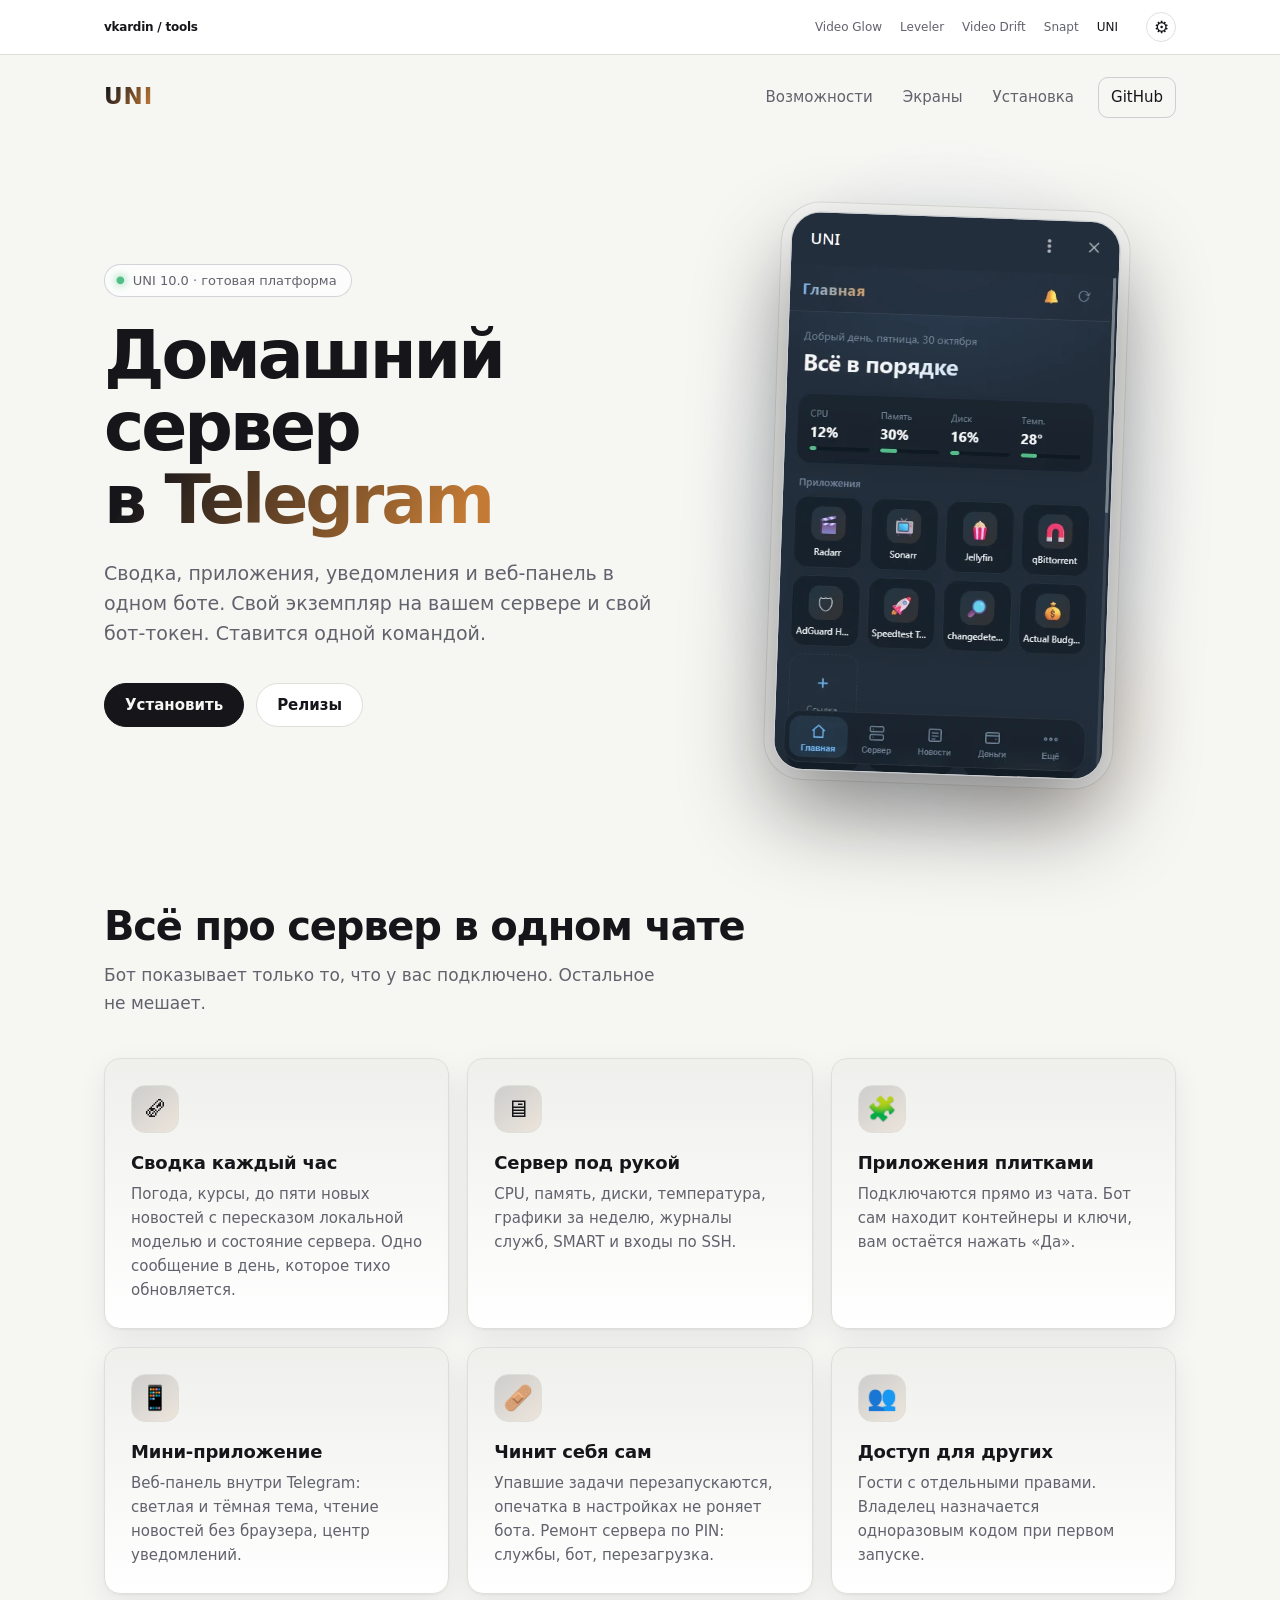
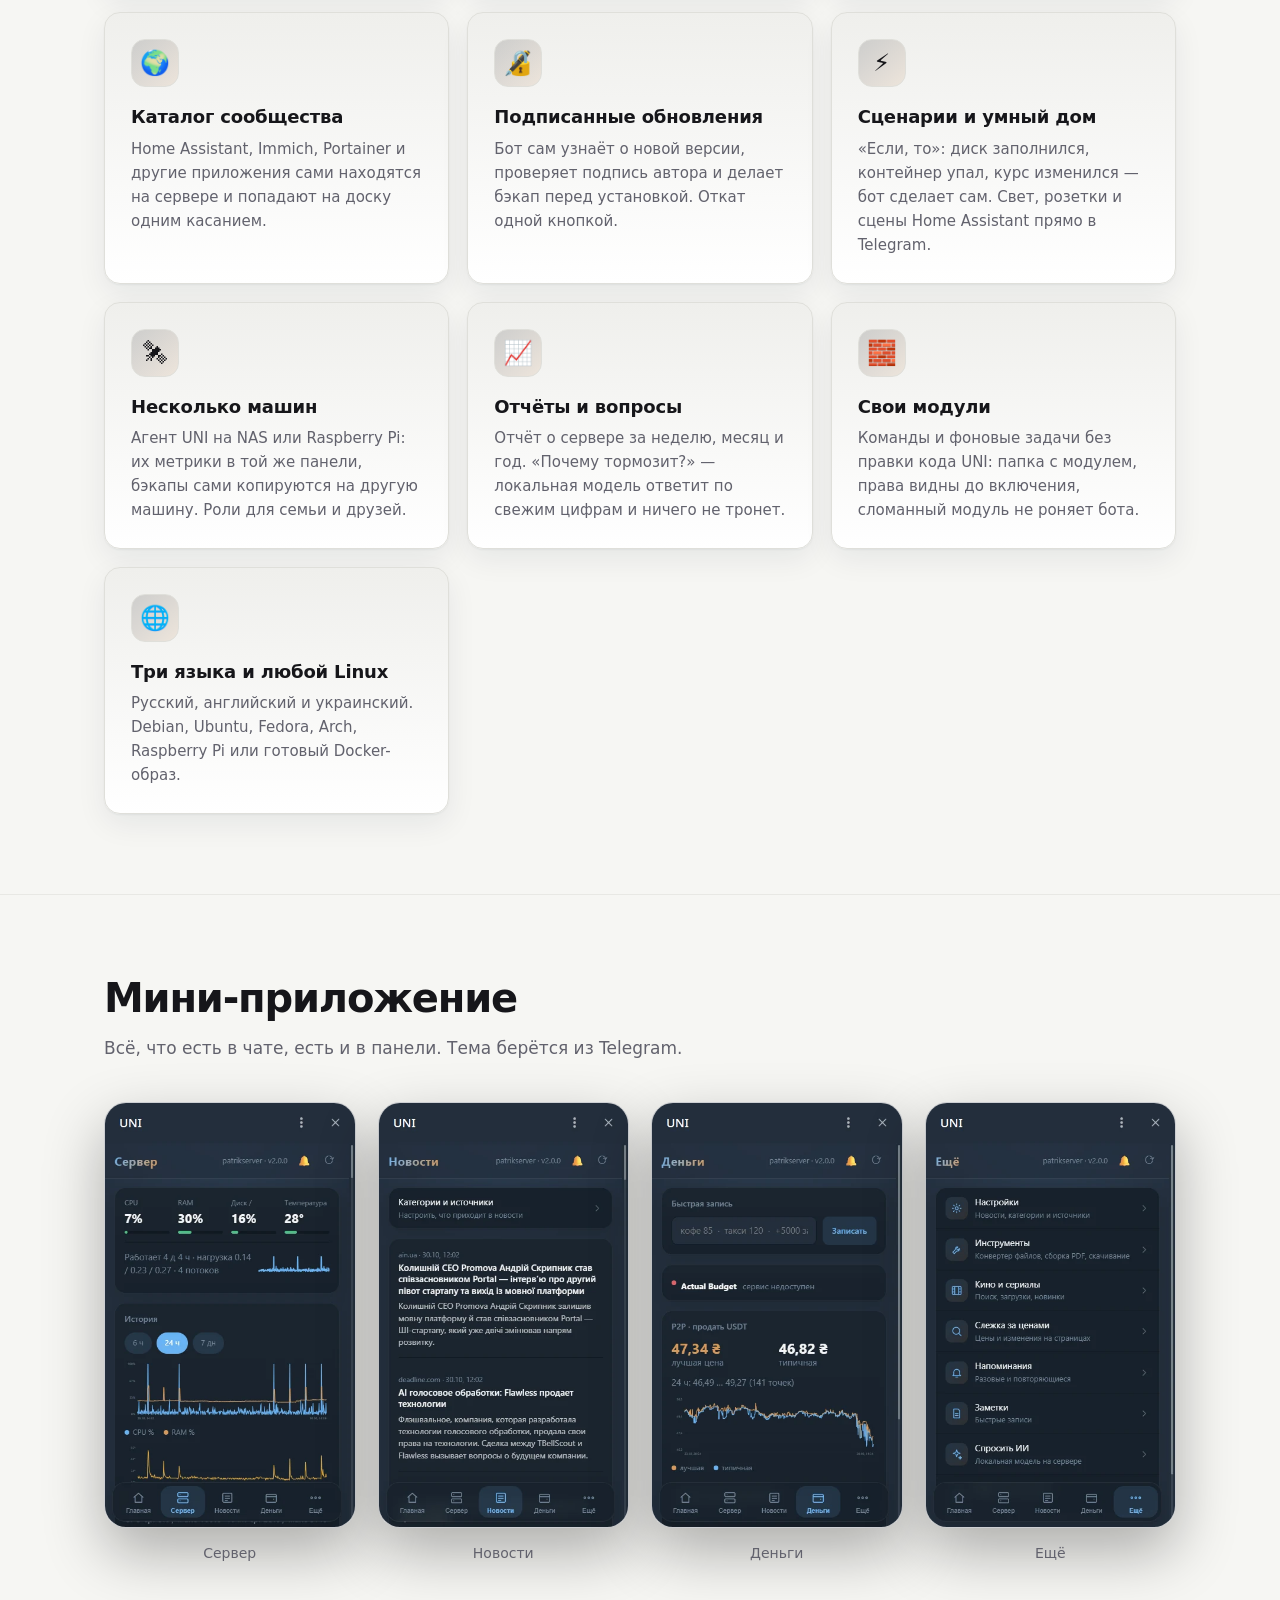
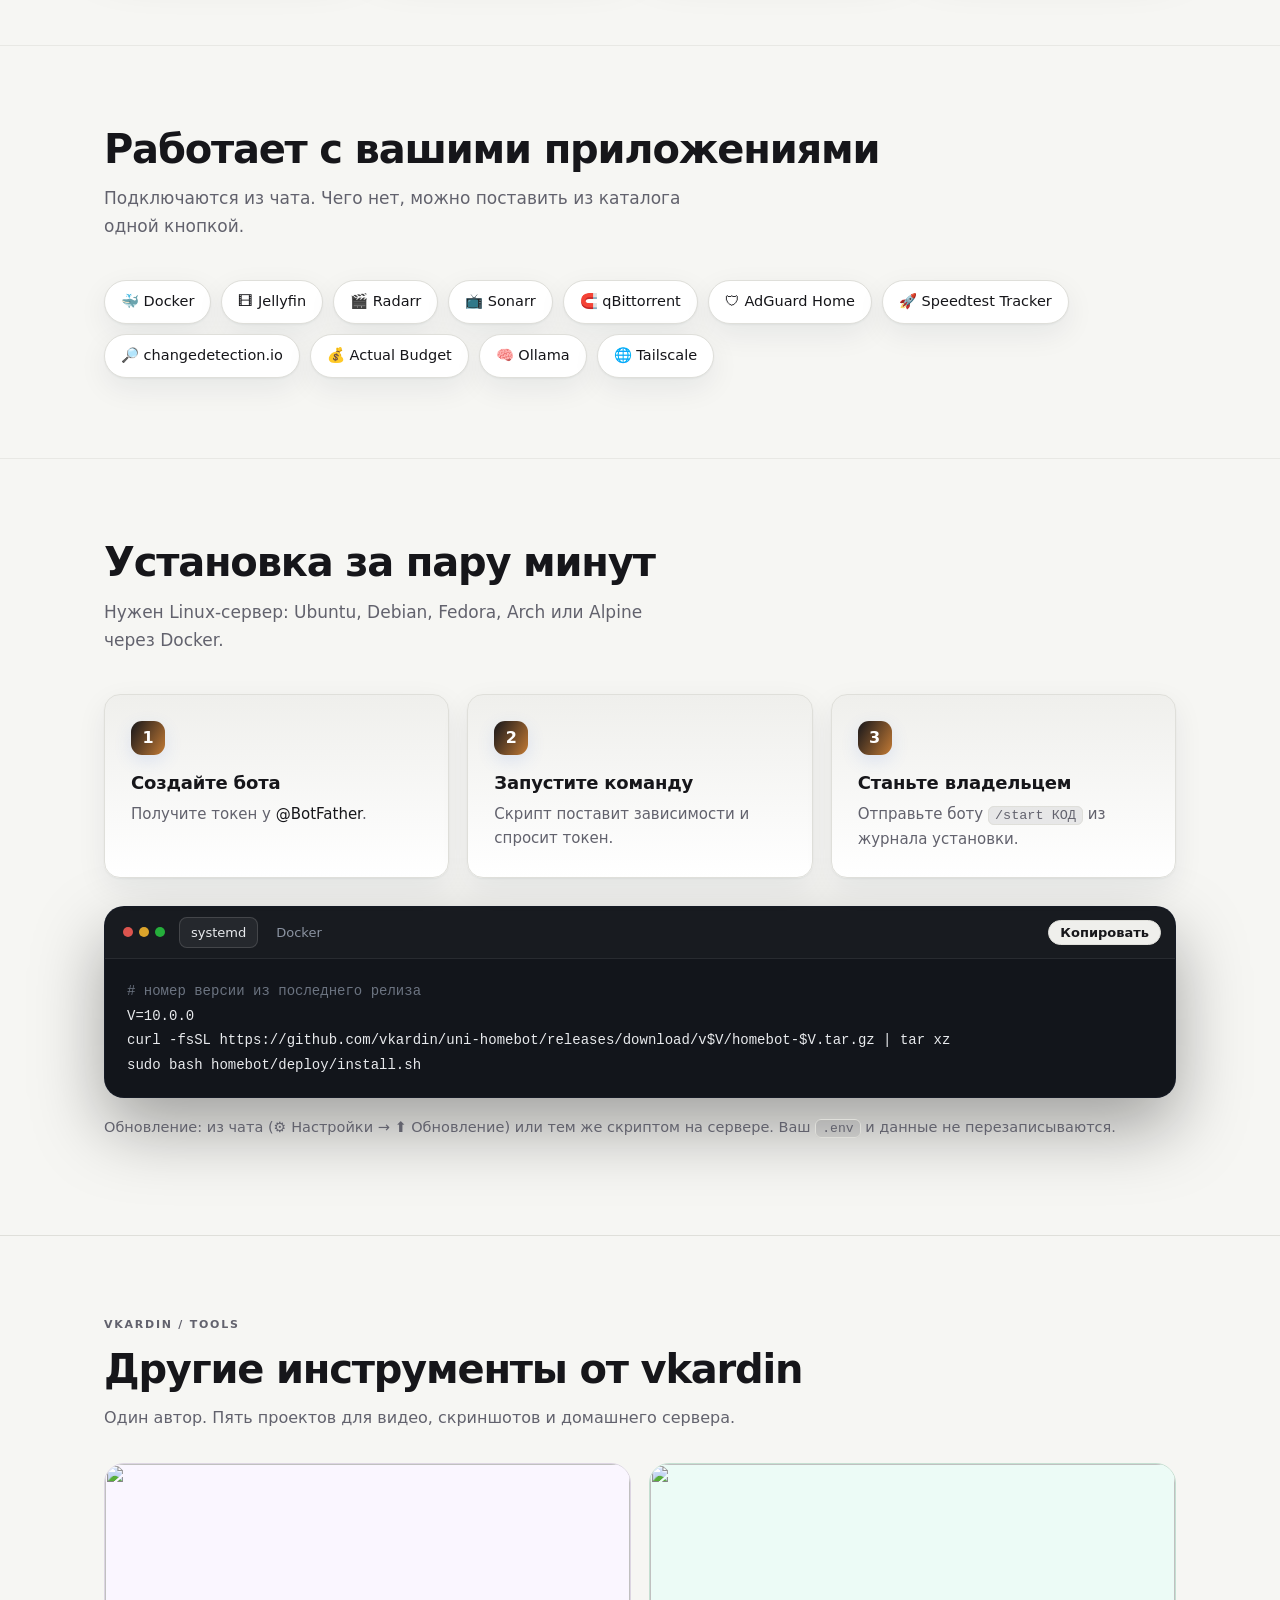
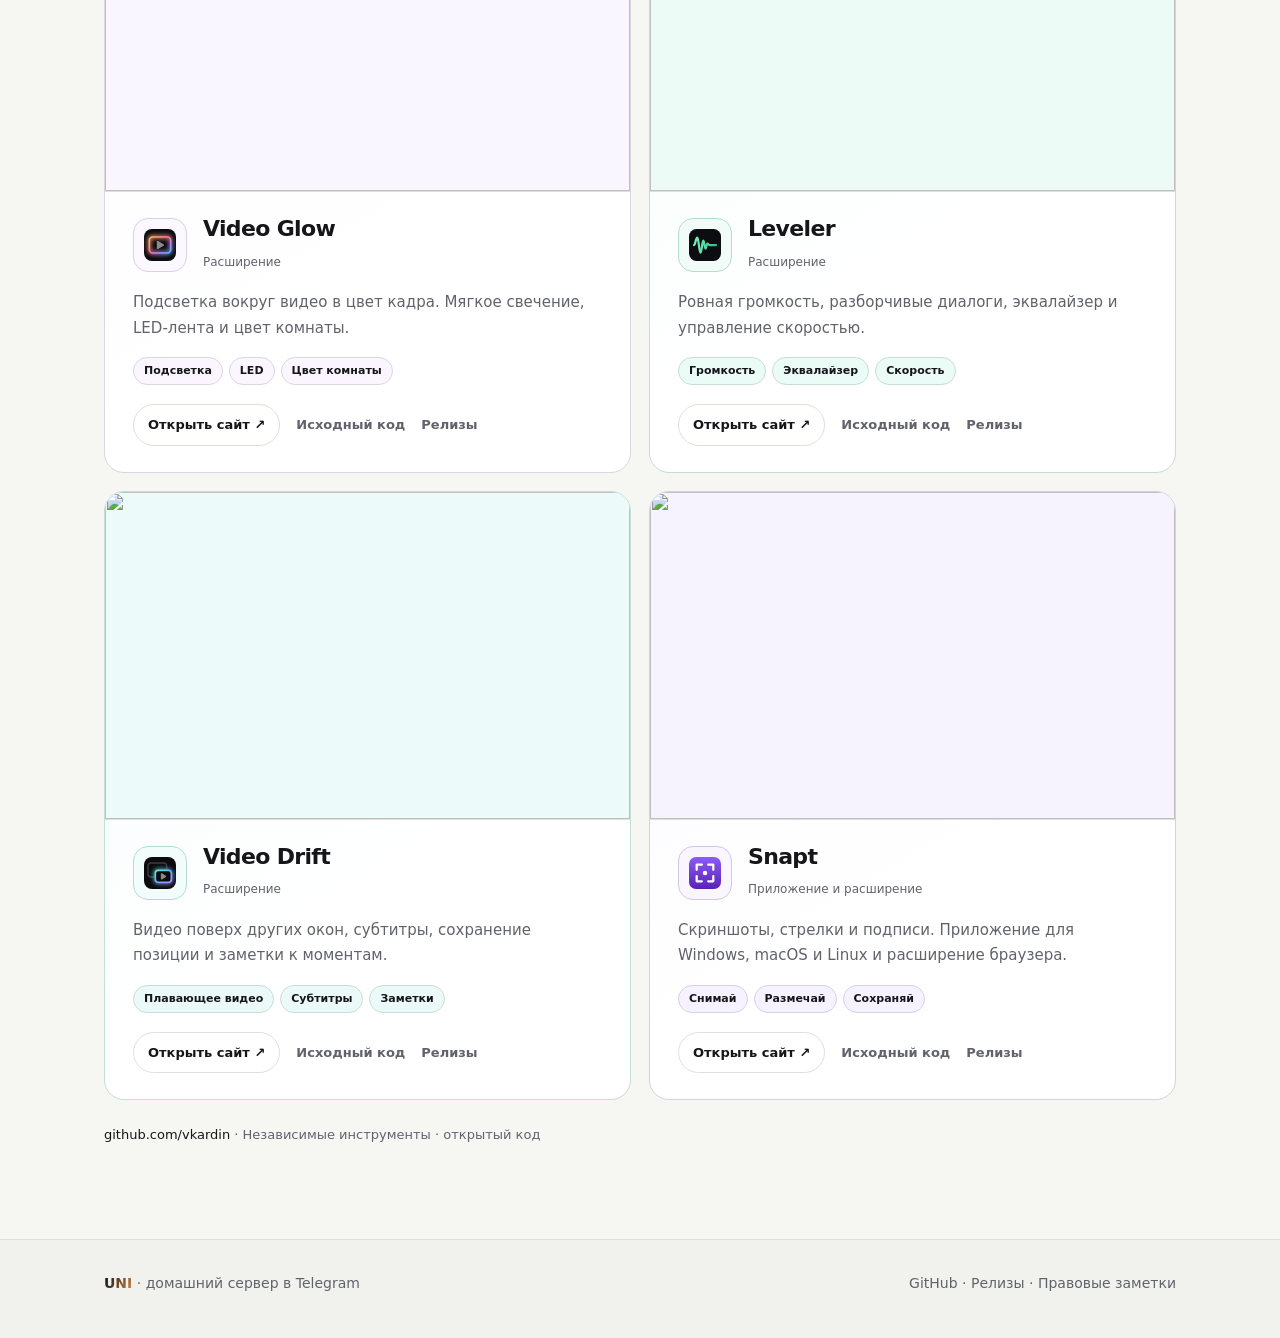
==== docs/index.html @ bb70f72f "Restore visual project cards and add shared site preferences" ====
<!doctype html>
<html lang="ru">
<head>
<meta charset="utf-8">
<meta name="viewport" content="width=device-width, initial-scale=1">
<title>UNI — домашний сервер в Telegram</title>
<meta name="description" content="UNI: Telegram-бот и мини-приложение для домашнего сервера. Сводка, приложения, уведомления и веб-панель. Ставится одной командой.">
<link rel="canonical" href="https://vkardin.github.io/uni-homebot/">
<meta property="og:type" content="website">
<meta property="og:url" content="https://vkardin.github.io/uni-homebot/">
<meta property="og:locale" content="ru_RU">
<meta property="og:image" content="https://vkardin.github.io/uni-homebot/assets/banner.jpg">
<meta property="og:image:width" content="1280">
<meta property="og:image:height" content="640">
<meta property="og:image:alt" content="UNI — домашний сервер в Telegram">
<meta name="twitter:card" content="summary_large_image">
<link rel="preload" as="image" href="assets/screen-home.webp" type="image/webp" fetchpriority="high">
<meta property="og:title" content="UNI — домашний сервер в Telegram">
<meta property="og:description" content="Сводка, приложения, уведомления и веб-панель в одном боте. Свой экземпляр, свой токен.">
<meta name="theme-color" content="#0f1114">
<link rel="icon" href="data:image/svg+xml,<svg xmlns='http://www.w3.org/2000/svg' viewBox='0 0 32 32'><defs><linearGradient id='g' x1='0' x2='1'><stop offset='0' stop-color='%237aa7ff'/><stop offset='1' stop-color='%23d99a5b'/></linearGradient></defs><rect width='32' height='32' rx='8' fill='%230f1114'/><text x='16' y='22' font-family='Arial' font-weight='800' font-size='15' text-anchor='middle' fill='url(%23g)'>U</text></svg>">
<style>
:root {
  --bg: #0d0f13; --bg2: #11141a; --card: #161a21; --card2: #1b2029; --line: rgba(140, 150, 170, .16); --line2: rgba(140, 150, 170, .28);
  --text: #eceef2; --dim: #949cab; --accent: #7aa7ff; --warm: #e0a061; --ok: #4fbf86; --code: #0a0c0f;
  --glow: color-mix(in srgb, var(--accent) 20%, transparent); --glow2: color-mix(in srgb, var(--warm) 14%, transparent);
  --shadow: 0 1px 0 rgba(255, 255, 255, .04) inset, 0 10px 30px rgba(0, 0, 0, .28);
  --r: 20px; --ease: cubic-bezier(.2, .7, .2, 1);
}
@media (prefers-color-scheme: light) {
  :root:not([data-theme="dark"]) {
    --bg: #f5f6f9; --bg2: #eceff4; --card: #ffffff; --card2: #f7f8fb; --line: rgba(40, 52, 80, .10); --line2: rgba(40, 52, 80, .2);
    --text: #12151b; --dim: #5a6271; --accent: #3a6fe3; --warm: #c27a35; --code: #12151b;
    --glow: color-mix(in srgb, var(--accent) 13%, transparent); --glow2: color-mix(in srgb, var(--warm) 10%, transparent);
    --shadow: 0 1px 2px rgba(20, 30, 60, .05), 0 10px 30px rgba(20, 30, 60, .07);
  }
}
* { box-sizing: border-box; }
html { scroll-behavior: smooth; overflow-x: clip; scroll-padding-top: 80px; }
body {
  margin: 0; color: var(--text); font: 16px/1.65 "Inter", system-ui, -apple-system, "Segoe UI", Roboto, sans-serif;
  font-feature-settings: "cv11", "ss01"; text-rendering: optimizeLegibility;
  background:
    radial-gradient(70% 45% at 20% -8%, var(--glow), transparent 70%) no-repeat,
    radial-gradient(50% 40% at 95% 5%, var(--glow2), transparent 70%) no-repeat,
    var(--bg);
  -webkit-font-smoothing: antialiased;
}
::selection { background: color-mix(in srgb, var(--accent) 35%, transparent); }
a { color: var(--accent); text-decoration: none; text-underline-offset: 3px; }
a:hover { text-decoration: underline; }
:focus-visible { outline: 2px solid var(--accent); outline-offset: 3px; border-radius: 6px; }
.wrap { max-width: 1120px; margin: 0 auto; padding: 0 24px; }
.grad { background: linear-gradient(120deg, var(--accent) 10%, var(--warm) 90%); -webkit-background-clip: text; background-clip: text; color: transparent; }

nav { display: flex; align-items: center; justify-content: space-between; padding: 22px 0; }
.logo { font-weight: 800; font-size: 23px; letter-spacing: .04em; }
nav .links { display: flex; align-items: center; gap: 6px; font-size: 15px; }
nav .links a { color: var(--dim); padding: 7px 12px; border-radius: 10px; transition: color .2s, background-color .2s; }
nav .links a:hover { color: var(--text); background: color-mix(in srgb, var(--text) 6%, transparent); text-decoration: none; }
nav .links a:last-child { color: var(--text); border: 1px solid var(--line2); margin-left: 6px; }

.hero { display: grid; grid-template-columns: 1.1fr .9fr; gap: 56px; align-items: center; padding: 64px 0 96px; }
.badge { display: inline-flex; align-items: center; gap: 8px; font-size: 13px; font-weight: 500; color: var(--dim); background: color-mix(in srgb, var(--card) 70%, transparent); border: 1px solid var(--line2); border-radius: 99px; padding: 5px 14px 5px 11px; margin-bottom: 22px; backdrop-filter: blur(6px); }
.badge b { color: var(--ok); font-weight: 600; font-size: 10px; text-shadow: 0 0 10px var(--ok); animation: pulse 2.4s ease-in-out infinite; }
@keyframes pulse { 50% { opacity: .45; } }
h1 { font-size: clamp(40px, 6.4vw, 66px); line-height: 1.02; letter-spacing: -.035em; font-weight: 800; margin: 0 0 22px; text-wrap: balance; }
.lead { font-size: 19px; line-height: 1.6; color: var(--dim); max-width: 32em; margin: 0 0 34px; text-wrap: pretty; }
.cta { display: flex; flex-wrap: wrap; gap: 12px; }
.btn { display: inline-flex; align-items: center; gap: 8px; padding: 13px 22px; border-radius: 13px; font-weight: 600; font-size: 15px; border: 1px solid var(--line2); color: var(--text); background: var(--card); box-shadow: var(--shadow); transition: transform .2s var(--ease), border-color .2s, box-shadow .2s; }
.btn:hover { text-decoration: none; transform: translateY(-1px); border-color: color-mix(in srgb, var(--accent) 50%, var(--line2)); }
.btn.primary { background: linear-gradient(120deg, var(--accent), color-mix(in srgb, var(--accent) 55%, var(--warm))); color: #fff; border: 0; box-shadow: 0 10px 30px var(--glow), 0 1px 0 rgba(255, 255, 255, .25) inset; }
.btn.primary:hover { box-shadow: 0 14px 38px color-mix(in srgb, var(--accent) 34%, transparent), 0 1px 0 rgba(255, 255, 255, .25) inset; }
.phone { justify-self: center; position: relative; }
.phone img { width: min(330px, 78vw); height: auto; display: block; border-radius: 30px; border: 1px solid var(--line2); box-shadow: 0 40px 90px rgba(0, 0, 0, .45), 0 0 0 9px color-mix(in srgb, var(--card) 80%, transparent), 0 0 0 10px var(--line); transform: rotate(2deg); transition: transform .5s var(--ease); }
.phone:hover img { transform: rotate(0) translateY(-4px); }
.phone::before { content: ""; position: absolute; inset: -80px; z-index: -1; background: radial-gradient(closest-side, var(--glow), transparent), radial-gradient(closest-side at 70% 80%, var(--glow2), transparent); }

section { padding: 80px 0; }
section + section { border-top: 1px solid color-mix(in srgb, var(--line) 60%, transparent); }
h2 { font-size: clamp(28px, 4vw, 40px); line-height: 1.15; letter-spacing: -.025em; font-weight: 750; margin: 0 0 12px; text-wrap: balance; }
.sub { color: var(--dim); font-size: 17px; margin: 0 0 40px; max-width: 38em; text-wrap: pretty; }
.grid { display: grid; grid-template-columns: repeat(3, 1fr); gap: 18px; }
.card { position: relative; background: linear-gradient(180deg, var(--card2), var(--card)); border: 1px solid var(--line); border-radius: var(--r); padding: 26px; box-shadow: var(--shadow); transition: transform .3s var(--ease), border-color .3s, box-shadow .3s; }
.grid .card:hover { transform: translateY(-3px); border-color: color-mix(in srgb, var(--accent) 35%, var(--line)); box-shadow: var(--shadow), 0 18px 40px var(--glow); }
.card .ic { display: grid; place-items: center; width: 48px; height: 48px; font-size: 24px; line-height: 1; margin-bottom: 18px; border-radius: 14px; background: linear-gradient(135deg, color-mix(in srgb, var(--accent) 16%, transparent), color-mix(in srgb, var(--warm) 12%, transparent)); border: 1px solid var(--line); }
.card h3 { margin: 0 0 8px; font-size: 18px; letter-spacing: -.01em; line-height: 1.3; }
.card p { margin: 0; color: var(--dim); font-size: 15px; line-height: 1.6; }

.apps { display: flex; flex-wrap: wrap; gap: 10px; }
.apps span { border: 1px solid var(--line); background: var(--card); box-shadow: var(--shadow); border-radius: 99px; padding: 9px 16px; font-size: 14.5px; font-weight: 500; transition: border-color .2s, transform .2s var(--ease); }
.apps span:hover { border-color: color-mix(in srgb, var(--accent) 45%, var(--line)); transform: translateY(-1px); }

.gallery { display: grid; grid-template-columns: repeat(4, 1fr); gap: 22px; }
.gallery figure { margin: 0; }
.gallery img { width: 100%; height: auto; display: block; border-radius: 22px; border: 1px solid var(--line2); box-shadow: 0 24px 60px rgba(0, 0, 0, .3); transition: transform .4s var(--ease), box-shadow .4s; }
.gallery figure:hover img { transform: translateY(-6px); box-shadow: 0 32px 70px rgba(0, 0, 0, .35), 0 0 0 1px color-mix(in srgb, var(--accent) 30%, transparent); }
.gallery figcaption { text-align: center; color: var(--dim); font-size: 14px; font-weight: 500; margin-top: 14px; }
.steps { display: grid; grid-template-columns: repeat(3, 1fr); gap: 18px; counter-reset: s; margin-bottom: 28px; }
.steps .card::before { counter-increment: s; content: counter(s); display: inline-grid; place-items: center; width: 34px; height: 34px; border-radius: 11px; margin-bottom: 16px; font-weight: 700; color: #fff; background: linear-gradient(120deg, var(--accent), var(--warm)); box-shadow: 0 6px 18px var(--glow); }
.term { background: var(--code); color: #e8eaed; border: 1px solid var(--line2); border-radius: var(--r); overflow: hidden; box-shadow: 0 30px 70px rgba(0, 0, 0, .35); }
.term .bar { display: flex; align-items: center; justify-content: space-between; padding: 10px 14px; border-bottom: 1px solid rgba(255, 255, 255, .07); background: rgba(255, 255, 255, .025); font-size: 13px; color: #8b93a1; }
.term .tabs { display: flex; align-items: center; gap: 6px; }
.term .tabs::before { content: ""; width: 10px; height: 10px; margin: 0 40px 0 4px; border-radius: 50%; background: #ff5f57; box-shadow: 16px 0 #febc2e, 32px 0 #28c840; opacity: .85; }
.term .tabs button { font: inherit; color: #8b93a1; background: none; border: 1px solid transparent; border-radius: 8px; padding: 4px 11px; cursor: pointer; transition: color .2s, background-color .2s; }
.term .tabs button:hover { color: #e8eaed; }
.term .tabs button[aria-selected="true"] { color: #e8eaed; border-color: rgba(255, 255, 255, .14); background: rgba(255, 255, 255, .06); }
.copy { font: inherit; color: #b4bac5; background: rgba(255, 255, 255, .04); border: 1px solid rgba(255, 255, 255, .14); border-radius: 8px; padding: 4px 11px; cursor: pointer; transition: color .2s, border-color .2s; }
.copy:hover { color: #fff; border-color: rgba(255, 255, 255, .28); }
pre { margin: 0; padding: 20px 22px; overflow-x: auto; font: 14px/1.75 ui-monospace, "JetBrains Mono", Menlo, Consolas, monospace; }
pre .c { color: #6b7380; }
.note { color: var(--dim); font-size: 14.5px; margin-top: 18px; }
code { font-family: ui-monospace, Menlo, Consolas, monospace; font-size: .9em; background: color-mix(in srgb, var(--text) 8%, transparent); border: 1px solid var(--line); padding: 1px 6px; border-radius: 6px; }

footer { border-top: 1px solid var(--line); padding: 32px 0 44px; color: var(--dim); font-size: 14px; background: color-mix(in srgb, var(--bg2) 60%, transparent); }
footer .wrap { display: flex; justify-content: space-between; align-items: center; gap: 16px; flex-wrap: wrap; }
footer a { color: var(--dim); }
footer a:hover { color: var(--text); }

@media (max-width: 860px) {
  .hero { grid-template-columns: 1fr; gap: 44px; padding: 32px 0 64px; text-align: center; }
  .lead { margin-left: auto; margin-right: auto; }
  .cta { justify-content: center; }
  .phone img { transform: none; }
  .grid, .steps, .gallery { grid-template-columns: 1fr 1fr; }
  nav .links a.opt { display: none; }
  section { padding: 64px 0; }
}
@media (max-width: 560px) {
  .wrap { padding: 0 16px; }
  nav { padding: 16px 0; }
  .grid, .steps { grid-template-columns: 1fr; }
  .gallery { gap: 14px; }
  section { padding: 48px 0; }
  .lead { font-size: 17px; }
  .sub { font-size: 16px; margin-bottom: 28px; }
  .card { padding: 22px; }
  .phone::before { inset: -40px; }
  .term .tabs::before { margin-right: 36px; }
  pre { font-size: 12.5px; padding: 16px; }
}
@media (prefers-reduced-motion: reduce) {
  html { scroll-behavior: auto; }
  *, *::before { transition: none !important; animation: none !important; }
}
</style>
<script src="family-head.js?v=2"></script><link rel="stylesheet" href="family.css?v=2">
</head>
<body data-family="uni-homebot" style="--family-accent:#8fb5ff">
<a class="family-skip" href="#family-content" data-family-word="skip">Перейти к содержимому</a><nav class="family-nav" aria-label="vkardin projects"><div class="family-nav-inner"><a class="family-brand" href="https://vkardin.github.io/video-glow/projects/">vkardin / tools</a><div class="family-nav-links"><a href="https://vkardin.github.io/video-glow/">Video Glow</a><a href="https://vkardin.github.io/leveler/">Leveler</a><a href="https://vkardin.github.io/video-drift/">Video Drift</a><a href="https://vkardin.github.io/snapt/">Snapt</a><a href="https://vkardin.github.io/uni-homebot/" aria-current="page">UNI</a></div></div></nav>
<div class="wrap">
  <nav>
    <span class="logo grad">UNI</span>
    <div class="links">
      <a class="opt" href="#features">Возможности</a>
      <a class="opt" href="#screens">Экраны</a>
      <a href="#install">Установка</a>
      <a href="https://github.com/vkardin/uni-homebot">GitHub</a>
    </div>
  </nav>

  <header class="hero" id="family-content" tabindex="-1">
    <div>
      <span class="badge"><b>●</b> UNI 10.0 · готовая платформа</span>
      <h1>Домашний сервер <span class="grad">в&nbsp;Telegram</span></h1>
      <p class="lead">Сводка, приложения, уведомления и веб-панель в одном боте. Свой экземпляр на вашем сервере и свой бот-токен. Ставится одной командой.</p>
      <div class="cta">
        <a class="btn primary" href="#install">Установить</a>
        <a class="btn" href="https://github.com/vkardin/uni-homebot/releases">Релизы</a>
      </div>
    </div>
    <div class="phone"><img src="assets/screen-home.webp" alt="Главный экран мини-приложения UNI: состояние сервера и приложения" width="422" height="717" fetchpriority="high" decoding="async" onerror="this.parentNode.remove()"></div>
  </header>
</div>

<section id="features">
  <div class="wrap">
    <h2>Всё про сервер в одном чате</h2>
    <p class="sub">Бот показывает только то, что у вас подключено. Остальное не мешает.</p>
    <div class="grid">
      <div class="card"><div class="ic">🗞</div><h3>Сводка каждый час</h3><p>Погода, курсы, до пяти новых новостей с пересказом локальной моделью и состояние сервера. Одно сообщение в день, которое тихо обновляется.</p></div>
      <div class="card"><div class="ic">🖥</div><h3>Сервер под рукой</h3><p>CPU, память, диски, температура, графики за неделю, журналы служб, SMART и входы по SSH.</p></div>
      <div class="card"><div class="ic">🧩</div><h3>Приложения плитками</h3><p>Подключаются прямо из чата. Бот сам находит контейнеры и ключи, вам остаётся нажать «Да».</p></div>
      <div class="card"><div class="ic">📱</div><h3>Мини-приложение</h3><p>Веб-панель внутри Telegram: светлая и тёмная тема, чтение новостей без браузера, центр уведомлений.</p></div>
      <div class="card"><div class="ic">🩹</div><h3>Чинит себя сам</h3><p>Упавшие задачи перезапускаются, опечатка в настройках не роняет бота. Ремонт сервера по PIN: службы, бот, перезагрузка.</p></div>
      <div class="card"><div class="ic">👥</div><h3>Доступ для других</h3><p>Гости с отдельными правами. Владелец назначается одноразовым кодом при первом запуске.</p></div>
      <div class="card"><div class="ic">🌍</div><h3>Каталог сообщества</h3><p>Home Assistant, Immich, Portainer и другие приложения сами находятся на сервере и попадают на доску одним касанием.</p></div>
      <div class="card"><div class="ic">🔏</div><h3>Подписанные обновления</h3><p>Бот сам узнаёт о новой версии, проверяет подпись автора и делает бэкап перед установкой. Откат одной кнопкой.</p></div>
      <div class="card"><div class="ic">⚡</div><h3>Сценарии и умный дом</h3><p>«Если, то»: диск заполнился, контейнер упал, курс изменился — бот сделает сам. Свет, розетки и сцены Home Assistant прямо в Telegram.</p></div>
      <div class="card"><div class="ic">🛰</div><h3>Несколько машин</h3><p>Агент UNI на NAS или Raspberry Pi: их метрики в той же панели, бэкапы сами копируются на другую машину. Роли для семьи и друзей.</p></div>
      <div class="card"><div class="ic">📈</div><h3>Отчёты и вопросы</h3><p>Отчёт о сервере за неделю, месяц и год. «Почему тормозит?» — локальная модель ответит по свежим цифрам и ничего не тронет.</p></div>
      <div class="card"><div class="ic">🧱</div><h3>Свои модули</h3><p>Команды и фоновые задачи без правки кода UNI: папка с модулем, права видны до включения, сломанный модуль не роняет бота.</p></div>
      <div class="card"><div class="ic">🌐</div><h3>Три языка и любой Linux</h3><p>Русский, английский и украинский. Debian, Ubuntu, Fedora, Arch, Raspberry Pi или готовый Docker-образ.</p></div>
    </div>
  </div>
</section>

<section id="screens">
  <div class="wrap">
    <h2>Мини-приложение</h2>
    <p class="sub">Всё, что есть в чате, есть и в панели. Тема берётся из Telegram.</p>
    <div class="gallery">
      <figure><img src="assets/screen-server.webp" alt="Экран «Сервер»: нагрузка и графики" width="422" height="717" loading="lazy" decoding="async"><figcaption>Сервер</figcaption></figure>
      <figure><img src="assets/screen-news.webp" alt="Экран «Новости»: лента с пересказом" width="422" height="717" loading="lazy" decoding="async"><figcaption>Новости</figcaption></figure>
      <figure><img src="assets/screen-money.webp" alt="Экран «Деньги»: быстрая запись и курс" width="422" height="717" loading="lazy" decoding="async"><figcaption>Деньги</figcaption></figure>
      <figure><img src="assets/screen-more.webp" alt="Экран «Ещё»: инструменты и настройки" width="422" height="717" loading="lazy" decoding="async"><figcaption>Ещё</figcaption></figure>
    </div>
  </div>
</section>

<section>
  <div class="wrap">
    <h2>Работает с вашими приложениями</h2>
    <p class="sub">Подключаются из чата. Чего нет, можно поставить из каталога одной кнопкой.</p>
    <div class="apps">
      <span>🐳 Docker</span><span>🎞 Jellyfin</span><span>🎬 Radarr</span><span>📺 Sonarr</span><span>🧲 qBittorrent</span>
      <span>🛡 AdGuard Home</span><span>🚀 Speedtest Tracker</span><span>🔎 changedetection.io</span><span>💰 Actual Budget</span>
      <span>🧠 Ollama</span><span>🌐 Tailscale</span>
    </div>
  </div>
</section>

<section id="install">
  <div class="wrap">
    <h2>Установка за пару минут</h2>
    <p class="sub">Нужен Linux-сервер: Ubuntu, Debian, Fedora, Arch или Alpine через Docker.</p>
    <div class="steps">
      <div class="card"><h3>Создайте бота</h3><p>Получите токен у <a href="https://t.me/BotFather">@BotFather</a>.</p></div>
      <div class="card"><h3>Запустите команду</h3><p>Скрипт поставит зависимости и спросит токен.</p></div>
      <div class="card"><h3>Станьте владельцем</h3><p>Отправьте боту <code>/start КОД</code> из журнала установки.</p></div>
    </div>
    <div class="term">
      <div class="bar">
        <div class="tabs" role="tablist">
          <button role="tab" aria-selected="true" data-tab="sys">systemd</button>
          <button role="tab" aria-selected="false" data-tab="docker">Docker</button>
        </div>
        <button class="copy" type="button">Копировать</button>
      </div>
<pre data-pane="sys"><span class="c"># номер версии из последнего релиза</span>
V=10.0.0
curl -fsSL https://github.com/vkardin/uni-homebot/releases/download/v$V/homebot-$V.tar.gz | tar xz
sudo bash homebot/deploy/install.sh</pre>
<pre data-pane="docker" hidden><span class="c"># без systemd и без пакетов в системе</span>
V=10.0.0
curl -fsSL https://github.com/vkardin/uni-homebot/releases/download/v$V/homebot-$V.tar.gz | tar xz
cd homebot &amp;&amp; sudo bash deploy/install.sh --docker</pre>
    </div>
    <p class="note">Обновление: из чата (⚙️ Настройки → ⬆️ Обновление) или тем же скриптом на сервере. Ваш <code>.env</code> и данные не перезаписываются.</p>
  </div>
</section>

<section class="family-section" id="more" aria-labelledby="family-title"><div class="family-wrap"><p class="family-kicker">VKARDIN / TOOLS</p><h2 id="family-title" data-family-word="title">Другие инструменты от vkardin</h2><p class="family-intro" data-family-word="sub">Один автор. Пять проектов для видео, скриншотов и домашнего сервера.</p><div class="family-grid"><article class="family-card" style="--project-accent:#d3b3ff"><a class="family-preview" href="https://vkardin.github.io/video-glow/" tabindex="-1" aria-hidden="true"><img src="https://vkardin.github.io/video-drift/img/apps/glow-ru.webp" alt="" width="960" height="600" loading="lazy"></a><header class="family-card-header"><span class="family-icon"><img src="family-assets/video-glow.svg" alt="" width="32" height="32" loading="lazy"></span><div><h3>Video Glow</h3><small data-family-type="video-glow">Расширение</small></div></header><p data-family-description="video-glow">Подсветка вокруг видео в цвет кадра. Мягкое свечение, LED-лента и цвет комнаты.</p><ul class="family-chips"><li data-family-chip="video-glow:0">Подсветка</li><li data-family-chip="video-glow:1">LED</li><li data-family-chip="video-glow:2">Цвет комнаты</li></ul><div class="family-actions"><a data-family-site="video-glow" href="https://vkardin.github.io/video-glow/" data-family-word="site">Открыть сайт ↗</a><a href="https://github.com/vkardin/video-glow" data-family-word="code">Исходный код</a><a href="https://github.com/vkardin/video-glow/releases" data-family-word="download">Релизы</a></div></article><article class="family-card" style="--project-accent:#63ddb0"><a class="family-preview" href="https://vkardin.github.io/leveler/" tabindex="-1" aria-hidden="true"><img src="https://vkardin.github.io/video-glow/img/apps/leveler-ru.webp" alt="" width="960" height="600" loading="lazy"></a><header class="family-card-header"><span class="family-icon"><img src="family-assets/leveler.svg" alt="" width="32" height="32" loading="lazy"></span><div><h3>Leveler</h3><small data-family-type="leveler">Расширение</small></div></header><p data-family-description="leveler">Ровная громкость, разборчивые диалоги, эквалайзер и управление скоростью.</p><ul class="family-chips"><li data-family-chip="leveler:0">Громкость</li><li data-family-chip="leveler:1">Эквалайзер</li><li data-family-chip="leveler:2">Скорость</li></ul><div class="family-actions"><a data-family-site="leveler" href="https://vkardin.github.io/leveler/" data-family-word="site">Открыть сайт ↗</a><a href="https://github.com/vkardin/leveler" data-family-word="code">Исходный код</a><a href="https://github.com/vkardin/leveler/releases" data-family-word="download">Релизы</a></div></article><article class="family-card" style="--project-accent:#63d9d0"><a class="family-preview" href="https://vkardin.github.io/video-drift/" tabindex="-1" aria-hidden="true"><img src="https://vkardin.github.io/video-glow/img/apps/floatr-ru.webp" alt="" width="960" height="600" loading="lazy"></a><header class="family-card-header"><span class="family-icon"><img src="family-assets/video-drift.svg" alt="" width="32" height="32" loading="lazy"></span><div><h3>Video Drift</h3><small data-family-type="video-drift">Расширение</small></div></header><p data-family-description="video-drift">Видео поверх других окон, субтитры, сохранение позиции и заметки к моментам.</p><ul class="family-chips"><li data-family-chip="video-drift:0">Плавающее видео</li><li data-family-chip="video-drift:1">Субтитры</li><li data-family-chip="video-drift:2">Заметки</li></ul><div class="family-actions"><a data-family-site="video-drift" href="https://vkardin.github.io/video-drift/" data-family-word="site">Открыть сайт ↗</a><a href="https://github.com/vkardin/video-drift" data-family-word="code">Исходный код</a><a href="https://github.com/vkardin/video-drift/releases" data-family-word="download">Релизы</a></div></article><article class="family-card" style="--project-accent:#b79bff"><a class="family-preview" href="https://vkardin.github.io/snapt/" tabindex="-1" aria-hidden="true"><img src="https://vkardin.github.io/video-glow/img/apps/snapt.webp" alt="" width="960" height="600" loading="lazy"></a><header class="family-card-header"><span class="family-icon"><img src="family-assets/snapt.svg" alt="" width="32" height="32" loading="lazy"></span><div><h3>Snapt</h3><small data-family-type="snapt">Приложение и расширение</small></div></header><p data-family-description="snapt">Скриншоты, стрелки и подписи. Приложение для Windows, macOS и Linux и расширение браузера.</p><ul class="family-chips"><li data-family-chip="snapt:0">Снимай</li><li data-family-chip="snapt:1">Размечай</li><li data-family-chip="snapt:2">Сохраняй</li></ul><div class="family-actions"><a data-family-site="snapt" href="https://vkardin.github.io/snapt/ru/" data-family-word="site">Открыть сайт ↗</a><a href="https://github.com/vkardin/snapt" data-family-word="code">Исходный код</a><a href="https://github.com/vkardin/snapt/releases" data-family-word="download">Релизы</a></div></article></div><p class="family-credit"><a href="https://github.com/vkardin">github.com/vkardin</a> · <span data-family-word="author">Независимые инструменты · открытый код</span></p></div></section>
<footer>
  <div class="wrap">
    <span><span class="grad" style="font-weight:800">UNI</span> · домашний сервер в Telegram</span>
    <span><a href="https://github.com/vkardin/uni-homebot">GitHub</a> · <a href="https://github.com/vkardin/uni-homebot/releases">Релизы</a> · <a href="https://github.com/vkardin/uni-homebot/blob/main/docs/LEGAL.md">Правовые заметки</a></span>
  </div>
</footer>

<script>
(function () {
  var tabs = document.querySelectorAll('.tabs button');
  var panes = document.querySelectorAll('.term pre');
  tabs.forEach(function (t) {
    t.addEventListener('click', function () {
      tabs.forEach(function (x) { x.setAttribute('aria-selected', x === t ? 'true' : 'false'); });
      panes.forEach(function (p) { p.hidden = p.dataset.pane !== t.dataset.tab; });
    });
  });
  var copy = document.querySelector('.copy');
  copy.addEventListener('click', function () {
    var pre = document.querySelector('.term pre:not([hidden])');
    var text = pre.innerText.split('\n').filter(function (l) { return l.charAt(0) !== '#'; }).join('\n');
    var done = function () { copy.textContent = 'Скопировано'; setTimeout(function () { copy.textContent = 'Копировать'; }, 1600); };
    if (navigator.clipboard) navigator.clipboard.writeText(text).then(done, function () {});
  });
})();
</script>
<script src="family.js?v=2"></script>
</body>
</html>
---- docs/family.css ----
/* Shared presentation for the vkardin project family. */
:root{--family-bg:#0a0a0b;--family-card:#131315;--family-line:#27272c;--family-text:#f3f2ef;--family-muted:#a2a1aa;--family-field:#1c1c20}
@media(prefers-color-scheme:light){:root:not([data-theme=dark]){--family-bg:#f6f6f3;--family-card:#fff;--family-line:#dfdfda;--family-text:#16161a;--family-muted:#62626d;--family-field:#efefec}}
body[data-family]{--bg:var(--family-bg);--bg2:var(--family-field);--card:var(--family-card);--card2:var(--family-field);--line:var(--family-line);--text:var(--family-text);--text-2:var(--family-text);--muted:var(--family-muted);--dim:var(--family-muted);--field:var(--family-field);background:var(--family-bg);color:var(--family-text);font-family:Inter,system-ui,-apple-system,'Segoe UI',sans-serif;-webkit-font-smoothing:antialiased}
body[data-family] .wrap{max-width:1120px;margin-inline:auto;padding-inline:24px}
body[data-family] h1{font-size:clamp(38px,6.2vw,68px);line-height:1.06;letter-spacing:-.045em;text-wrap:balance}
body[data-family] h2{font-size:clamp(27px,3.4vw,40px);letter-spacing:-.03em;line-height:1.16;text-wrap:balance}
body[data-family] .hero{padding-block:76px 48px}
body[data-family] .top{background:var(--family-bg);border-bottom:1px solid var(--family-line)}
body[data-family] .btn{border-radius:999px;transition:background .18s,border-color .18s}
body[data-family] .btn.primary,body[data-family] .btn-primary{background:var(--family-text);border-color:var(--family-text);color:var(--family-bg);box-shadow:none}
body[data-family] img{max-width:100%}
body[data-family] a:focus-visible,body[data-family] button:focus-visible{outline:2px solid var(--family-accent,#b79bff);outline-offset:4px}
body[data-family] section[id]{scroll-margin-top:90px}
.family-nav{font:500 12px/1.4 Inter,system-ui,sans-serif!important;background:var(--family-card);border-bottom:1px solid var(--family-line);color:var(--family-muted);position:relative;z-index:11;display:block!important;padding:0!important}
.family-nav-inner{display:flex;align-items:center;gap:24px;max-width:1120px;margin:auto;padding:12px 24px;min-height:44px}
.family-brand{font-weight:750!important;letter-spacing:-.02em;color:var(--family-text)!important;text-decoration:none!important;white-space:nowrap}
.family-nav-links{display:flex;gap:18px;align-items:center;flex-wrap:wrap;margin-left:auto}
.family-nav a{color:var(--family-muted);text-decoration:none;font:inherit}
.family-nav a:hover,.family-nav a[aria-current=page]{color:var(--family-text)}
.family-skip{position:fixed;left:12px;top:-100px;z-index:100;background:var(--family-text);color:var(--family-bg);padding:10px;border-radius:8px}
.family-skip:focus{top:12px}
.family-section{padding:80px 0!important;border-top:1px solid var(--family-line);background:var(--family-bg);color:var(--family-text)}
.family-section .family-wrap{max-width:1120px;margin:auto;padding:0 24px}
.family-kicker{text-transform:uppercase;letter-spacing:.16em;font-size:11px;font-weight:700;color:var(--family-muted);margin:0 0 12px}
.family-section h2{margin:0 0 12px!important;color:var(--family-text)}
.family-intro{max-width:65ch;color:var(--family-muted);margin:0 0 32px;line-height:1.7}
.family-grid{display:grid;grid-template-columns:repeat(2,minmax(0,1fr));gap:18px}
.family-card{--project-accent:#b79bff;border:1px solid var(--family-line);border-radius:20px;padding:28px;background:var(--family-card);display:flex;flex-direction:column;gap:18px;transition:transform .18s,border-color .18s}
.family-card:hover{border-color:var(--project-accent);transform:translateY(-3px)}
.family-card-header{display:flex!important;align-items:center;gap:16px;padding:0!important;border:0!important;background:none!important;position:static!important;margin:0!important}
.family-icon{width:54px;height:54px;border:1px solid color-mix(in srgb,var(--project-accent) 35%,var(--family-line));background:color-mix(in srgb,var(--project-accent) 9%,var(--family-card));border-radius:15px;display:grid;place-items:center;flex:none;color:var(--project-accent);font-weight:800;font-size:22px}
.family-icon img{width:32px;height:32px;object-fit:contain}
.family-card h3{font-size:22px!important;line-height:1.2;letter-spacing:-.03em;margin:0 0 5px!important;color:var(--family-text)}
.family-card small{font-size:12px;color:var(--family-muted)}
.family-card p{margin:0!important;color:var(--family-muted);font-size:15px;line-height:1.7}
.family-actions{display:flex;align-items:center;gap:16px;flex-wrap:wrap;margin-top:auto;padding-top:3px}
.family-actions a{font-size:13px!important;font-weight:600;text-decoration:none!important;color:var(--family-muted)}
.family-actions a:first-child{color:var(--family-text);border:1px solid var(--family-line);padding:9px 14px;border-radius:999px}
.family-actions a:hover{color:var(--family-text);border-color:var(--project-accent)}
.family-credit{margin-top:24px;font-size:13px;color:var(--family-muted)}
.family-credit a{color:var(--family-text)}
@media(max-width:760px){.family-nav-inner{align-items:flex-start;gap:12px}.family-nav-links{gap:8px 14px;justify-content:flex-end}.family-grid{grid-template-columns:1fr}.family-section{padding-block:48px!important}.family-card{padding:22px}body[data-family] .hero{padding-block:48px 32px}body[data-family] .wrap{padding-inline:18px}.family-section .family-wrap{padding-inline:18px}}
@media(prefers-reduced-motion:reduce){html{scroll-behavior:auto!important}.family-card,body[data-family] .btn{transition:none}.family-card:hover{transform:none}}

/* Preview-led project cards. */
.family-card{position:relative;overflow:hidden;gap:16px;padding:0 28px 26px;border-color:color-mix(in srgb,var(--project-accent) 22%,var(--family-line));background:linear-gradient(150deg,color-mix(in srgb,var(--project-accent) 7%,var(--family-card)),var(--family-card) 60%)}
.family-preview{display:block;margin:0 -28px 8px;overflow:hidden;aspect-ratio:16/10;background:color-mix(in srgb,var(--project-accent) 12%,var(--family-card));border-bottom:1px solid var(--family-line)}
.family-preview img{display:block;width:100%;height:100%;object-fit:cover;transition:transform .35s}
.family-card:hover .family-preview img{transform:scale(1.025)}
.family-card .family-chips{list-style:none;display:flex;flex-wrap:wrap;gap:6px;margin:0;padding:0}
.family-chips li{font-size:11px;font-weight:600;padding:4px 10px;border-radius:999px;color:var(--family-text);background:color-mix(in srgb,var(--project-accent) 13%,transparent);border:1px solid color-mix(in srgb,var(--project-accent) 20%,var(--family-line))}
@media(max-width:760px){.family-card{padding:0 22px 22px}.family-preview{margin-inline:-22px}}
@media(prefers-reduced-motion:reduce){.family-preview img{transition:none}.family-card:hover .family-preview img{transform:none}}

/* Shared site controls and component tokens. */
:root[data-theme=light]{--family-bg:#f6f6f3;--family-card:#fff;--family-line:#dfdfda;--family-text:#16161a;--family-muted:#62626d;--family-field:#efefec;color-scheme:light}
:root[data-theme=dark]{--family-bg:#0a0a0b;--family-card:#131315;--family-line:#27272c;--family-text:#f3f2ef;--family-muted:#a2a1aa;--family-field:#1c1c20;color-scheme:dark}
@media(prefers-color-scheme:light){:root:not([data-theme=dark]){color-scheme:light}}
@media(prefers-color-scheme:dark){:root:not([data-theme=light]){color-scheme:dark}}
body[data-family]{--bg-soft:var(--family-field);--on-accent:var(--family-bg);--accent:var(--family-text);--brand:var(--family-text);--brand-strong:var(--family-text);--warn:var(--family-muted);--topbar:var(--family-bg);--hover-line:var(--family-muted);--font:Inter,system-ui,-apple-system,'Segoe UI',sans-serif}
body[data-family] .top .wrap{height:60px;gap:16px}
body[data-family] .top .brand{font-size:16px;font-weight:650;letter-spacing:-.01em;color:var(--family-text)}
body[data-family] .top .brand img{width:28px;height:28px}
body[data-family] .top nav,body[data-family] .top .nav{gap:20px;font-size:14px}
body[data-family] .top nav a,body[data-family] .top .nav a{font-size:14px;font-weight:400;color:var(--family-muted)}
body[data-family] .top nav a:hover{color:var(--family-text)}
body[data-family] .langs,body[data-family] .top nav .langs{display:flex;gap:2px;border:0;border-radius:999px;background:var(--family-field);padding:3px}
body[data-family] .langs button,body[data-family] .langs a{font:600 12px var(--font);padding:5px 10px;border-radius:999px;color:var(--family-muted);border:0;text-decoration:none}
body[data-family] .langs button[aria-pressed=true],body[data-family] .top nav .langs a[aria-current]{background:var(--family-text);color:var(--family-bg)}
body[data-family] .btn{font:600 15px var(--font);padding:12px 20px;border:1px solid var(--family-line);border-radius:999px;background:var(--family-card);color:var(--family-text);box-shadow:none}
body[data-family] .btn.primary,body[data-family] .btn-primary{background:var(--family-text);border-color:var(--family-text);color:var(--family-bg)}
body[data-family] .btn.primary:hover,body[data-family] .btn-primary:hover{background:var(--family-text);filter:brightness(.9)}
body[data-family] .copy{background:var(--family-field);color:var(--family-text);border:1px solid var(--family-line);border-radius:999px;font:600 13px var(--font)}
body[data-family] .tile,body[data-family] .card,body[data-family] .os,body[data-family] details{border-radius:16px}
.family-settings-button{flex:none;margin-left:4px;min-width:30px;height:30px;border:1px solid var(--family-line);border-radius:50%;background:transparent;color:var(--family-text);font-size:17px;cursor:pointer}
.family-settings-dialog{width:min(420px,calc(100% - 32px));border:1px solid var(--family-line);border-radius:20px;padding:26px;background:var(--family-card);color:var(--family-text);font:15px/1.5 Inter,system-ui,sans-serif;box-shadow:0 30px 100px #0006}
.family-settings-dialog::backdrop{background:#0008;backdrop-filter:blur(6px)}
.family-settings-heading{display:flex;align-items:center;justify-content:space-between;gap:16px;margin-bottom:20px}
body[data-family] .family-settings-heading h2{font-size:22px;margin:0}
.family-close{border:0;background:transparent;color:var(--family-muted);font-size:26px;cursor:pointer}
.family-settings-dialog label{display:flex;align-items:center;justify-content:space-between;gap:16px;margin-top:16px}
.family-settings-dialog select{font:inherit;max-width:180px;background:var(--family-field);border:1px solid var(--family-line);border-radius:9px;color:var(--family-text);padding:8px}
.family-settings-dialog p{font-size:13px;color:var(--family-muted);margin:24px 0 0}
html[data-motion=reduce]{scroll-behavior:auto!important}
html[data-motion=reduce] *,html[data-motion=reduce] *::before,html[data-motion=reduce] *::after{animation:none!important;transition:none!important;scroll-behavior:auto!important}
@media(max-width:760px){.family-nav-inner{gap:8px;padding-inline:18px}.family-nav-links{gap:6px 10px}.family-settings-button{margin-left:0}}
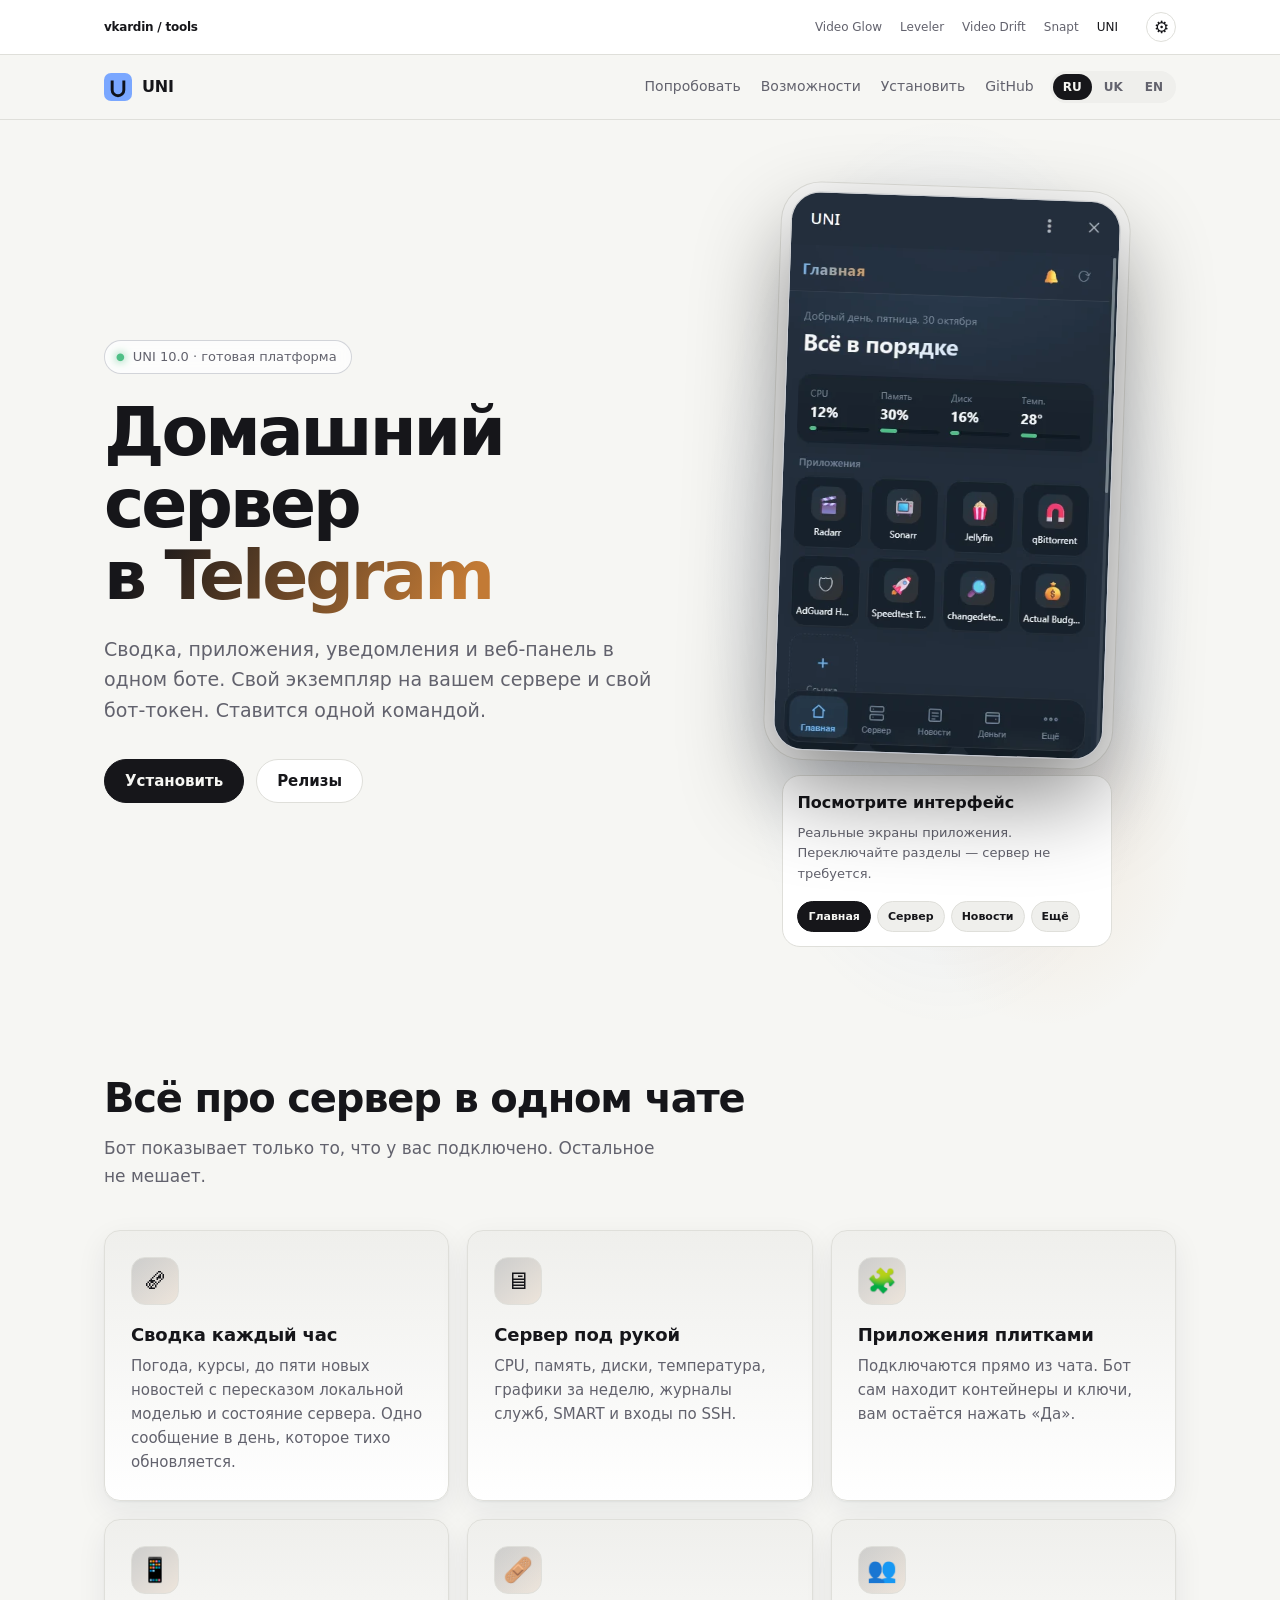
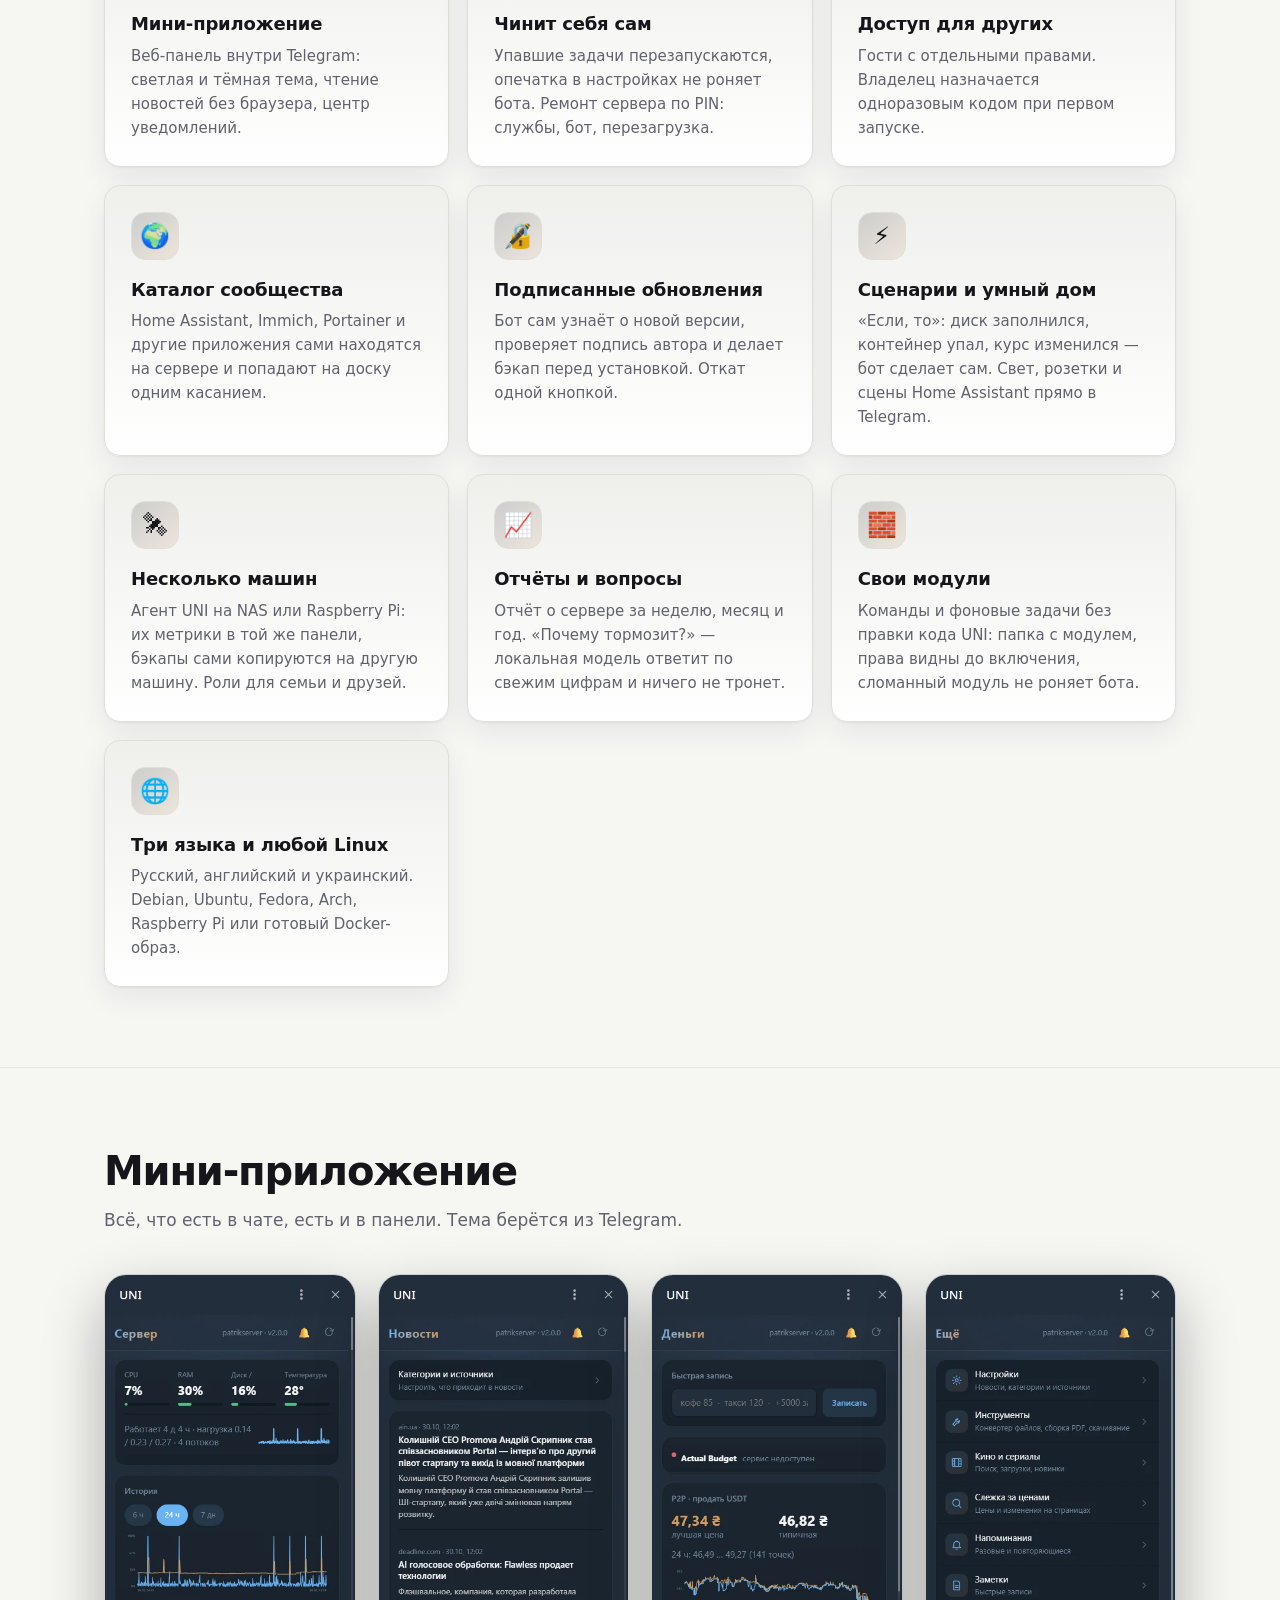
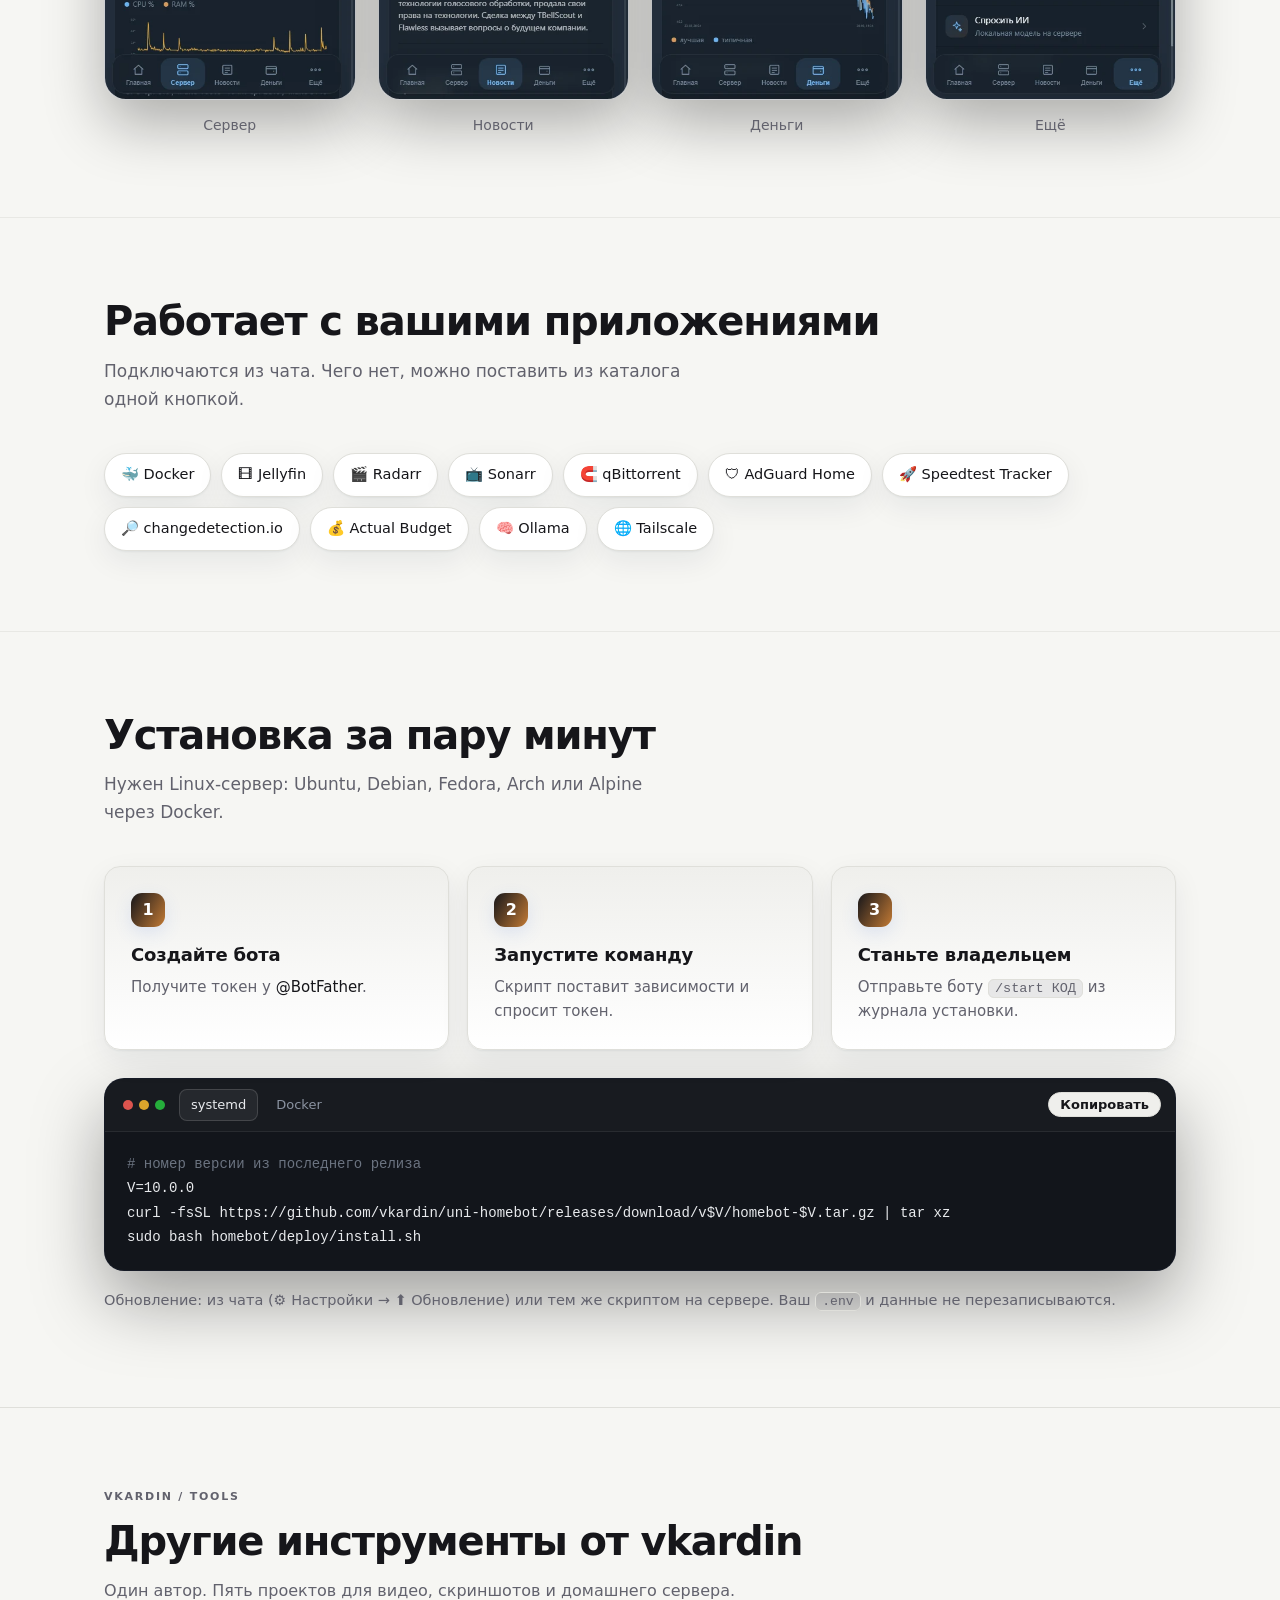
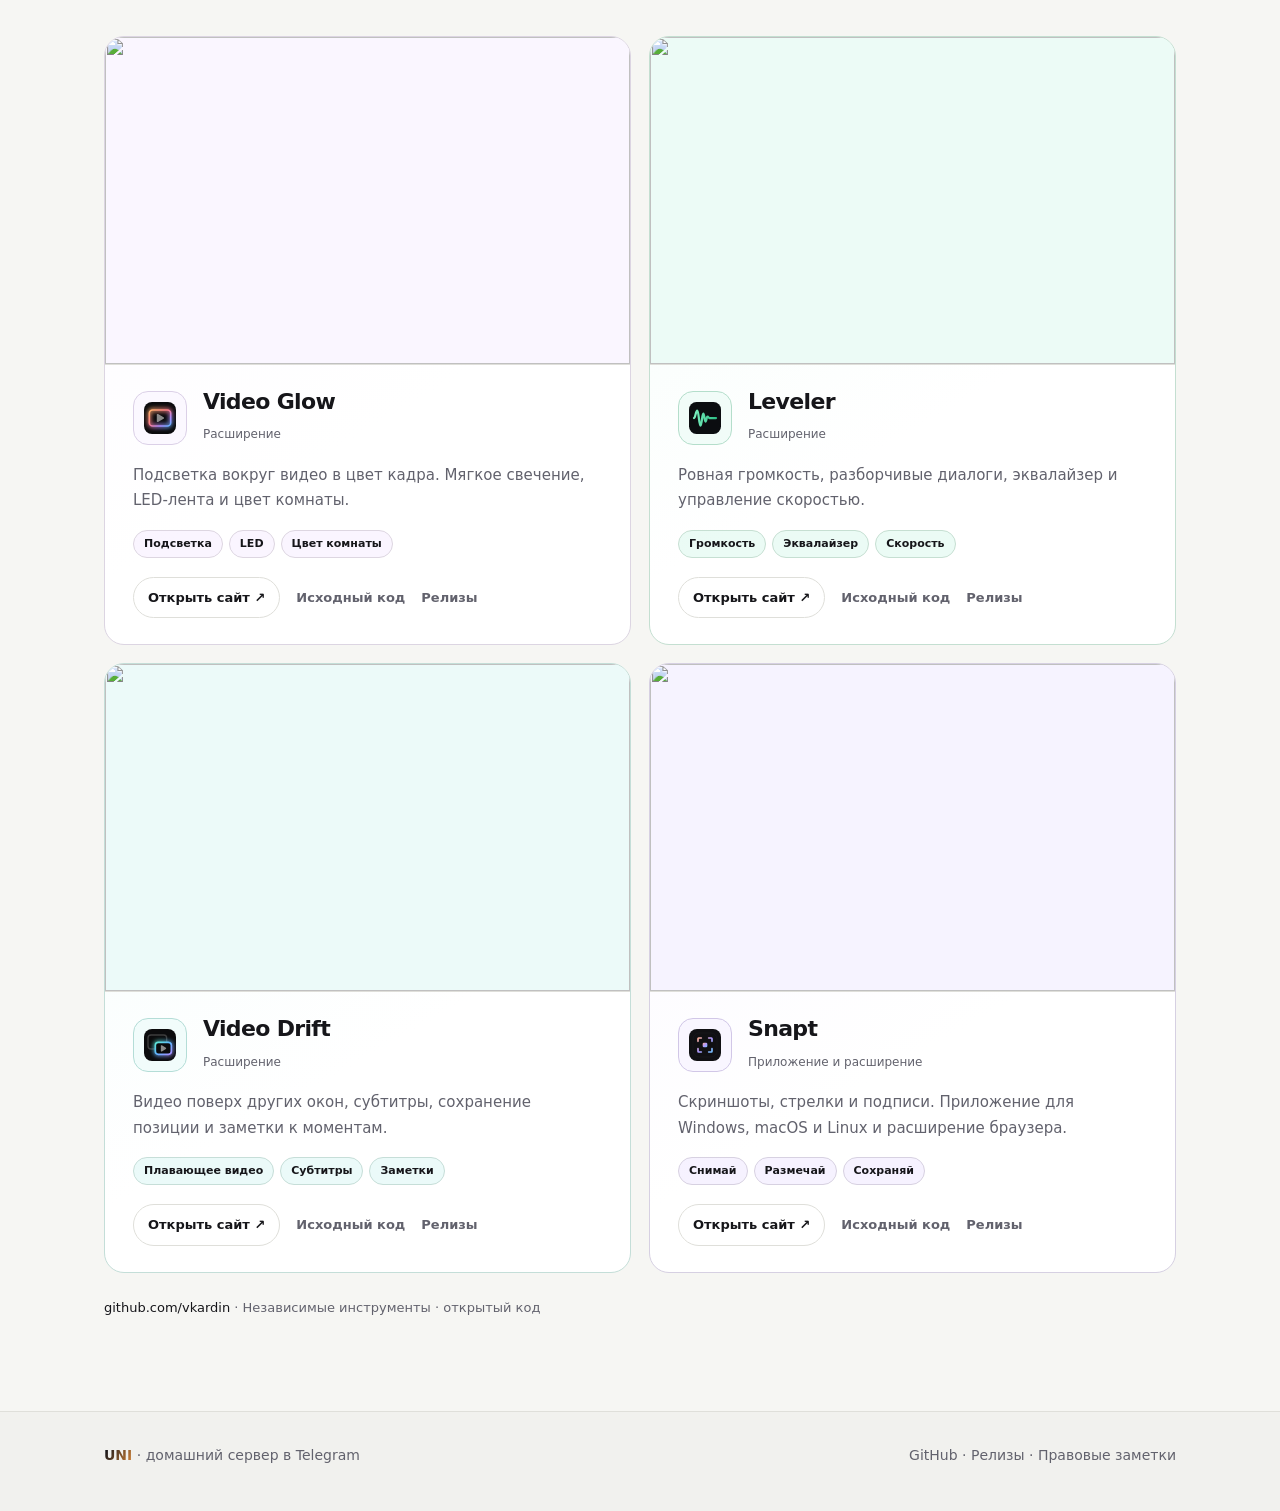
==== commit 85ef6825: "Unify site languages, navigation and interactive previews" ====
--- a/docs/index.html
+++ b/docs/index.html
@@ -1,5 +1,5 @@
 <!doctype html>
-<html lang="ru">
+<html data-site-project="uni-homebot" lang="ru">
 <head>
 <meta charset="utf-8">
 <meta name="viewport" content="width=device-width, initial-scale=1">
@@ -144,20 +144,13 @@
   *, *::before { transition: none !important; animation: none !important; }
 }
 </style>
-<script src="family-head.js?v=2"></script><link rel="stylesheet" href="family.css?v=2">
+<script src="family-head.js?v=3"></script><link rel="stylesheet" href="family.css?v=3">
+<link rel="stylesheet" href="demo-controls.css?v=1">
 </head>
 <body data-family="uni-homebot" style="--family-accent:#8fb5ff">
 <a class="family-skip" href="#family-content" data-family-word="skip">Перейти к содержимому</a><nav class="family-nav" aria-label="vkardin projects"><div class="family-nav-inner"><a class="family-brand" href="https://vkardin.github.io/video-glow/projects/">vkardin / tools</a><div class="family-nav-links"><a href="https://vkardin.github.io/video-glow/">Video Glow</a><a href="https://vkardin.github.io/leveler/">Leveler</a><a href="https://vkardin.github.io/video-drift/">Video Drift</a><a href="https://vkardin.github.io/snapt/">Snapt</a><a href="https://vkardin.github.io/uni-homebot/" aria-current="page">UNI</a></div></div></nav>
+<header class="top"><div class="wrap"><a class="brand" href="#"><img src="family-assets/uni-homebot.svg" alt="" width="28" height="28">UNI</a><nav class="nav" aria-label="UNI"><a class="opt" href="#demo" data-family-label="try">Попробовать</a><a class="opt" href="#features" data-family-label="features">Возможности</a><a href="#install" data-family-label="install">Установить</a><a class="opt" href="https://github.com/vkardin/uni-homebot" data-family-label="code">GitHub</a></nav><div class="langs" aria-label="Language"><button type="button" data-lang="ru" aria-pressed="true">RU</button><button type="button" data-lang="uk" aria-pressed="false">UK</button><button type="button" data-lang="en" aria-pressed="false">EN</button></div></div></header>
 <div class="wrap">
-  <nav>
-    <span class="logo grad">UNI</span>
-    <div class="links">
-      <a class="opt" href="#features">Возможности</a>
-      <a class="opt" href="#screens">Экраны</a>
-      <a href="#install">Установка</a>
-      <a href="https://github.com/vkardin/uni-homebot">GitHub</a>
-    </div>
-  </nav>
 
   <header class="hero" id="family-content" tabindex="-1">
     <div>
@@ -272,11 +265,13 @@
   copy.addEventListener('click', function () {
     var pre = document.querySelector('.term pre:not([hidden])');
     var text = pre.innerText.split('\n').filter(function (l) { return l.charAt(0) !== '#'; }).join('\n');
-    var done = function () { copy.textContent = 'Скопировано'; setTimeout(function () { copy.textContent = 'Копировать'; }, 1600); };
+    var done = function () { copy.textContent = self.uniTranslate('Скопировано'); setTimeout(function () { copy.textContent = self.uniTranslate('Копировать'); }, 1600); };
     if (navigator.clipboard) navigator.clipboard.writeText(text).then(done, function () {});
   });
 })();
 </script>
-<script src="family.js?v=2"></script>
+<script src="i18n.js?v=1"></script>
+<script src="family.js?v=3"></script>
+<script src="demo-controls.js?v=1"></script>
 </body>
 </html>
--- a/docs/family.css
+++ b/docs/family.css
@@ -85,3 +85,17 @@
 html[data-motion=reduce]{scroll-behavior:auto!important}
 html[data-motion=reduce] *,html[data-motion=reduce] *::before,html[data-motion=reduce] *::after{animation:none!important;transition:none!important;scroll-behavior:auto!important}
 @media(max-width:760px){.family-nav-inner{gap:8px;padding-inline:18px}.family-nav-links{gap:6px 10px}.family-settings-button{margin-left:0}}
+
+/* One product header on every website. */
+body[data-family] .top .wrap{display:flex;align-items:center;gap:16px;height:64px;max-width:1120px;padding-inline:24px}
+body[data-family] .top .nav{display:flex;align-items:center;gap:20px;margin-left:auto;font-size:14px}
+body[data-family] .top .nav a{color:var(--family-muted);text-decoration:none;white-space:nowrap}
+body[data-family] .top .brand{display:flex;align-items:center;gap:10px;white-space:nowrap;color:var(--family-text);font-size:16px;font-weight:650}
+body[data-family] .top .brand img{display:block;width:28px;height:28px}
+body[data-family] .top .langs{margin-left:0;flex:none}
+body[data-family] .top .langs a,body[data-family] .top .langs button{font:600 12px/1.4 var(--font);padding:5px 10px;border:0;border-radius:999px;text-decoration:none;cursor:pointer;background:none;color:var(--family-muted)}
+body[data-family] .top .langs a[aria-current],body[data-family] .top .langs button[aria-pressed=true]{background:var(--family-text);color:var(--family-bg)}
+@media(max-width:760px){body[data-family] .top .wrap{height:60px;padding-inline:18px;gap:12px}body[data-family] .top .nav{gap:12px}body[data-family] .top .nav .opt{display:none}}
+@media(max-width:430px){body[data-family] .top .nav{display:none}body[data-family] .top .langs{margin-left:auto}body[data-family] .top .brand{font-size:15px}}
+:root[data-theme=light] body[data-family=video-drift] .hero h1 em{background-image:linear-gradient(90deg,#087d70,#2464b8,#7043bb)}
+@media(prefers-color-scheme:light){:root:not([data-theme=dark]) body[data-family=video-drift] .hero h1 em{background-image:linear-gradient(90deg,#087d70,#2464b8,#7043bb)}}
--- a/docs/demo-controls.css
+++ b/docs/demo-controls.css
@@ -0,0 +1,19 @@
+.fd-controls{margin:20px auto 0;padding:20px;border:1px solid var(--family-line);border-radius:18px;background:var(--family-card);color:var(--family-text);max-width:960px;text-align:left}
+.fd-controls .fd-title{font-size:16px;font-weight:650;margin:0 0 6px}
+.fd-controls .fd-hint{color:var(--family-muted);font-size:13px;line-height:1.6;margin:0 0 16px}
+.fd-row{display:flex;align-items:center;gap:10px;flex-wrap:wrap;margin-top:12px}
+.fd-row button{font:600 13px/1.4 var(--font);border:1px solid var(--family-line);border-radius:999px;background:var(--family-field);color:var(--family-text);padding:9px 14px;cursor:pointer}
+.fd-row button[aria-pressed=true]{background:var(--family-text);color:var(--family-bg);border-color:var(--family-text)}
+.fd-row button:hover{border-color:var(--family-muted)}
+.fd-controls label{font-size:13px;color:var(--family-muted);display:flex;gap:12px;align-items:center;flex-wrap:wrap}
+.fd-controls input[type=range]{accent-color:var(--family-text);flex:1;min-width:130px;max-width:300px;height:24px}
+.fd-controls input[type=text]{background:var(--family-bg);border:1px solid var(--family-line);border-radius:10px;color:var(--family-text);font:14px var(--font);padding:9px 12px;max-width:260px;width:100%}
+.fd-controls input[type=checkbox]{accent-color:var(--family-text);width:17px;height:17px}
+.fd-status{font-size:13px;color:var(--family-muted);min-height:20px;margin:12px 0 0}
+.fd-caption{position:absolute;left:12%;top:62%;max-width:80%;padding:4px 8px;border-radius:5px;background:#101013dc;color:#f3f2ef;font:600 13px/1.3 system-ui,sans-serif;overflow-wrap:anywhere;pointer-events:none}
+.phone .fd-controls{padding:14px;width:330px;max-width:100%;background:var(--family-card)}
+.phone .fd-row{gap:6px}.phone .fd-row button{font-size:11px;padding:7px 10px}
+[data-site-demo] [hidden],.demo .arrow[hidden]{display:none!important}
+@media(max-width:600px){.fd-controls{padding:16px;margin-top:16px}.fd-row{gap:8px}.fd-controls input[type=text]{max-width:100%}}
+
+.hero .wrap > .fd-controls{grid-column:1/-1;width:100%;margin-top:0;box-sizing:border-box}
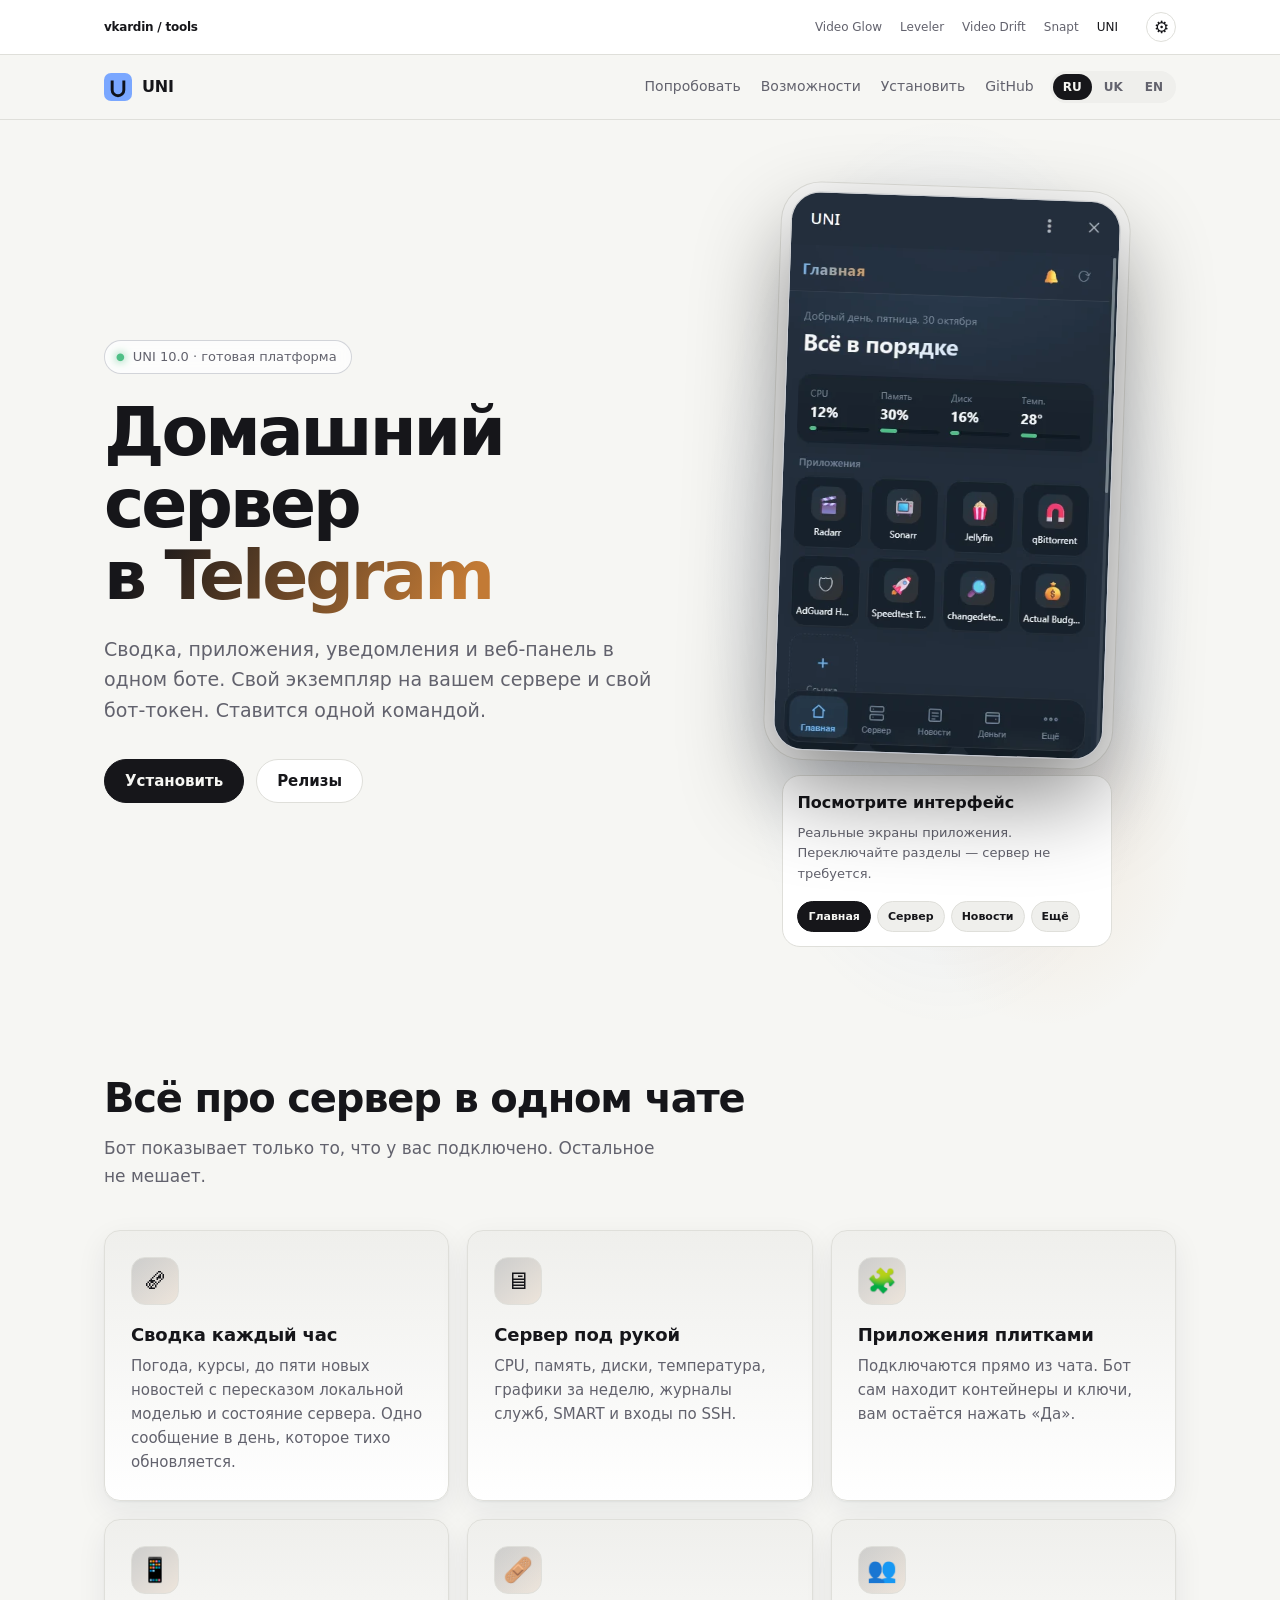
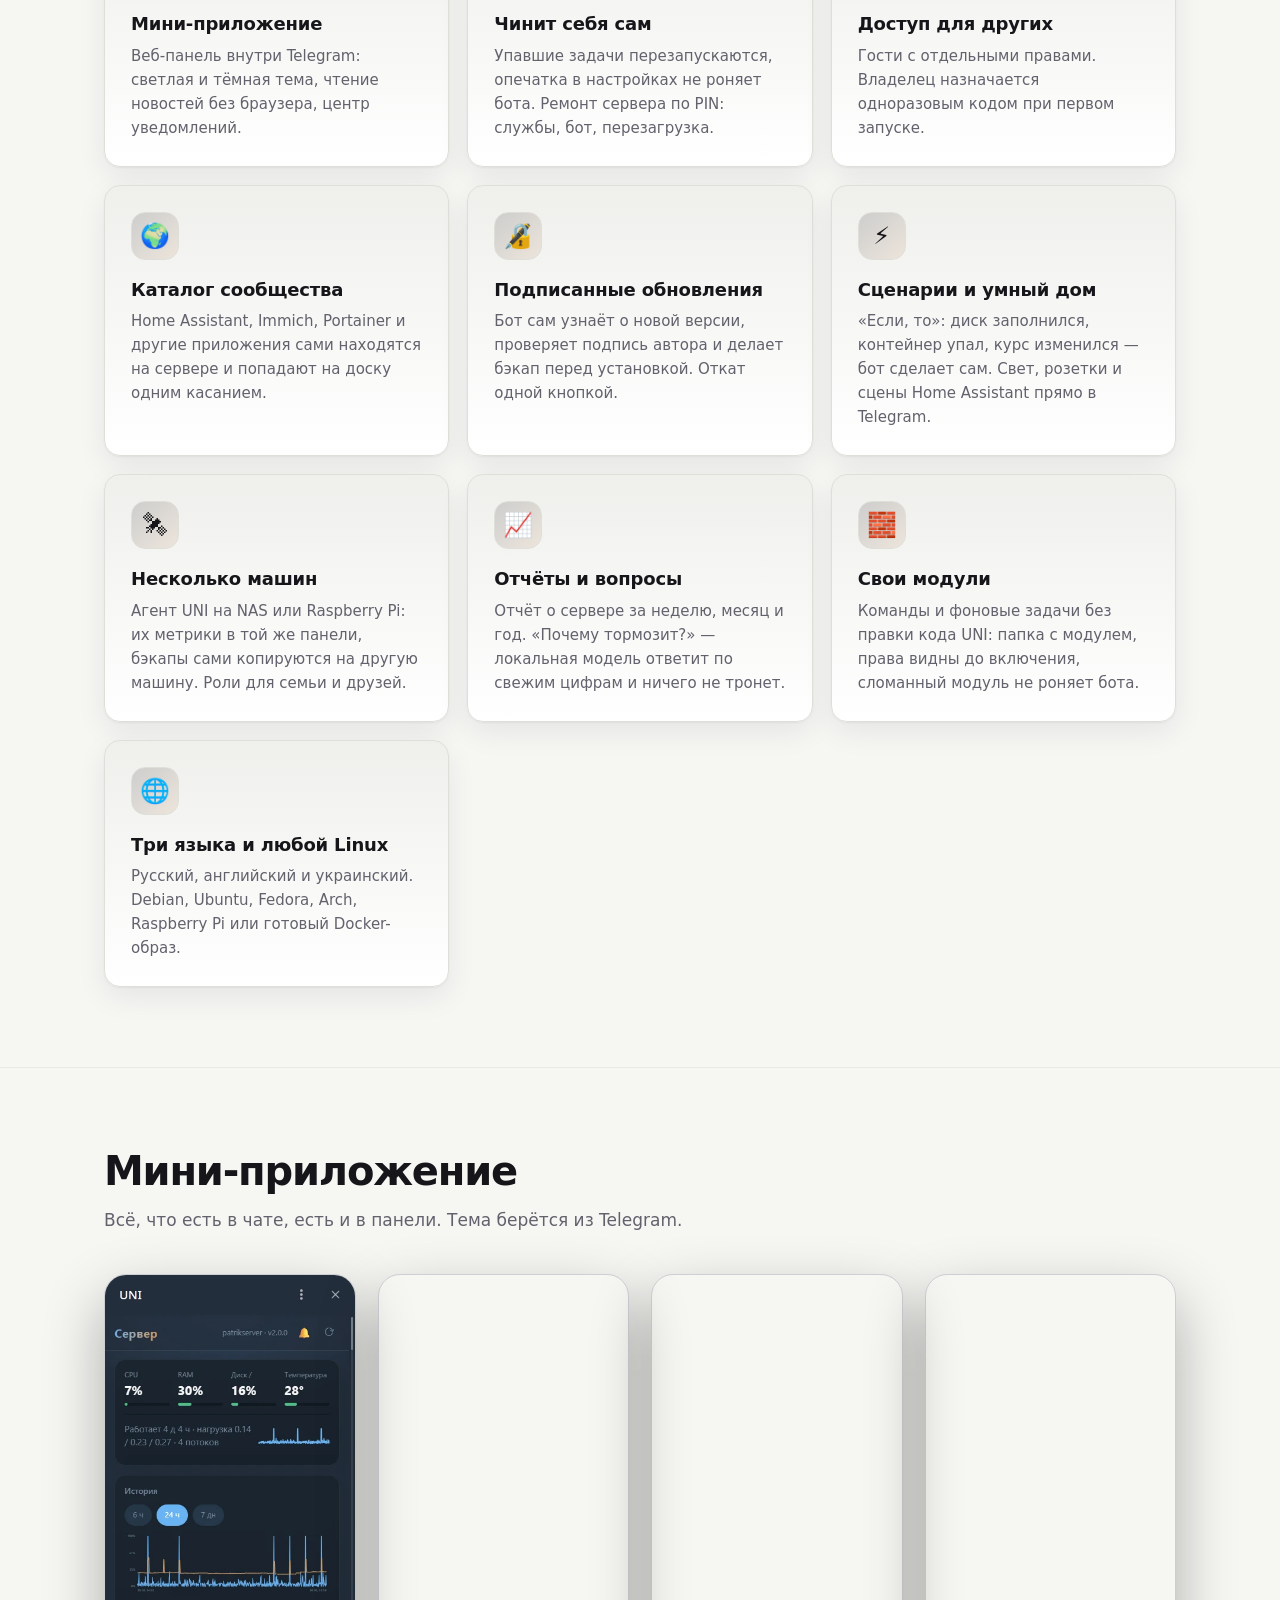
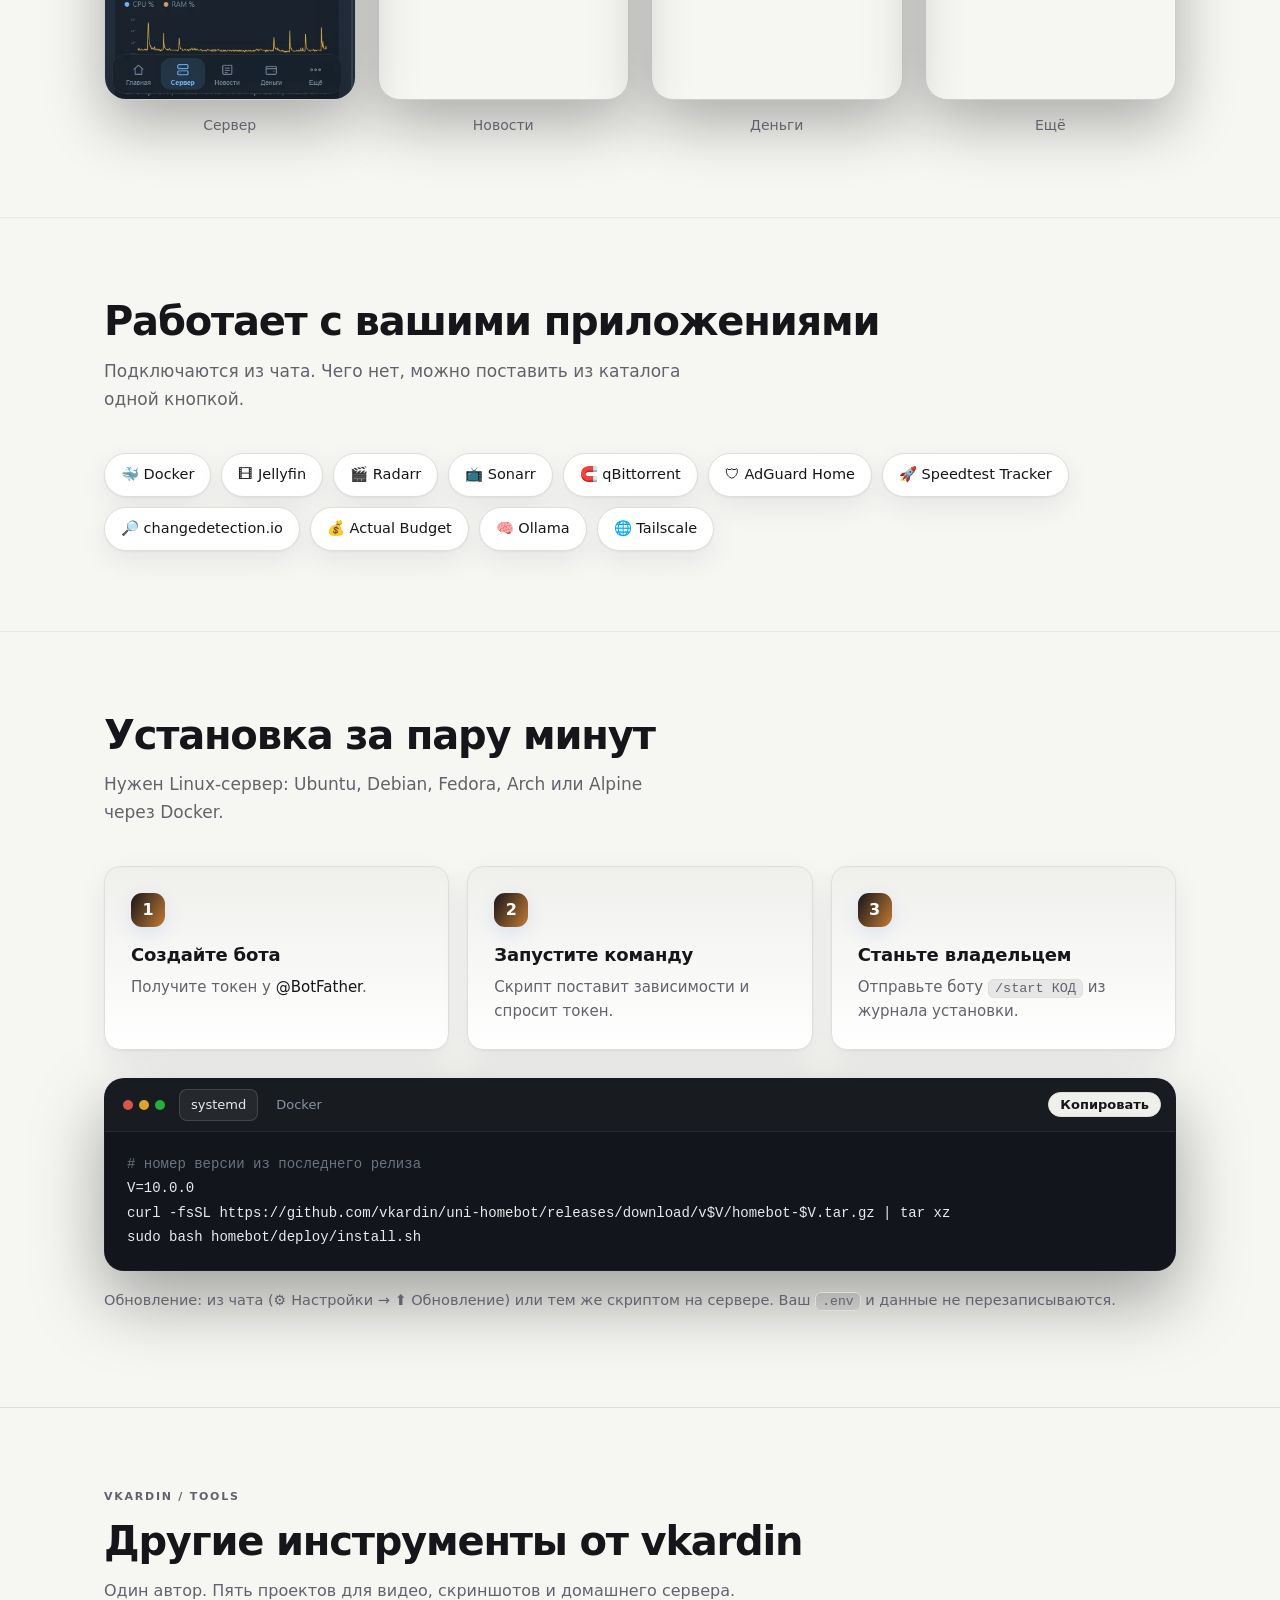
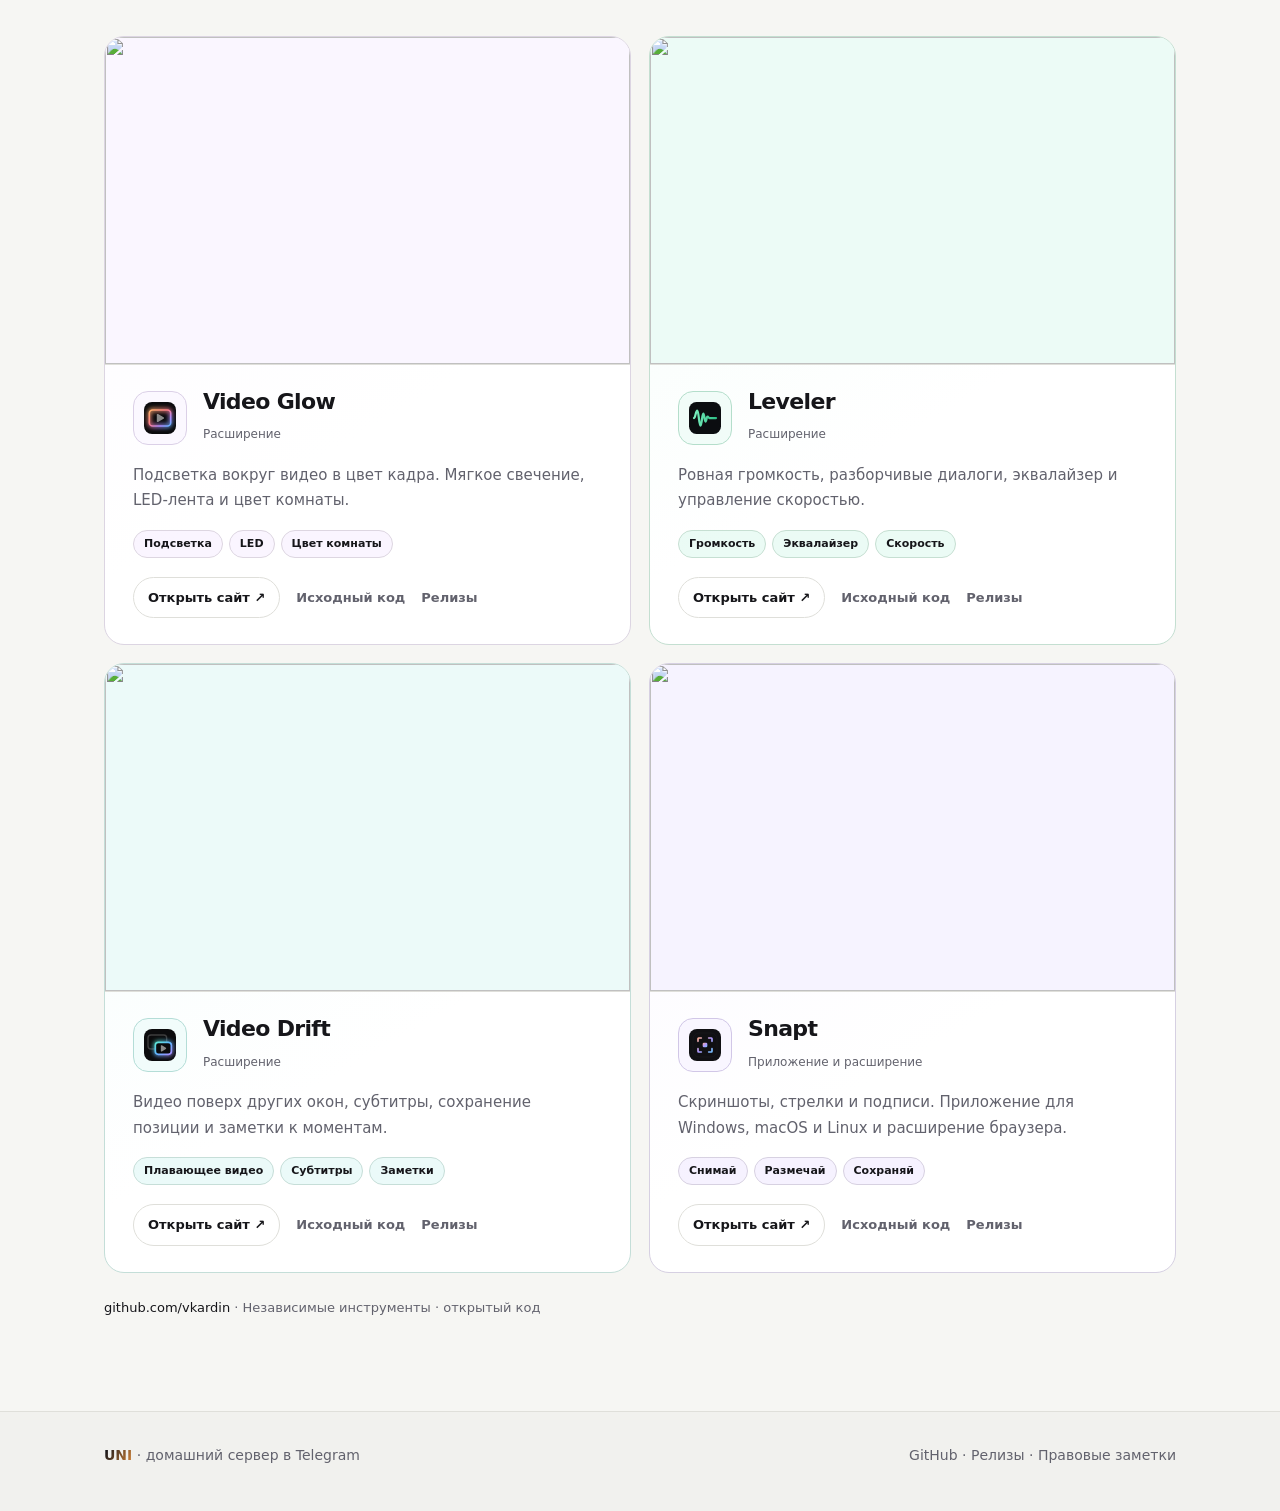
==== commit fc8ae4e6: "Share scroll reveal animations across project sites" ====
--- a/docs/index.html
+++ b/docs/index.html
@@ -144,7 +144,7 @@
   *, *::before { transition: none !important; animation: none !important; }
 }
 </style>
-<script src="family-head.js?v=3"></script><link rel="stylesheet" href="family.css?v=3">
+<script src="family-head.js?v=4"></script><link rel="stylesheet" href="family.css?v=4">
 <link rel="stylesheet" href="demo-controls.css?v=1">
 </head>
 <body data-family="uni-homebot" style="--family-accent:#8fb5ff">
@@ -271,7 +271,7 @@
 })();
 </script>
 <script src="i18n.js?v=1"></script>
-<script src="family.js?v=3"></script>
+<script src="family.js?v=4"></script>
 <script src="demo-controls.js?v=1"></script>
 </body>
 </html>
--- a/docs/family.css
+++ b/docs/family.css
@@ -99,3 +99,12 @@
 @media(max-width:430px){body[data-family] .top .nav{display:none}body[data-family] .top .langs{margin-left:auto}body[data-family] .top .brand{font-size:15px}}
 :root[data-theme=light] body[data-family=video-drift] .hero h1 em{background-image:linear-gradient(90deg,#087d70,#2464b8,#7043bb)}
 @media(prefers-color-scheme:light){:root:not([data-theme=dark]) body[data-family=video-drift] .hero h1 em{background-image:linear-gradient(90deg,#087d70,#2464b8,#7043bb)}}
+
+/* Shared scroll reveal: same distance, timing and stagger on every site. */
+.family-reveal-pending{opacity:0;transform:translateY(18px)}
+.family-reveal-enter{animation:family-reveal-in .6s cubic-bezier(.2,.7,.2,1) backwards;animation-delay:var(--family-reveal-delay,0ms)}
+@keyframes family-reveal-in{from{opacity:0;transform:translateY(18px)}to{opacity:1;transform:translateY(0)}}
+:root[data-motion=reduce] .family-reveal-pending{opacity:1!important;transform:none!important}
+:root[data-motion=reduce] .family-reveal-enter{animation:none!important}
+@media(prefers-reduced-motion:reduce){.family-reveal-pending{opacity:1!important;transform:none!important}.family-reveal-enter{animation:none!important}}
+@media print{.family-reveal-pending{opacity:1!important;transform:none!important}.family-reveal-enter{animation:none!important}}
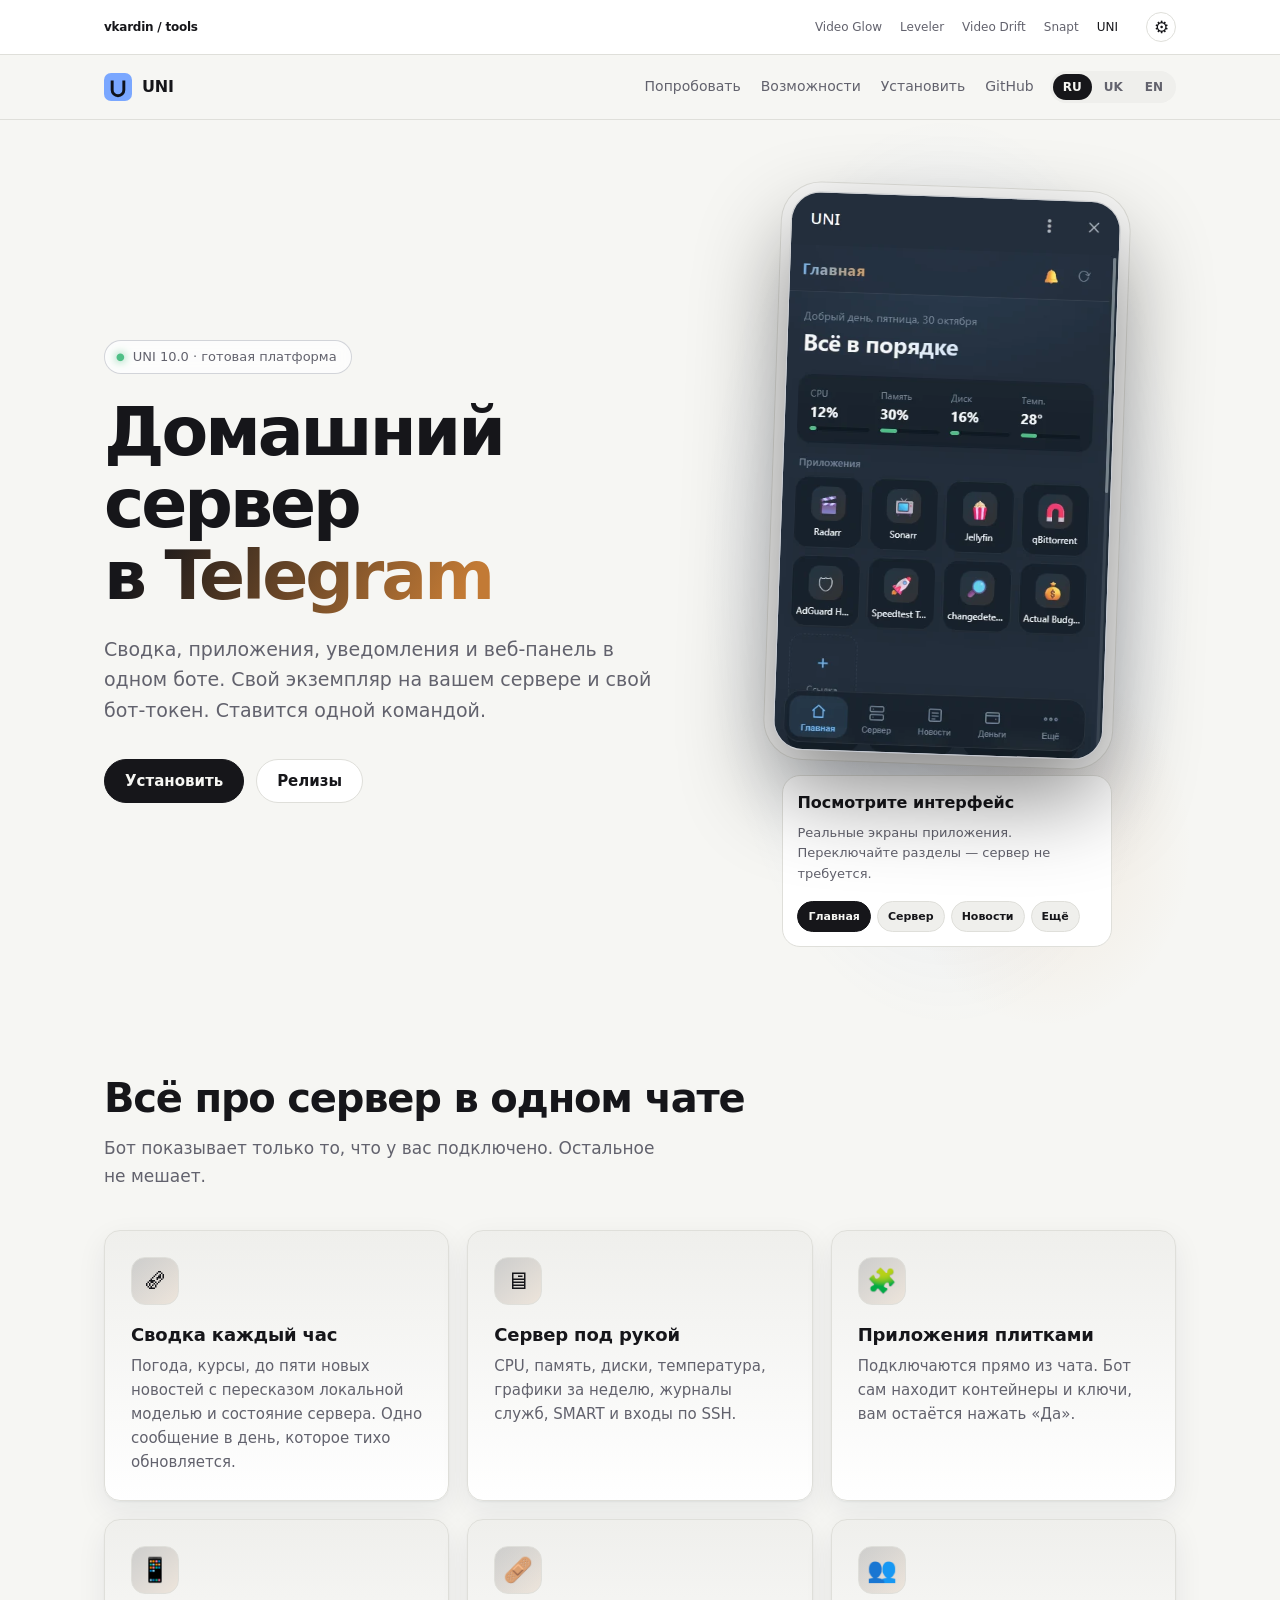
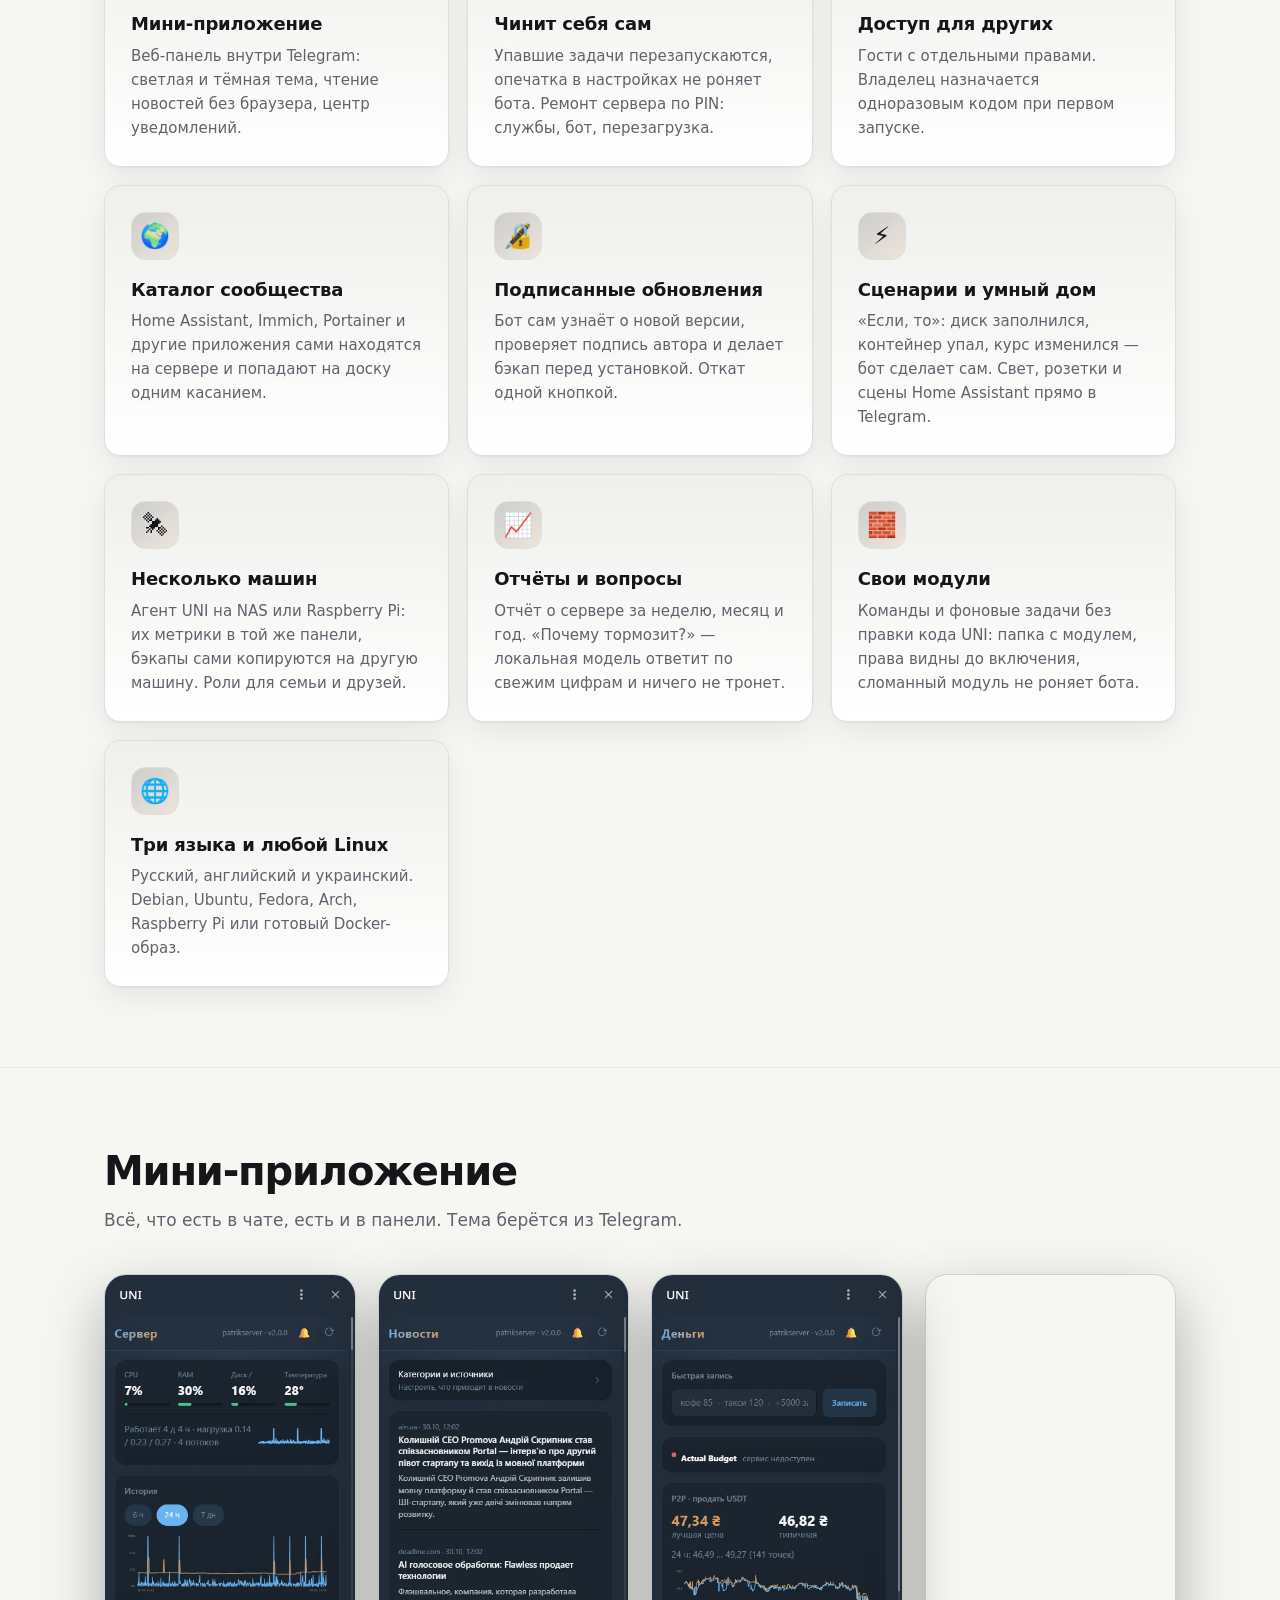
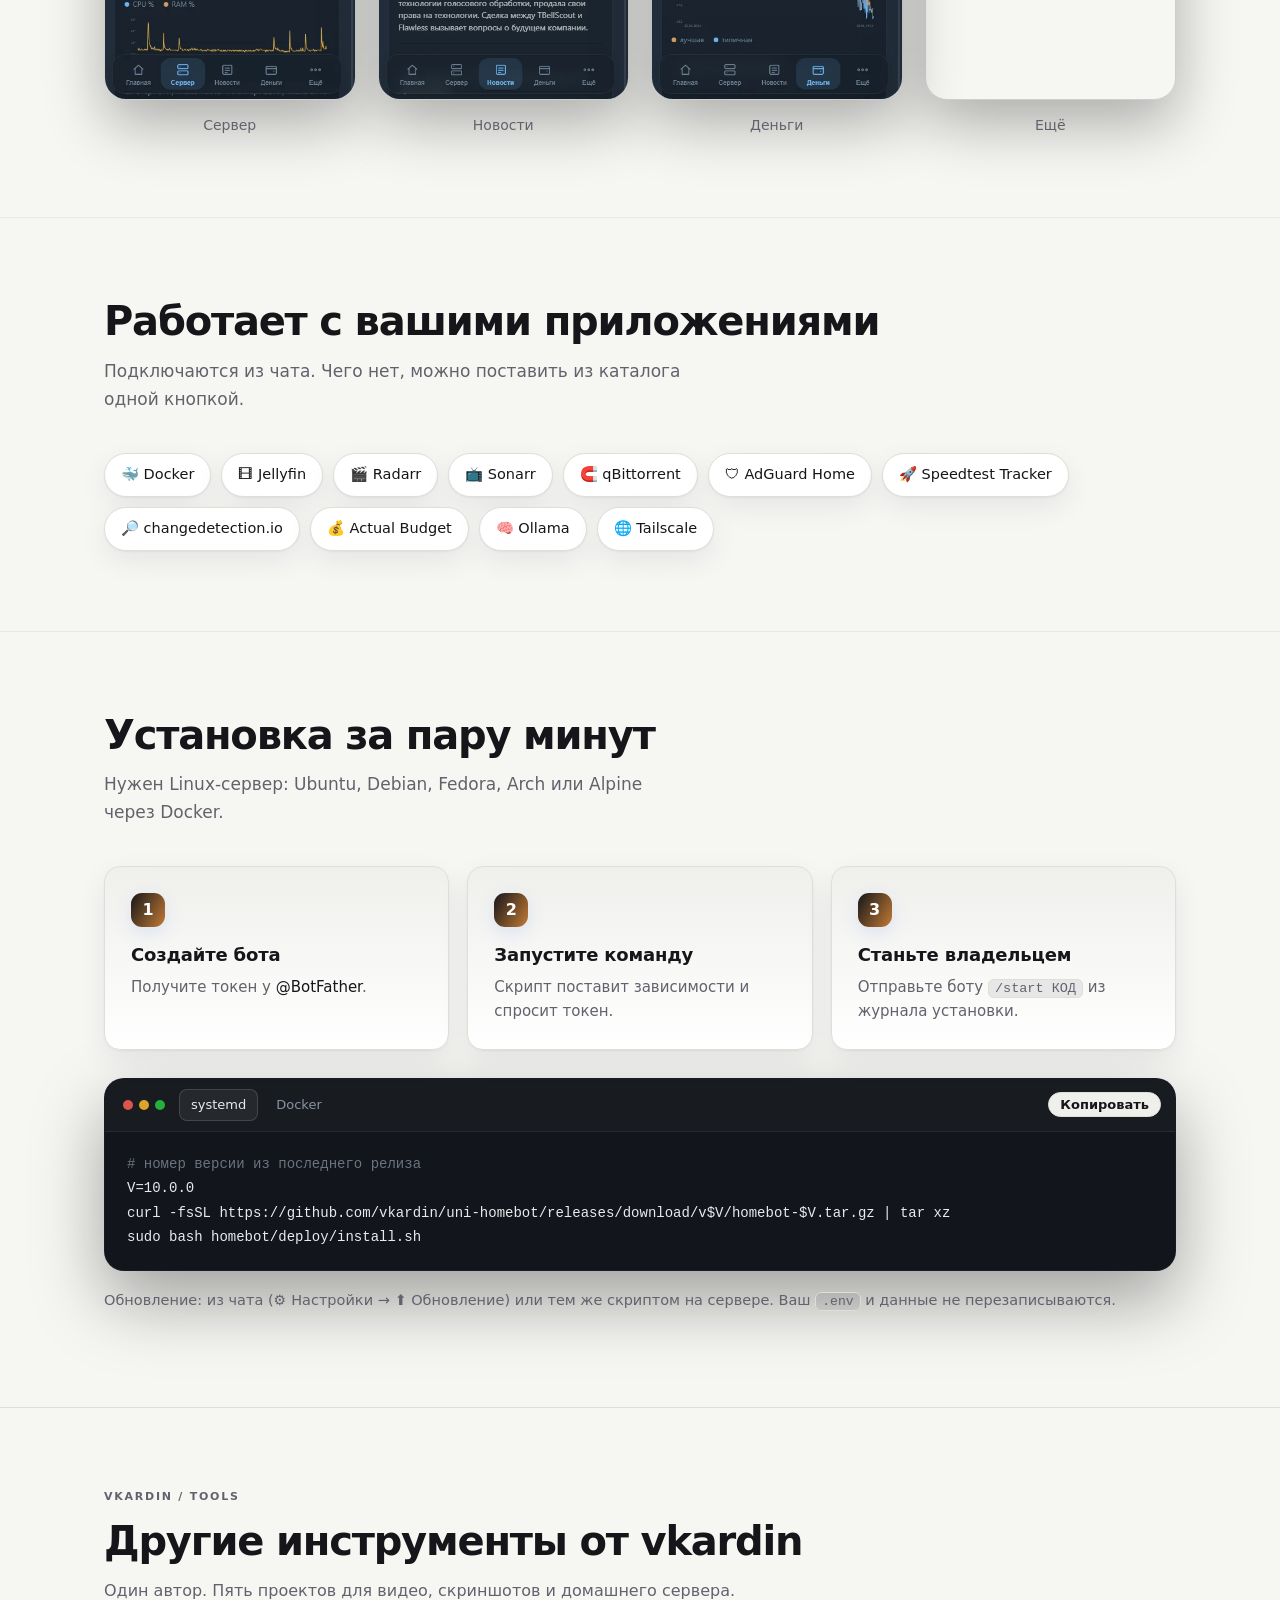
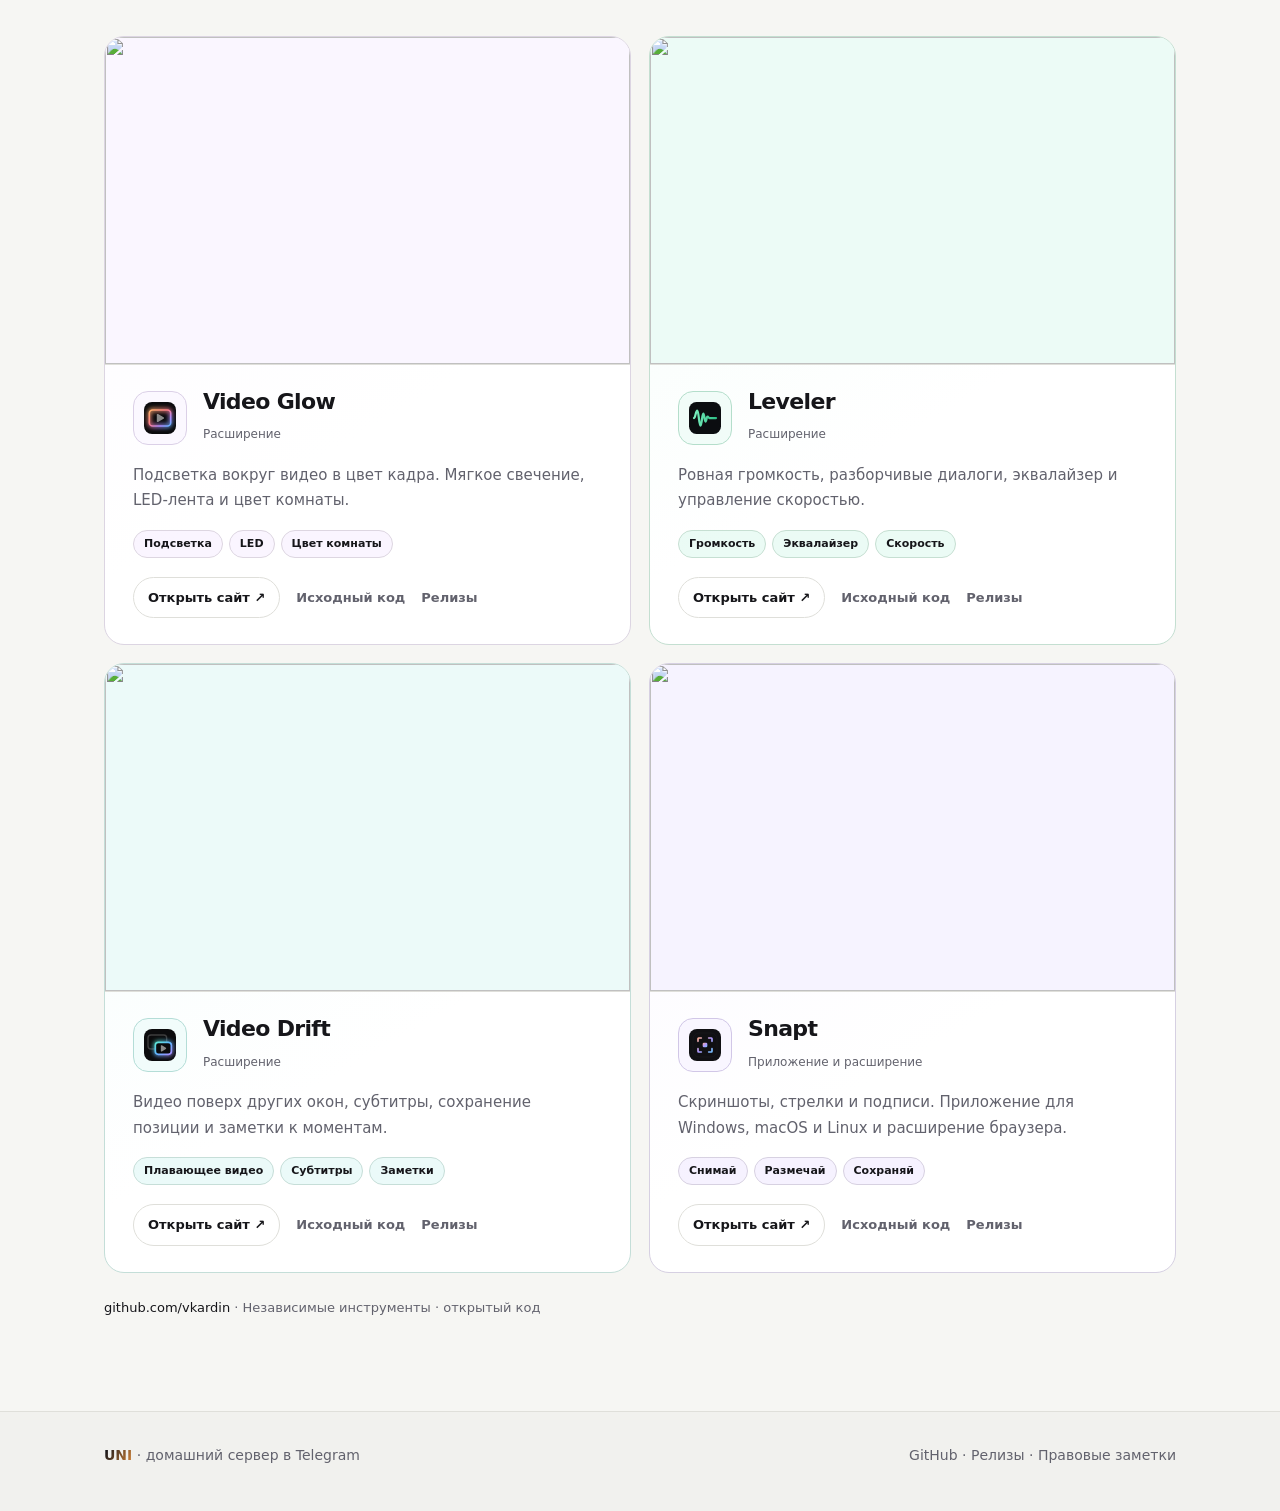
==== commit b9e0ca36: "Point the project catalogue links to vkardin.github.io" ====
--- a/docs/index.html
+++ b/docs/index.html
@@ -148,7 +148,7 @@
 <link rel="stylesheet" href="demo-controls.css?v=1">
 </head>
 <body data-family="uni-homebot" style="--family-accent:#8fb5ff">
-<a class="family-skip" href="#family-content" data-family-word="skip">Перейти к содержимому</a><nav class="family-nav" aria-label="vkardin projects"><div class="family-nav-inner"><a class="family-brand" href="https://vkardin.github.io/video-glow/projects/">vkardin / tools</a><div class="family-nav-links"><a href="https://vkardin.github.io/video-glow/">Video Glow</a><a href="https://vkardin.github.io/leveler/">Leveler</a><a href="https://vkardin.github.io/video-drift/">Video Drift</a><a href="https://vkardin.github.io/snapt/">Snapt</a><a href="https://vkardin.github.io/uni-homebot/" aria-current="page">UNI</a></div></div></nav>
+<a class="family-skip" href="#family-content" data-family-word="skip">Перейти к содержимому</a><nav class="family-nav" aria-label="vkardin projects"><div class="family-nav-inner"><a class="family-brand" href="https://vkardin.github.io/">vkardin / tools</a><div class="family-nav-links"><a href="https://vkardin.github.io/video-glow/">Video Glow</a><a href="https://vkardin.github.io/leveler/">Leveler</a><a href="https://vkardin.github.io/video-drift/">Video Drift</a><a href="https://vkardin.github.io/snapt/">Snapt</a><a href="https://vkardin.github.io/uni-homebot/" aria-current="page">UNI</a></div></div></nav>
 <header class="top"><div class="wrap"><a class="brand" href="#"><img src="family-assets/uni-homebot.svg" alt="" width="28" height="28">UNI</a><nav class="nav" aria-label="UNI"><a class="opt" href="#demo" data-family-label="try">Попробовать</a><a class="opt" href="#features" data-family-label="features">Возможности</a><a href="#install" data-family-label="install">Установить</a><a class="opt" href="https://github.com/vkardin/uni-homebot" data-family-label="code">GitHub</a></nav><div class="langs" aria-label="Language"><button type="button" data-lang="ru" aria-pressed="true">RU</button><button type="button" data-lang="uk" aria-pressed="false">UK</button><button type="button" data-lang="en" aria-pressed="false">EN</button></div></div></header>
 <div class="wrap">
 
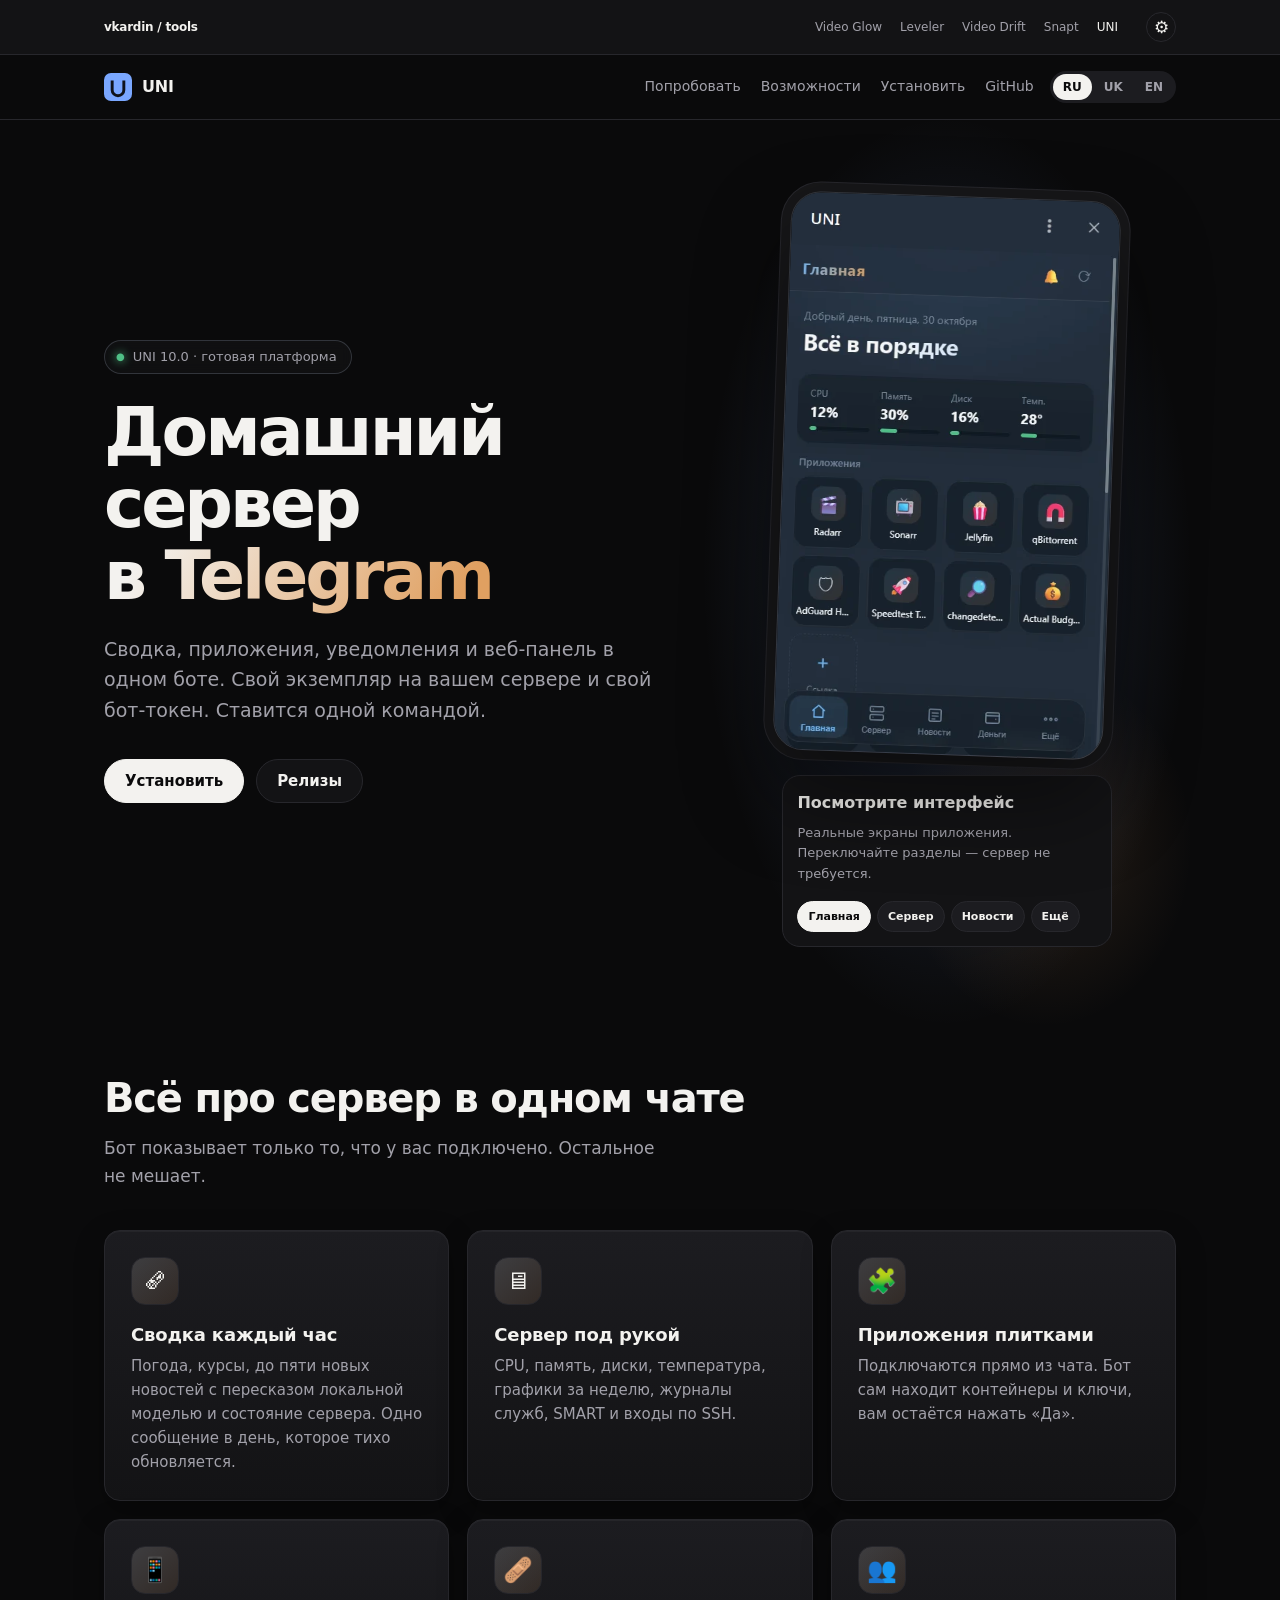
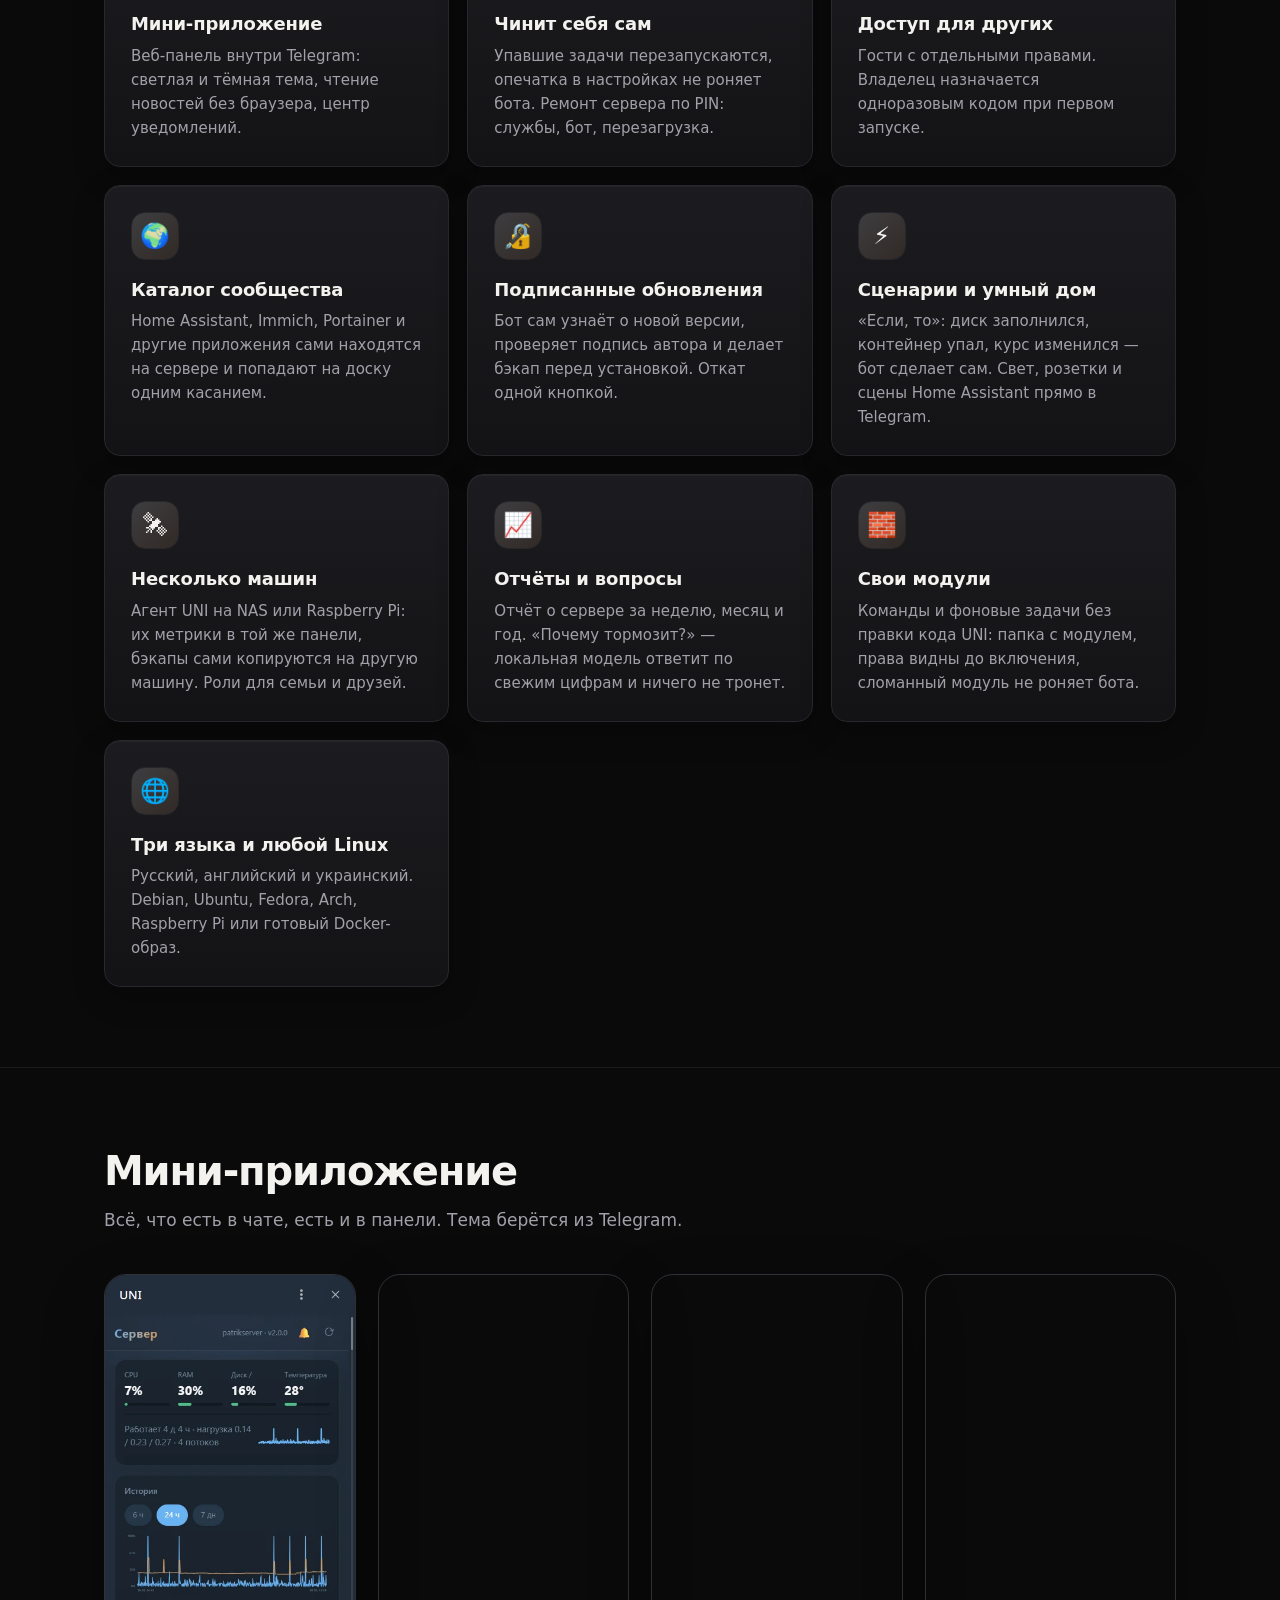
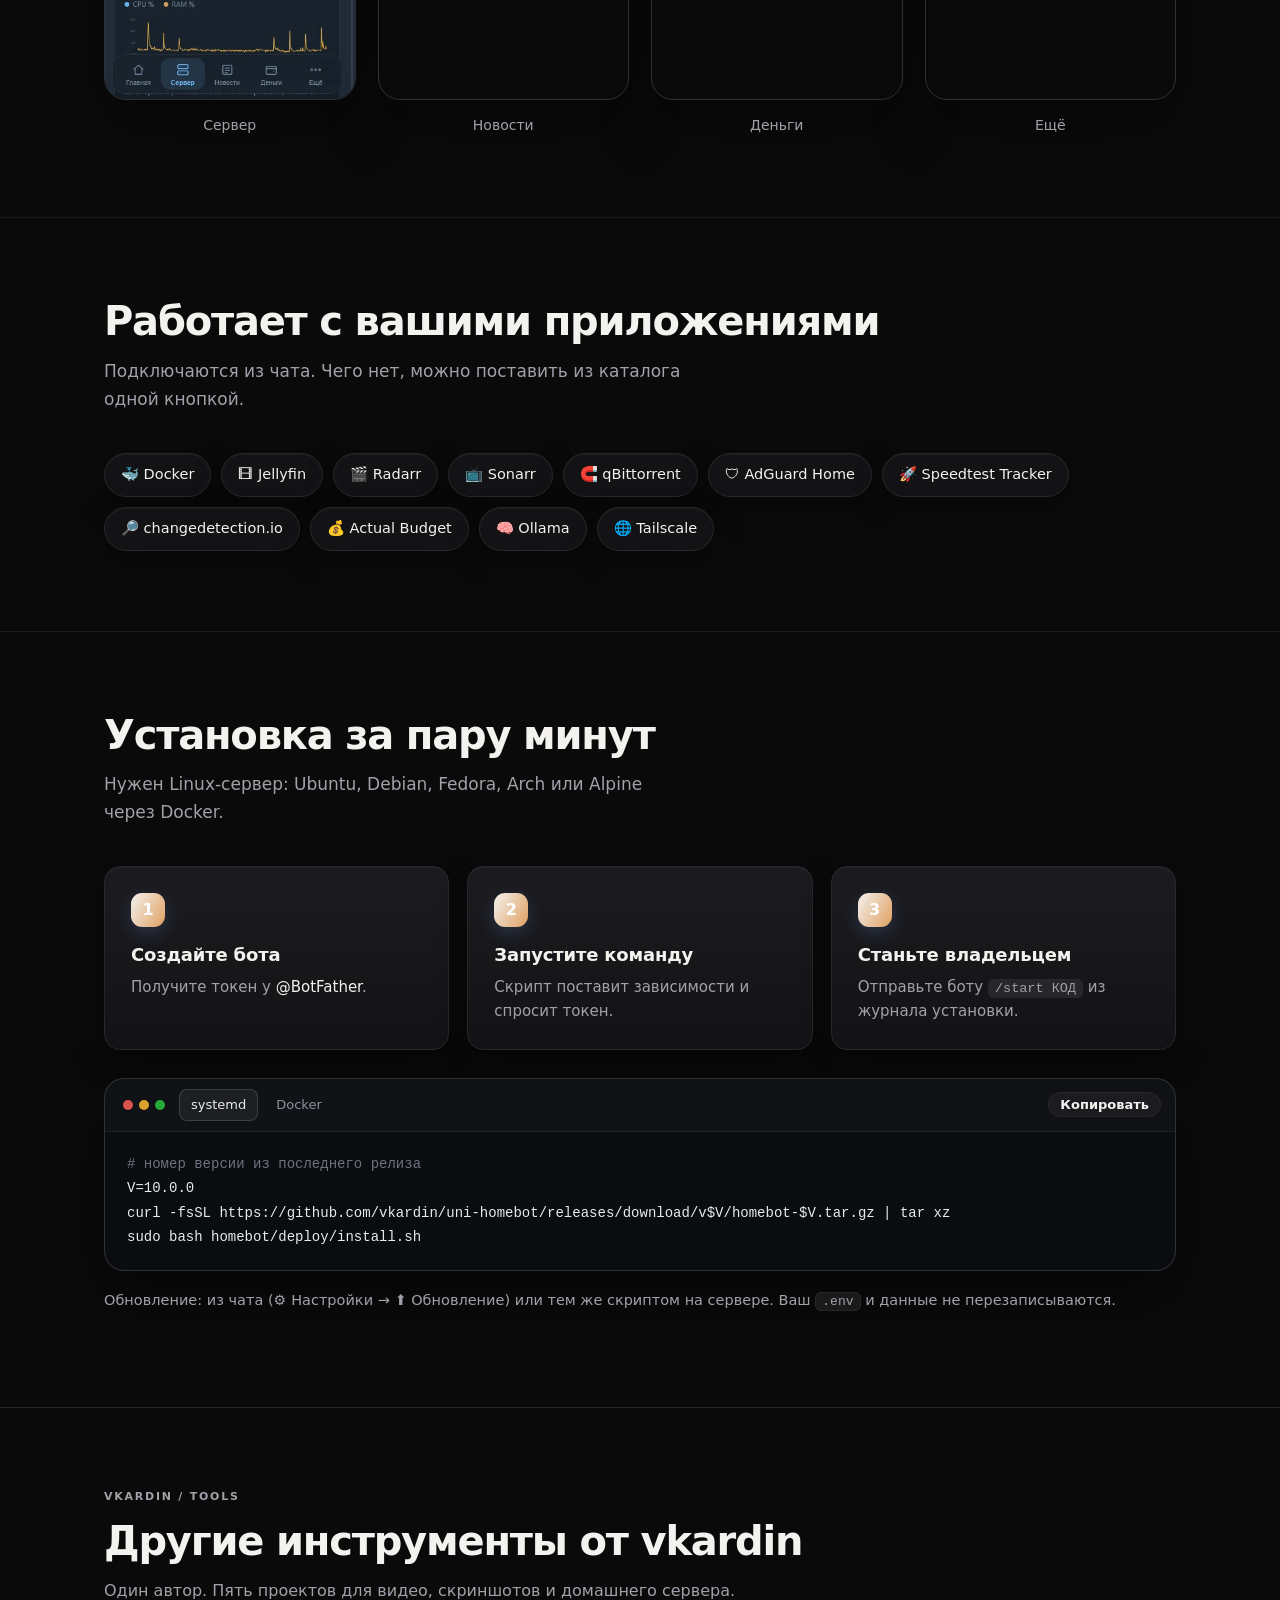
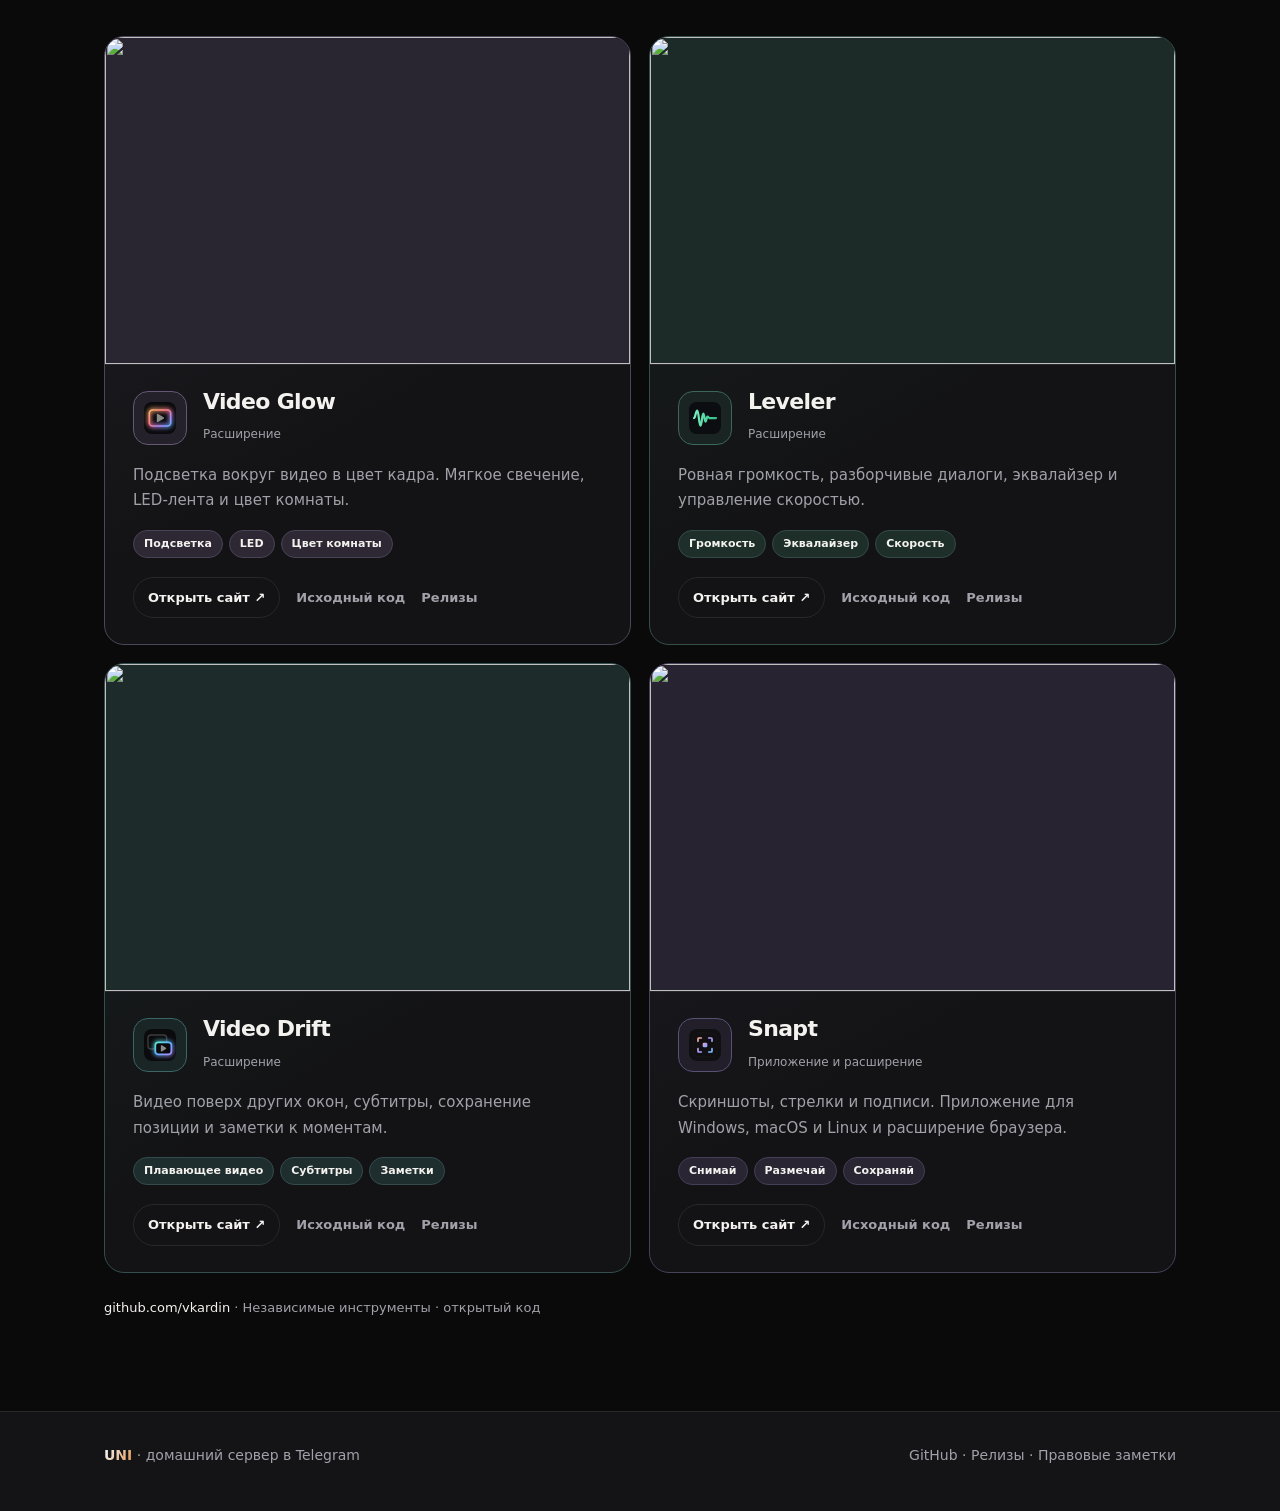
==== commit f649973d: "Keep the website dark and remove theme selection" ====
--- a/docs/index.html
+++ b/docs/index.html
@@ -1,5 +1,5 @@
 <!doctype html>
-<html data-site-project="uni-homebot" lang="ru">
+<html data-theme="dark" data-site-project="uni-homebot" lang="ru">
 <head>
 <meta charset="utf-8">
 <meta name="viewport" content="width=device-width, initial-scale=1">
@@ -27,14 +27,7 @@
   --shadow: 0 1px 0 rgba(255, 255, 255, .04) inset, 0 10px 30px rgba(0, 0, 0, .28);
   --r: 20px; --ease: cubic-bezier(.2, .7, .2, 1);
 }
-@media (prefers-color-scheme: light) {
-  :root:not([data-theme="dark"]) {
-    --bg: #f5f6f9; --bg2: #eceff4; --card: #ffffff; --card2: #f7f8fb; --line: rgba(40, 52, 80, .10); --line2: rgba(40, 52, 80, .2);
-    --text: #12151b; --dim: #5a6271; --accent: #3a6fe3; --warm: #c27a35; --code: #12151b;
-    --glow: color-mix(in srgb, var(--accent) 13%, transparent); --glow2: color-mix(in srgb, var(--warm) 10%, transparent);
-    --shadow: 0 1px 2px rgba(20, 30, 60, .05), 0 10px 30px rgba(20, 30, 60, .07);
-  }
-}
+
 * { box-sizing: border-box; }
 html { scroll-behavior: smooth; overflow-x: clip; scroll-padding-top: 80px; }
 body {
@@ -144,7 +137,7 @@
   *, *::before { transition: none !important; animation: none !important; }
 }
 </style>
-<script src="family-head.js?v=4"></script><link rel="stylesheet" href="family.css?v=4">
+<script src="family-head.js?v=5"></script><link rel="stylesheet" href="family.css?v=5">
 <link rel="stylesheet" href="demo-controls.css?v=1">
 </head>
 <body data-family="uni-homebot" style="--family-accent:#8fb5ff">
@@ -271,7 +264,7 @@
 })();
 </script>
 <script src="i18n.js?v=1"></script>
-<script src="family.js?v=4"></script>
+<script src="family.js?v=5"></script>
 <script src="demo-controls.js?v=1"></script>
 </body>
 </html>
--- a/docs/family.css
+++ b/docs/family.css
@@ -1,6 +1,6 @@
 /* Shared presentation for the vkardin project family. */
 :root{--family-bg:#0a0a0b;--family-card:#131315;--family-line:#27272c;--family-text:#f3f2ef;--family-muted:#a2a1aa;--family-field:#1c1c20}
-@media(prefers-color-scheme:light){:root:not([data-theme=dark]){--family-bg:#f6f6f3;--family-card:#fff;--family-line:#dfdfda;--family-text:#16161a;--family-muted:#62626d;--family-field:#efefec}}
+
 body[data-family]{--bg:var(--family-bg);--bg2:var(--family-field);--card:var(--family-card);--card2:var(--family-field);--line:var(--family-line);--text:var(--family-text);--text-2:var(--family-text);--muted:var(--family-muted);--dim:var(--family-muted);--field:var(--family-field);background:var(--family-bg);color:var(--family-text);font-family:Inter,system-ui,-apple-system,'Segoe UI',sans-serif;-webkit-font-smoothing:antialiased}
 body[data-family] .wrap{max-width:1120px;margin-inline:auto;padding-inline:24px}
 body[data-family] h1{font-size:clamp(38px,6.2vw,68px);line-height:1.06;letter-spacing:-.045em;text-wrap:balance}
@@ -54,10 +54,10 @@
 @media(prefers-reduced-motion:reduce){.family-preview img{transition:none}.family-card:hover .family-preview img{transform:none}}
 
 /* Shared site controls and component tokens. */
-:root[data-theme=light]{--family-bg:#f6f6f3;--family-card:#fff;--family-line:#dfdfda;--family-text:#16161a;--family-muted:#62626d;--family-field:#efefec;color-scheme:light}
-:root[data-theme=dark]{--family-bg:#0a0a0b;--family-card:#131315;--family-line:#27272c;--family-text:#f3f2ef;--family-muted:#a2a1aa;--family-field:#1c1c20;color-scheme:dark}
-@media(prefers-color-scheme:light){:root:not([data-theme=dark]){color-scheme:light}}
-@media(prefers-color-scheme:dark){:root:not([data-theme=light]){color-scheme:dark}}
+
+:root{--family-bg:#0a0a0b;--family-card:#131315;--family-line:#27272c;--family-text:#f3f2ef;--family-muted:#a2a1aa;--family-field:#1c1c20;color-scheme:dark}
+
+:root{color-scheme:dark}
 body[data-family]{--bg-soft:var(--family-field);--on-accent:var(--family-bg);--accent:var(--family-text);--brand:var(--family-text);--brand-strong:var(--family-text);--warn:var(--family-muted);--topbar:var(--family-bg);--hover-line:var(--family-muted);--font:Inter,system-ui,-apple-system,'Segoe UI',sans-serif}
 body[data-family] .top .wrap{height:60px;gap:16px}
 body[data-family] .top .brand{font-size:16px;font-weight:650;letter-spacing:-.01em;color:var(--family-text)}
@@ -97,8 +97,8 @@
 body[data-family] .top .langs a[aria-current],body[data-family] .top .langs button[aria-pressed=true]{background:var(--family-text);color:var(--family-bg)}
 @media(max-width:760px){body[data-family] .top .wrap{height:60px;padding-inline:18px;gap:12px}body[data-family] .top .nav{gap:12px}body[data-family] .top .nav .opt{display:none}}
 @media(max-width:430px){body[data-family] .top .nav{display:none}body[data-family] .top .langs{margin-left:auto}body[data-family] .top .brand{font-size:15px}}
-:root[data-theme=light] body[data-family=video-drift] .hero h1 em{background-image:linear-gradient(90deg,#087d70,#2464b8,#7043bb)}
-@media(prefers-color-scheme:light){:root:not([data-theme=dark]) body[data-family=video-drift] .hero h1 em{background-image:linear-gradient(90deg,#087d70,#2464b8,#7043bb)}}
+
+
 
 /* Shared scroll reveal: same distance, timing and stagger on every site. */
 .family-reveal-pending{opacity:0;transform:translateY(18px)}
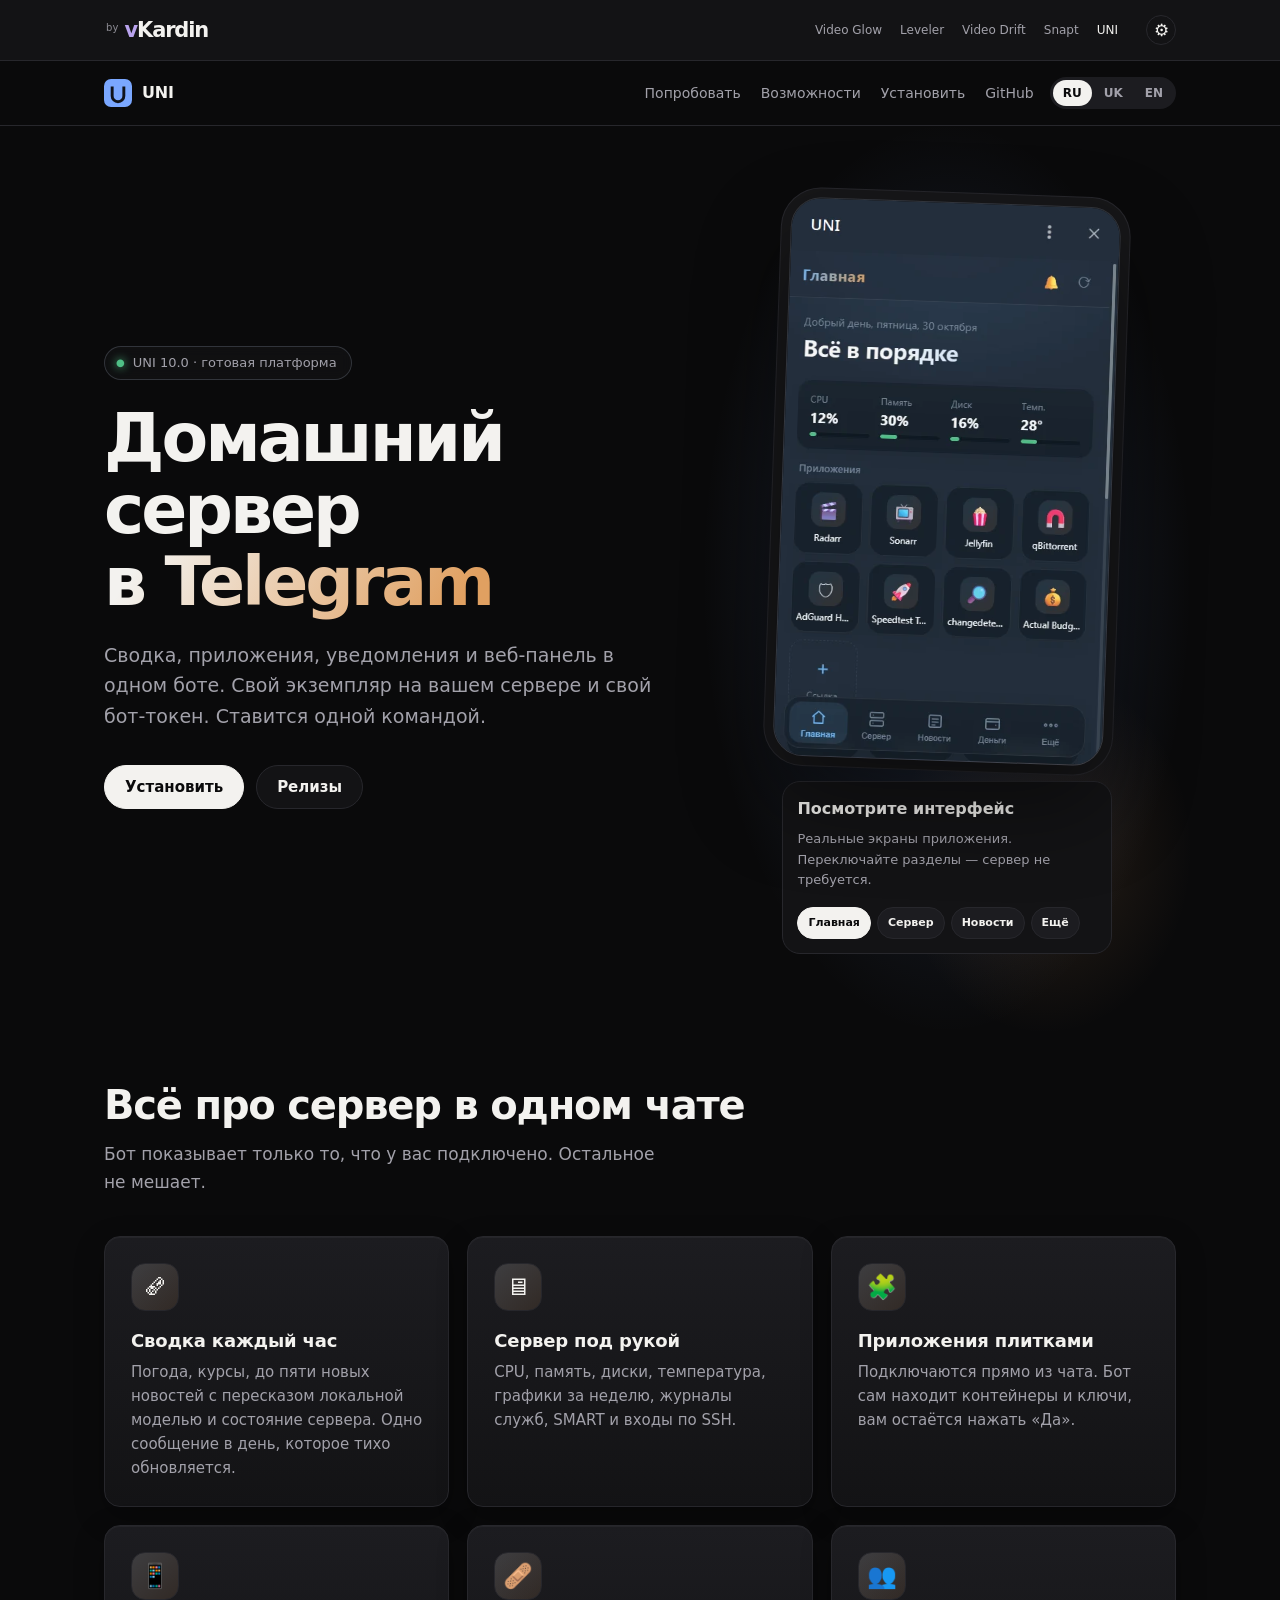
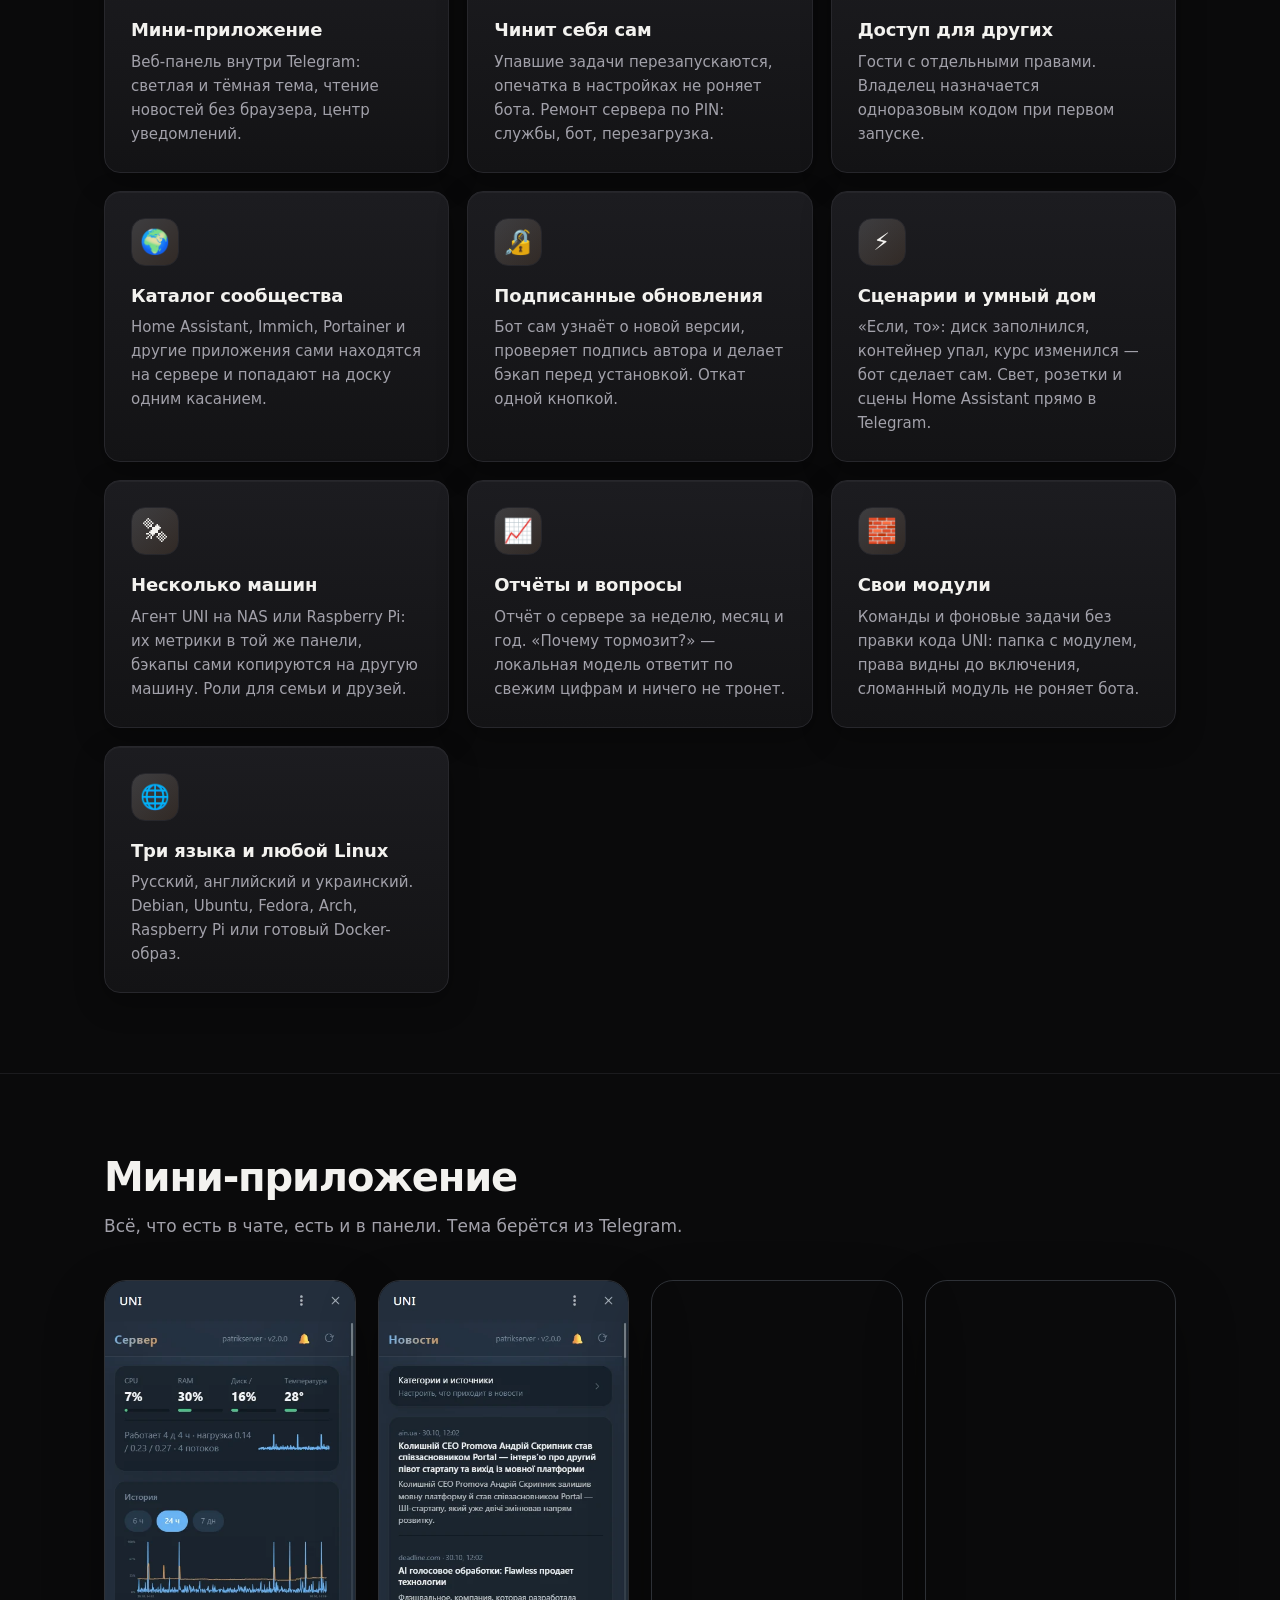
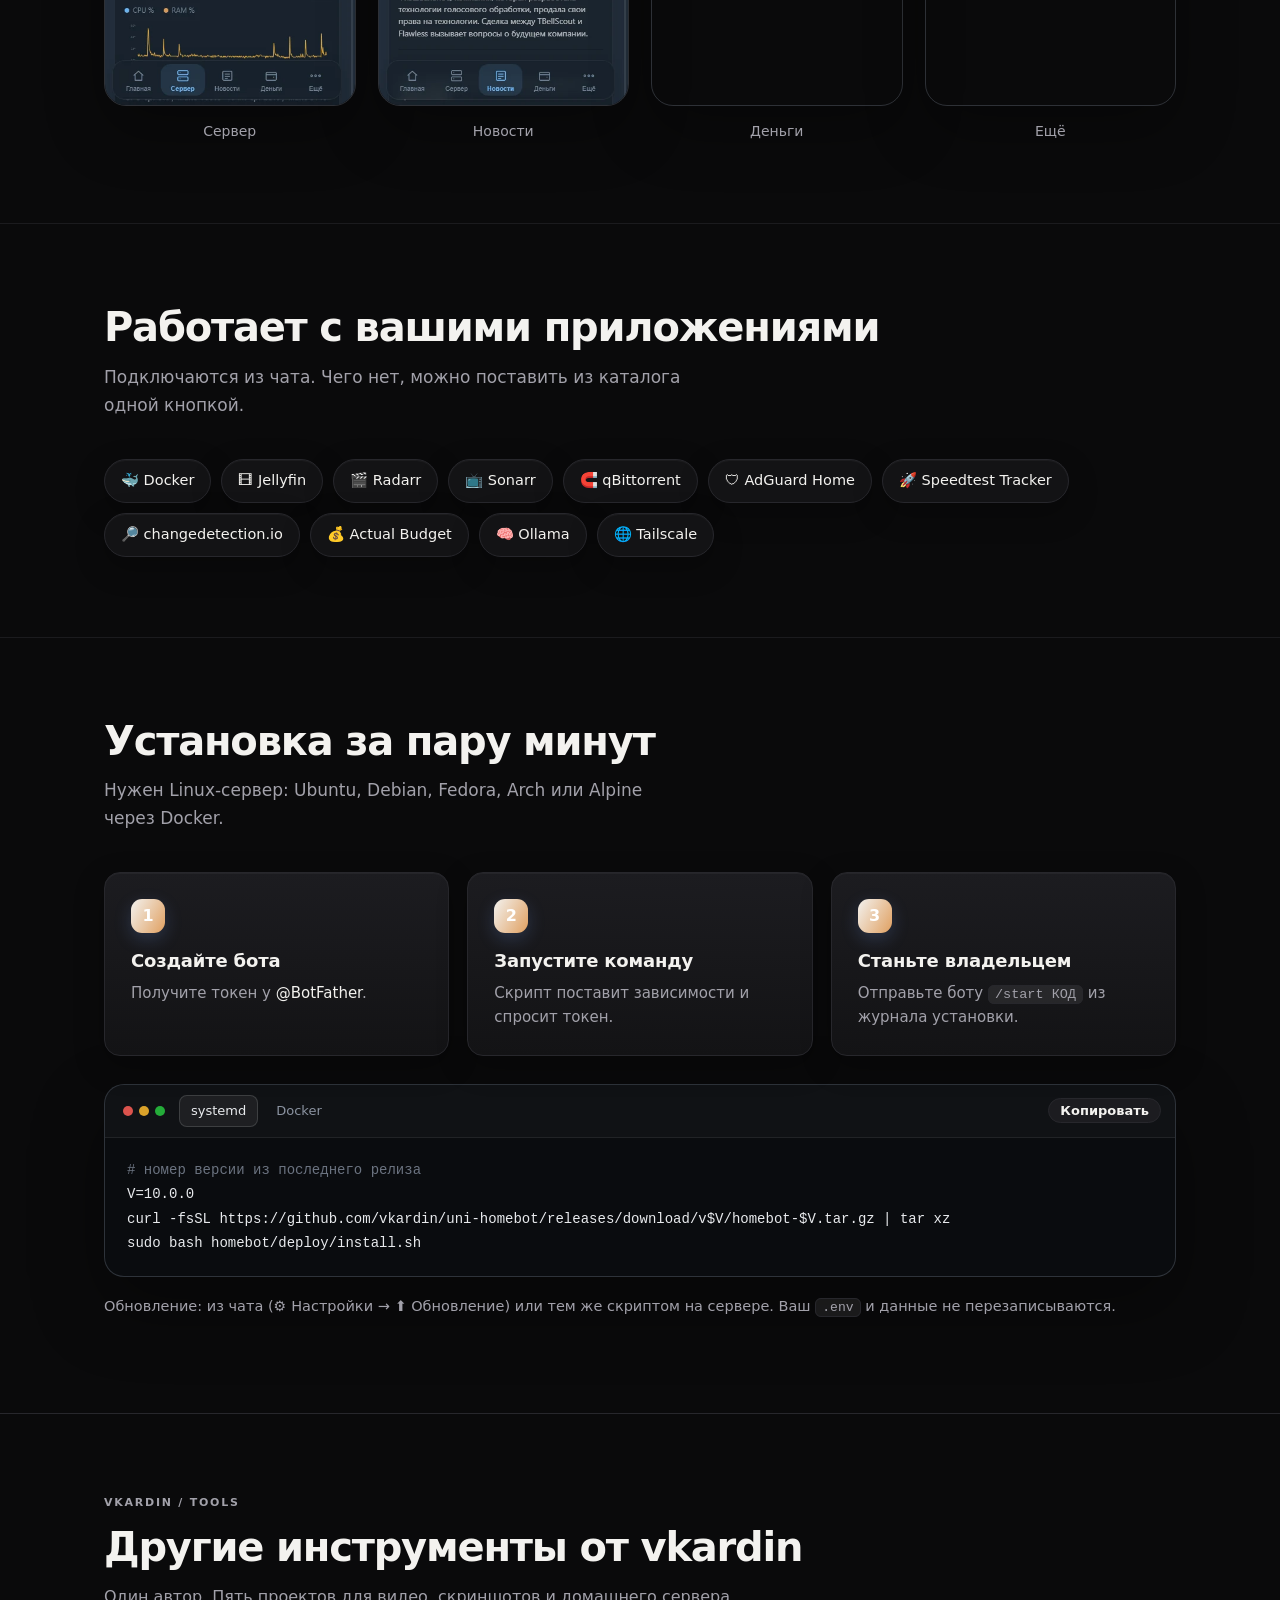
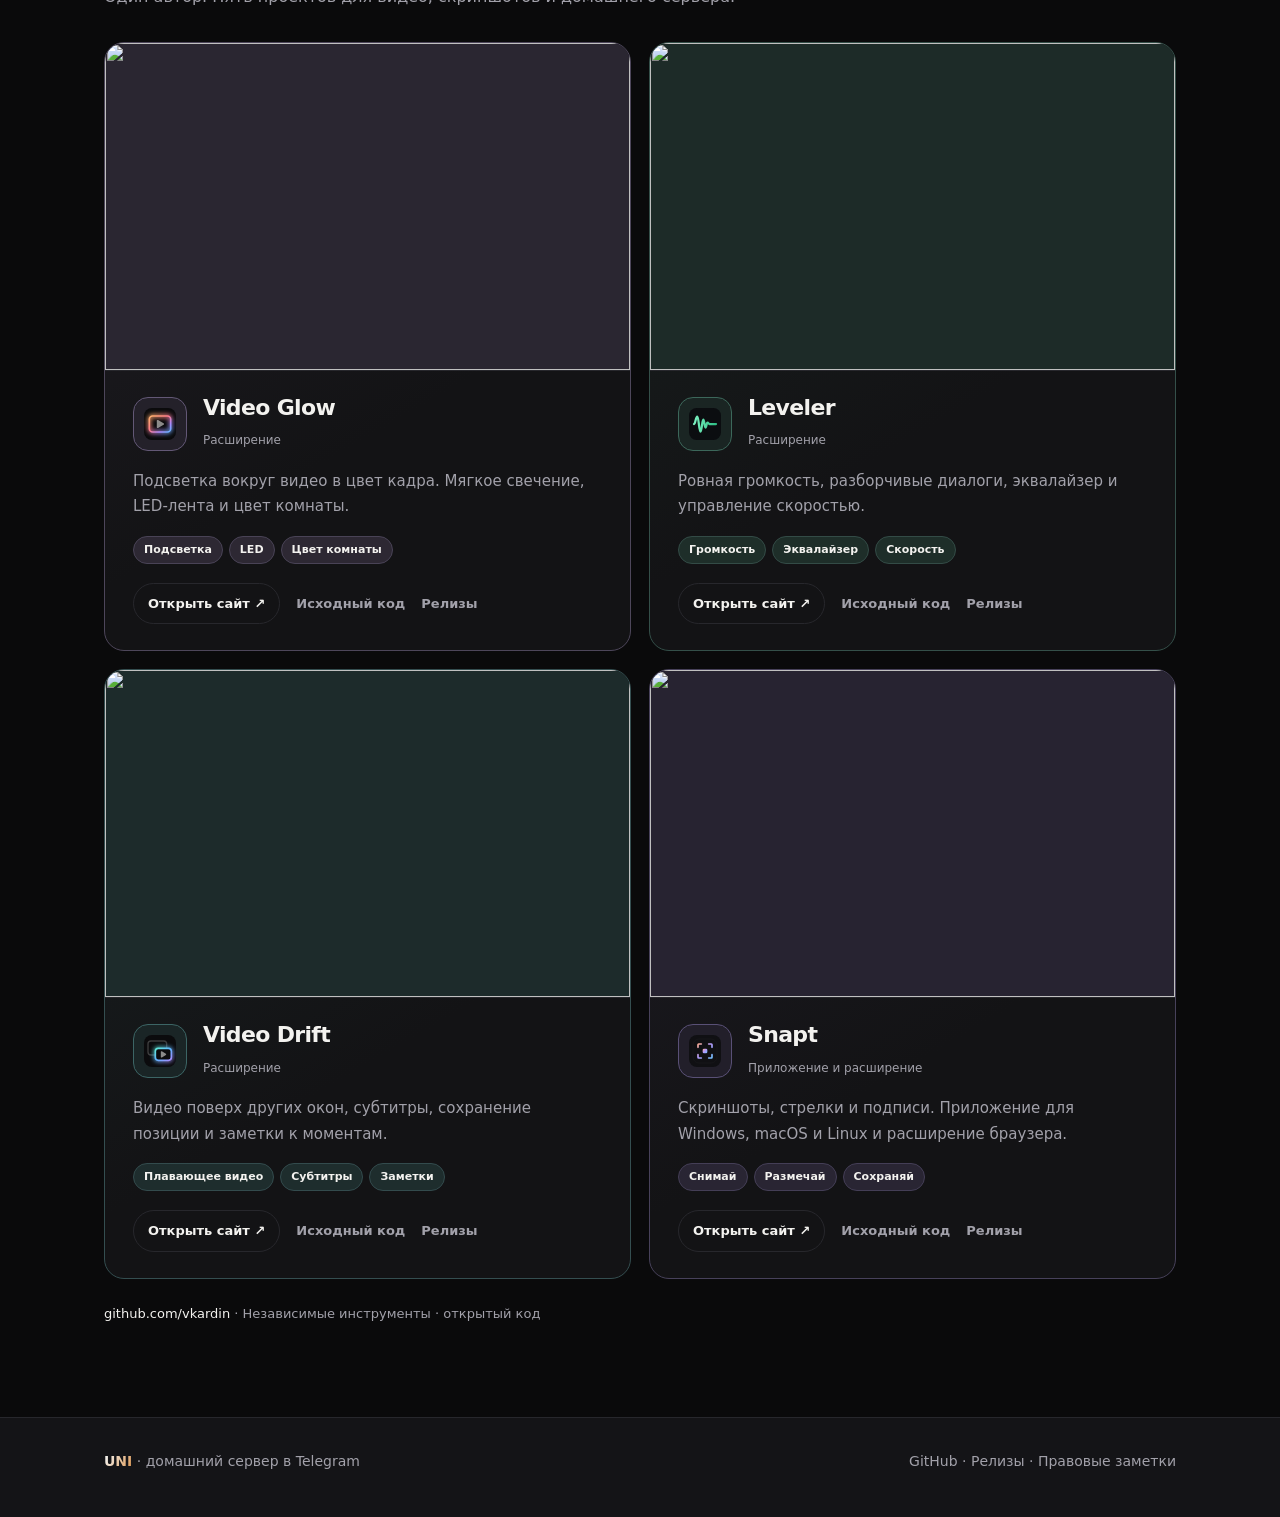
==== commit 9e032621: "Use the by vKardin signature across website pages" ====
--- a/docs/index.html
+++ b/docs/index.html
@@ -137,11 +137,11 @@
   *, *::before { transition: none !important; animation: none !important; }
 }
 </style>
-<script src="family-head.js?v=5"></script><link rel="stylesheet" href="family.css?v=5">
+<script src="family-head.js?v=6"></script><link rel="stylesheet" href="family.css?v=6">
 <link rel="stylesheet" href="demo-controls.css?v=1">
 </head>
 <body data-family="uni-homebot" style="--family-accent:#8fb5ff">
-<a class="family-skip" href="#family-content" data-family-word="skip">Перейти к содержимому</a><nav class="family-nav" aria-label="vkardin projects"><div class="family-nav-inner"><a class="family-brand" href="https://vkardin.github.io/">vkardin / tools</a><div class="family-nav-links"><a href="https://vkardin.github.io/video-glow/">Video Glow</a><a href="https://vkardin.github.io/leveler/">Leveler</a><a href="https://vkardin.github.io/video-drift/">Video Drift</a><a href="https://vkardin.github.io/snapt/">Snapt</a><a href="https://vkardin.github.io/uni-homebot/" aria-current="page">UNI</a></div></div></nav>
+<a class="family-skip" href="#family-content" data-family-word="skip">Перейти к содержимому</a><nav class="family-nav" aria-label="vkardin projects"><div class="family-nav-inner"><a class="family-brand" href="https://vkardin.github.io/"><span class="family-brand-by">by</span><span class="family-brand-name"><span class="family-brand-v">v</span>Kardin</span></a><div class="family-nav-links"><a href="https://vkardin.github.io/video-glow/">Video Glow</a><a href="https://vkardin.github.io/leveler/">Leveler</a><a href="https://vkardin.github.io/video-drift/">Video Drift</a><a href="https://vkardin.github.io/snapt/">Snapt</a><a href="https://vkardin.github.io/uni-homebot/" aria-current="page">UNI</a></div></div></nav>
 <header class="top"><div class="wrap"><a class="brand" href="#"><img src="family-assets/uni-homebot.svg" alt="" width="28" height="28">UNI</a><nav class="nav" aria-label="UNI"><a class="opt" href="#demo" data-family-label="try">Попробовать</a><a class="opt" href="#features" data-family-label="features">Возможности</a><a href="#install" data-family-label="install">Установить</a><a class="opt" href="https://github.com/vkardin/uni-homebot" data-family-label="code">GitHub</a></nav><div class="langs" aria-label="Language"><button type="button" data-lang="ru" aria-pressed="true">RU</button><button type="button" data-lang="uk" aria-pressed="false">UK</button><button type="button" data-lang="en" aria-pressed="false">EN</button></div></div></header>
 <div class="wrap">
 
@@ -264,7 +264,7 @@
 })();
 </script>
 <script src="i18n.js?v=1"></script>
-<script src="family.js?v=5"></script>
+<script src="family.js?v=6"></script>
 <script src="demo-controls.js?v=1"></script>
 </body>
 </html>
--- a/docs/family.css
+++ b/docs/family.css
@@ -108,3 +108,14 @@
 :root[data-motion=reduce] .family-reveal-enter{animation:none!important}
 @media(prefers-reduced-motion:reduce){.family-reveal-pending{opacity:1!important;transform:none!important}.family-reveal-enter{animation:none!important}}
 @media print{.family-reveal-pending{opacity:1!important;transform:none!important}.family-reveal-enter{animation:none!important}}
+
+/* Shared author signature and homepage link. */
+.family-brand{position:relative;display:inline-flex;align-items:baseline;gap:6px;padding:7px 2px;line-height:1;isolation:isolate}
+.family-brand-by{align-self:flex-start;margin-top:2px;font-size:10px;font-weight:450;letter-spacing:.01em;color:var(--family-muted);opacity:.85}
+.family-brand-name{font-size:21px;font-weight:780;letter-spacing:-.055em;line-height:1.05;color:var(--family-text)}
+.family-brand-v{color:#b9a3ed;transition:color .2s}
+.family-brand::after{content:"";position:absolute;left:20px;right:2px;bottom:1px;height:1px;background:linear-gradient(90deg,#b9a3ed,transparent);transform:scaleX(0);transform-origin:left;transition:transform .2s}
+.family-brand:hover::after,.family-brand:focus-visible::after{transform:scaleX(1)}
+.family-brand:hover .family-brand-v{color:#d9c9ff}
+@media(prefers-reduced-motion:reduce){.family-brand::after,.family-brand-v{transition:none}}
+:root[data-motion=reduce] .family-brand::after,:root[data-motion=reduce] .family-brand-v{transition:none}
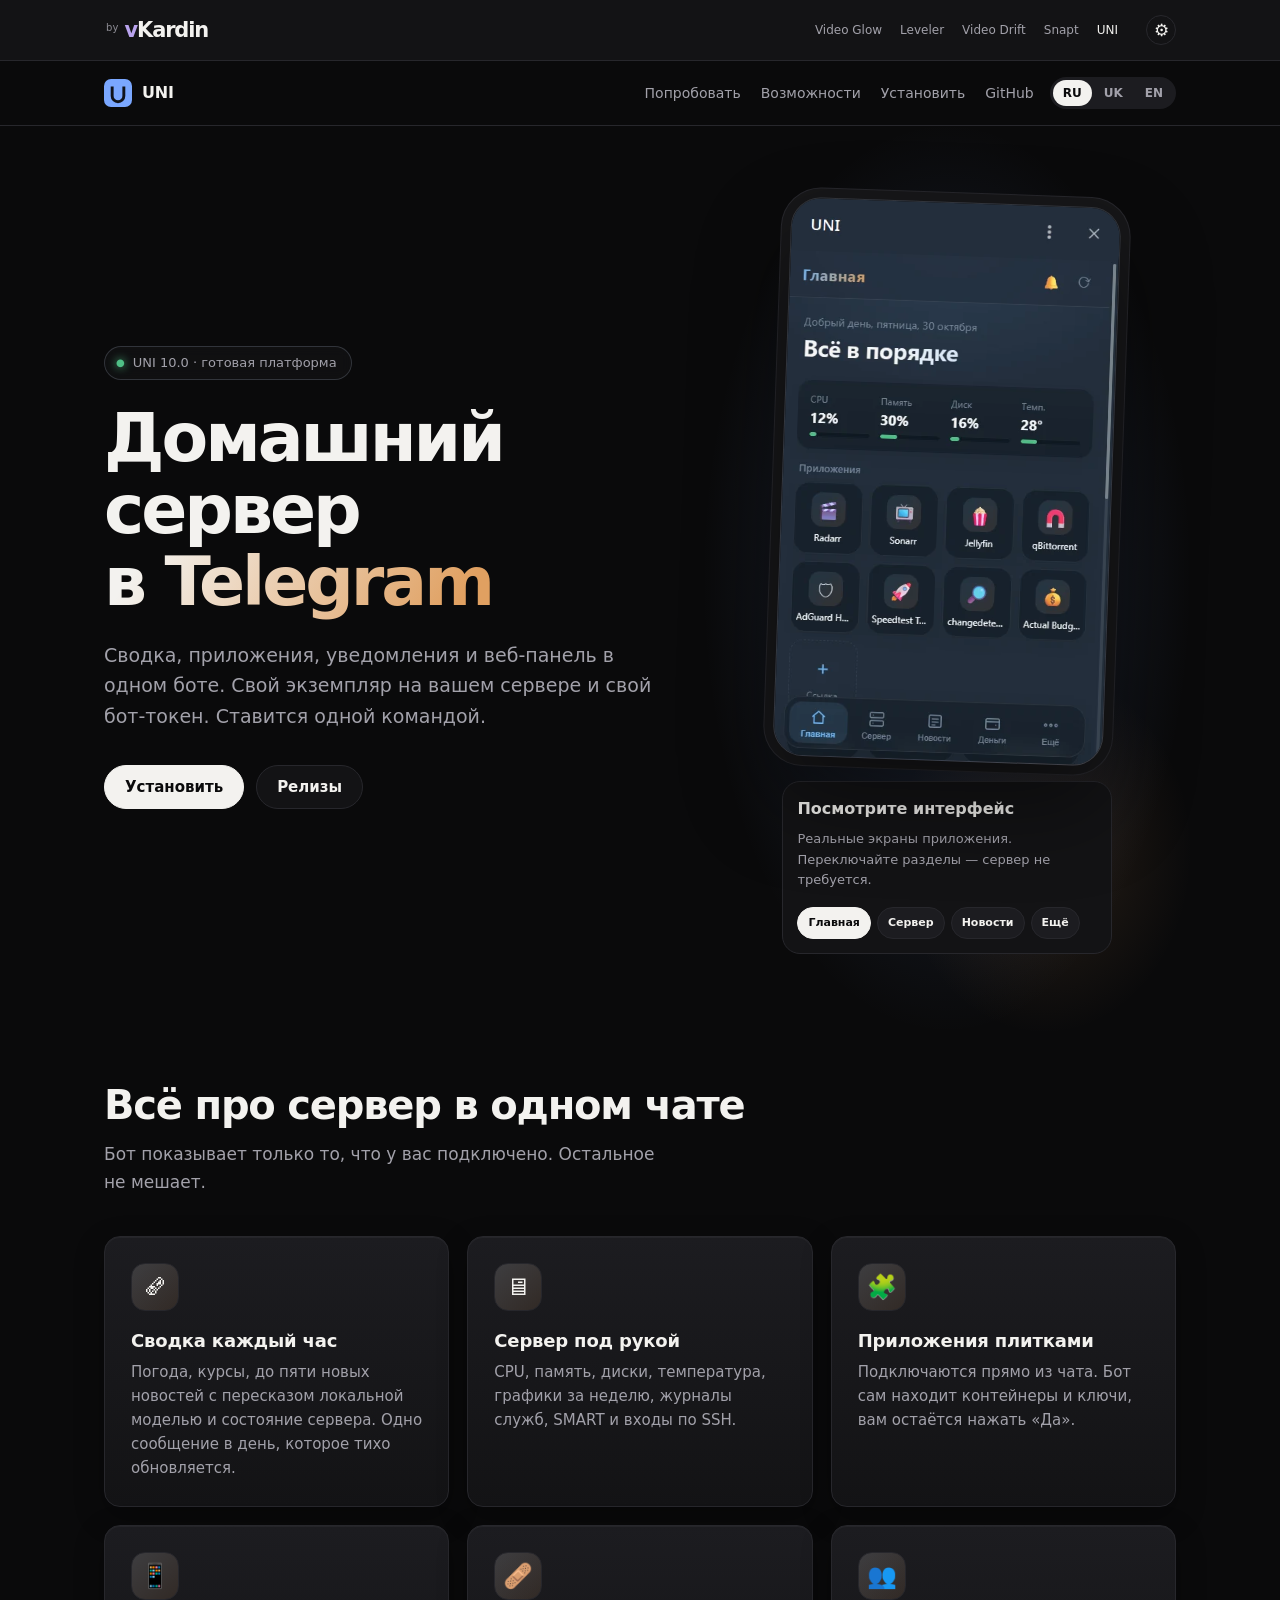
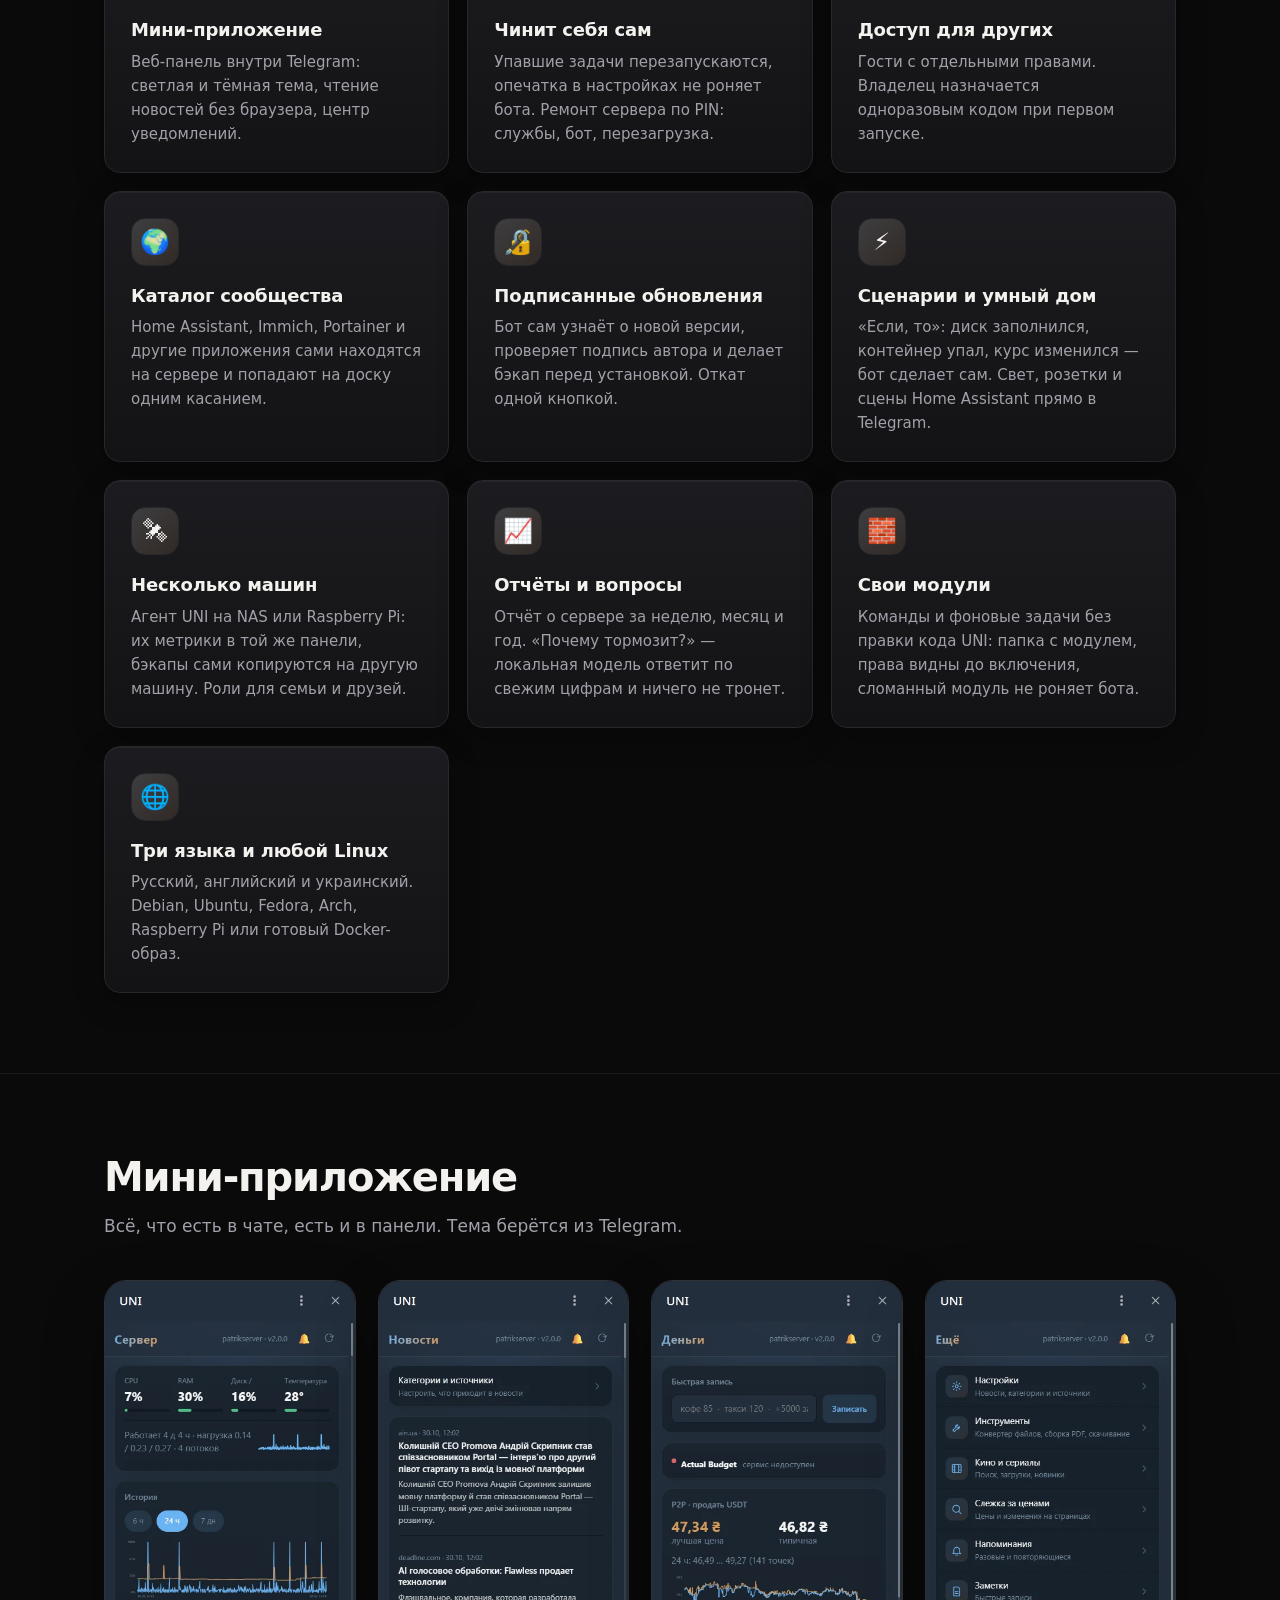
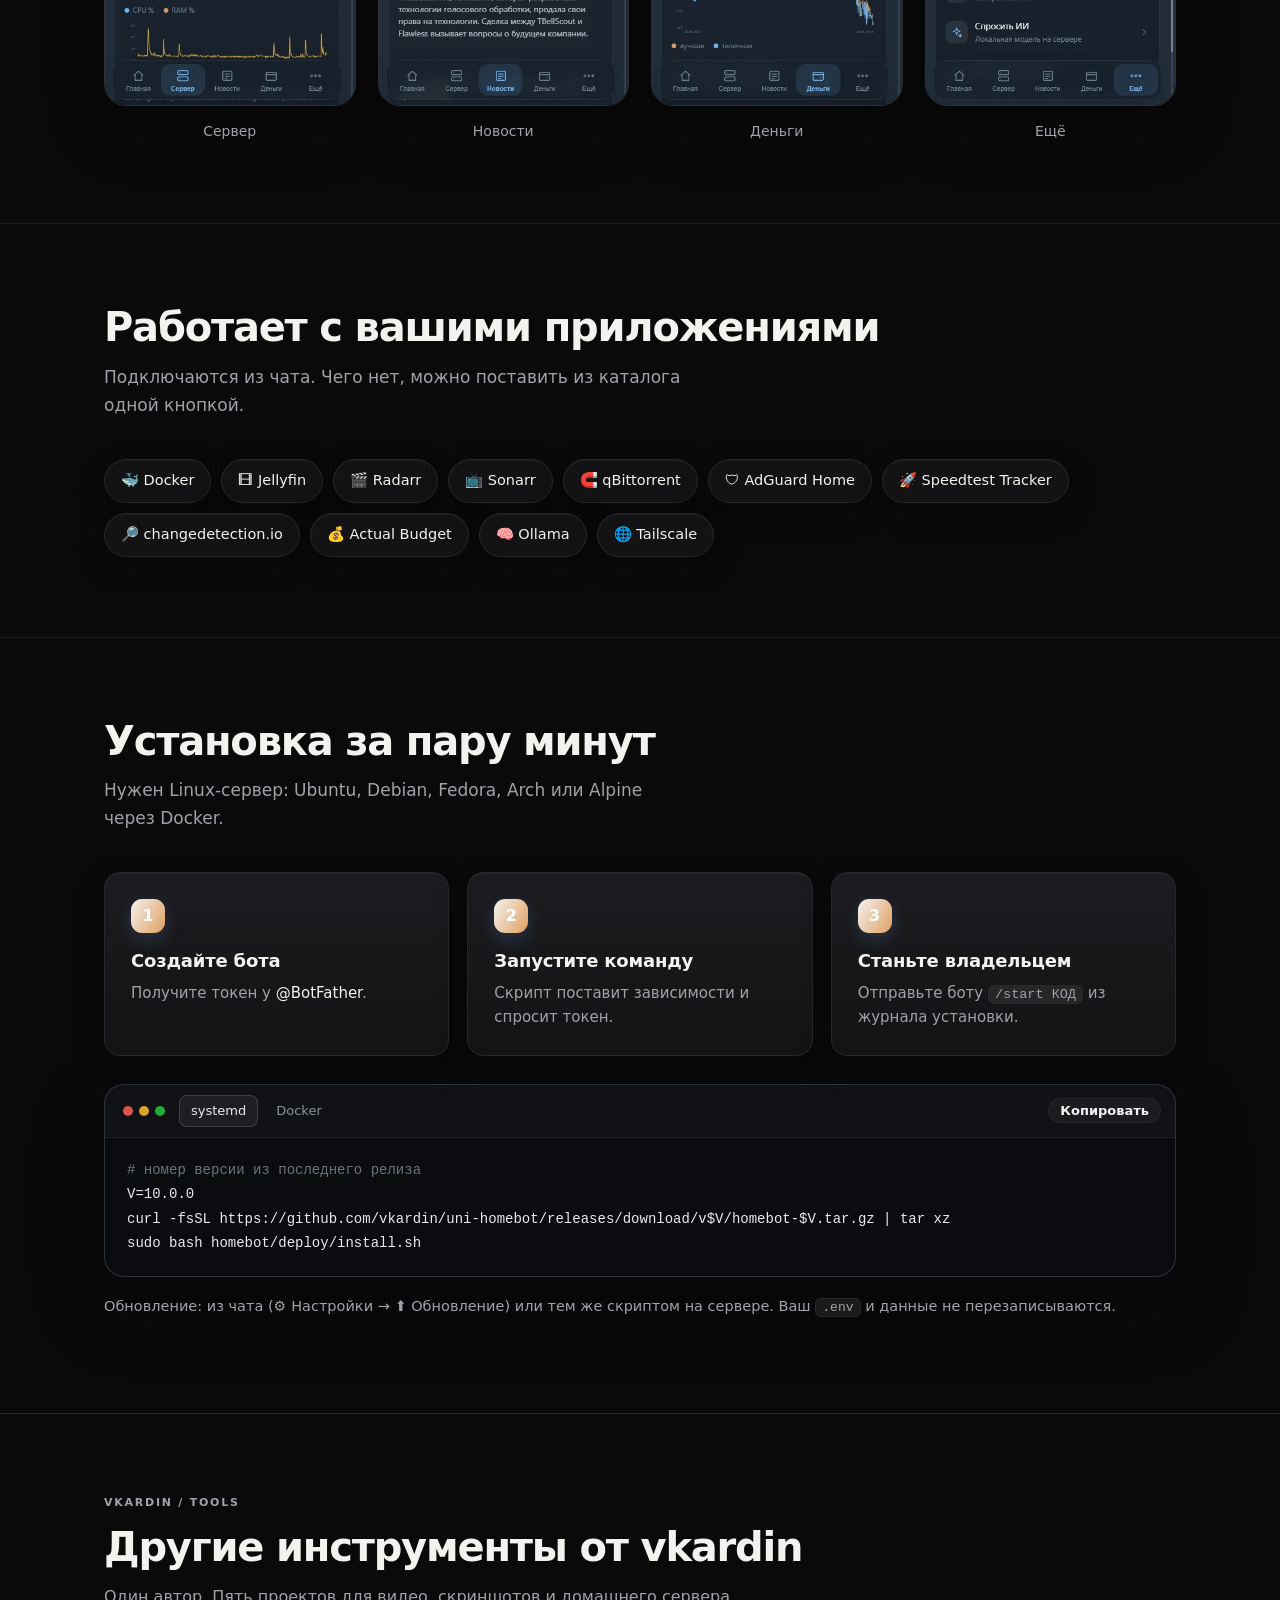
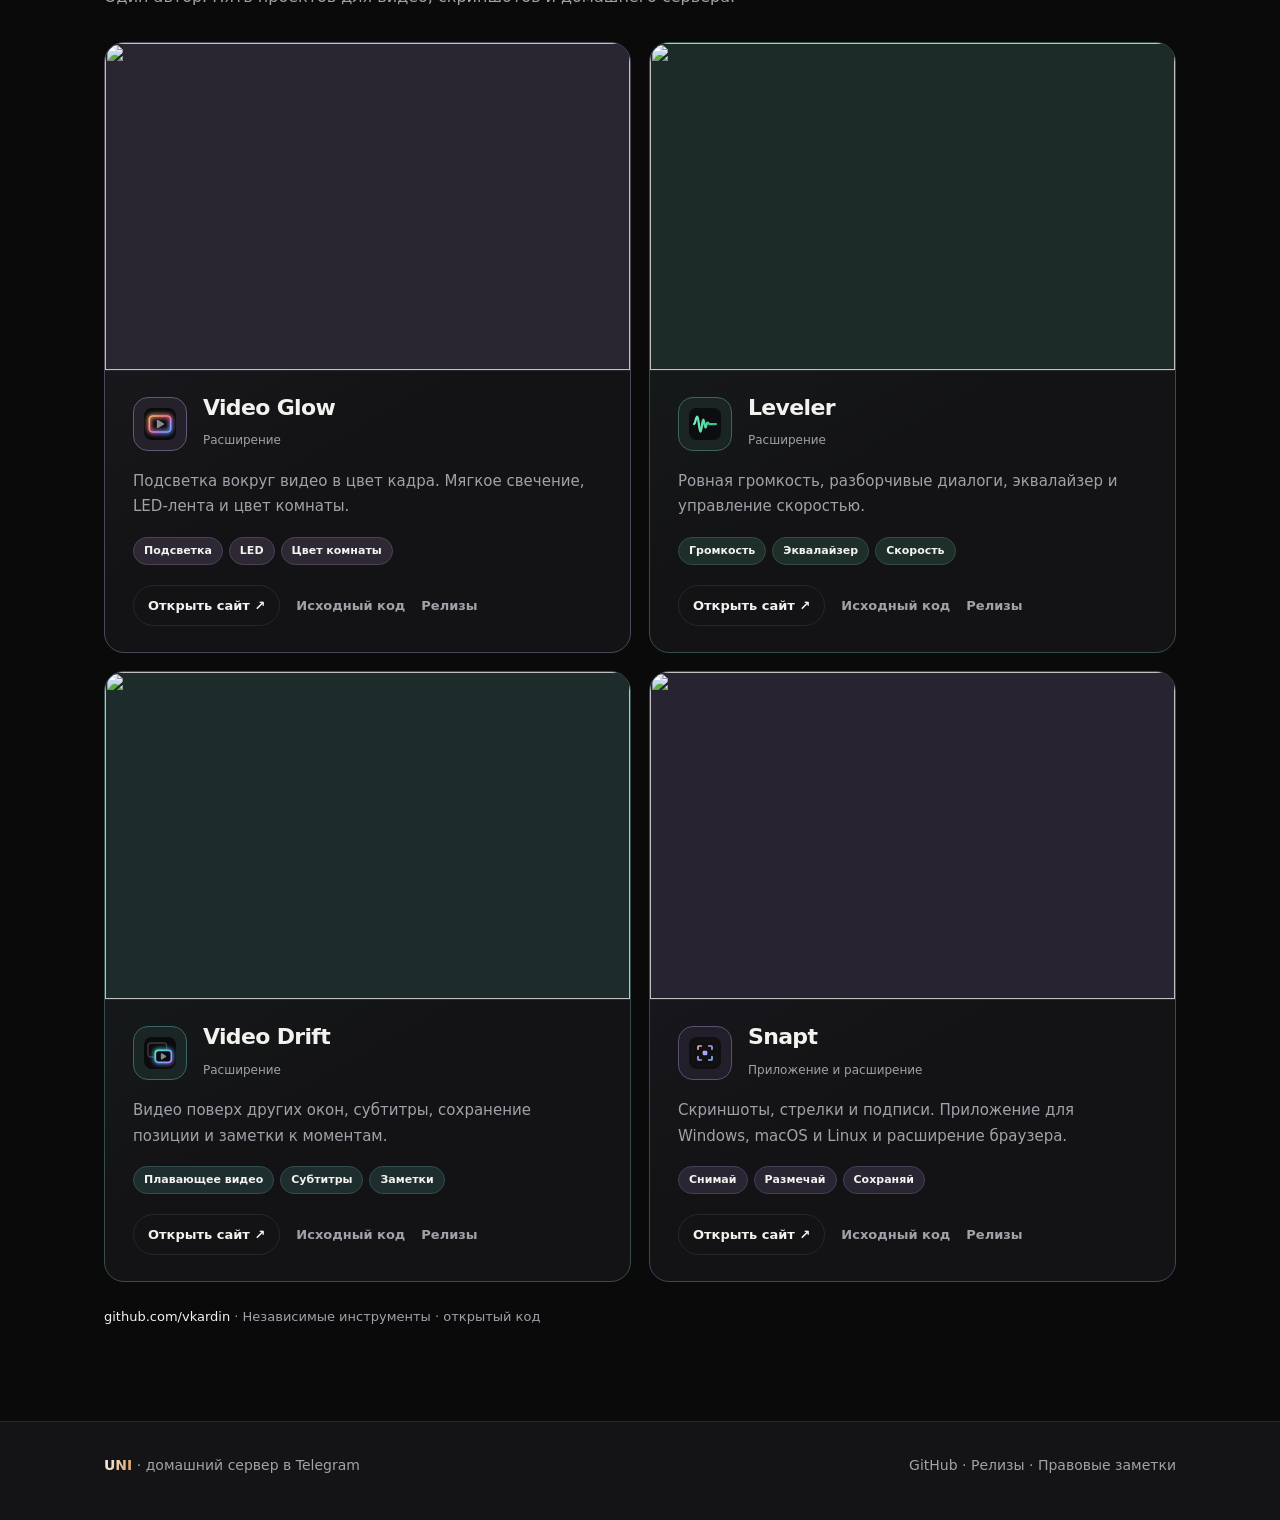
==== commit e5d578e8: "Use current localized store previews on the website" ====
--- a/docs/index.html
+++ b/docs/index.html
@@ -137,7 +137,7 @@
   *, *::before { transition: none !important; animation: none !important; }
 }
 </style>
-<script src="family-head.js?v=6"></script><link rel="stylesheet" href="family.css?v=6">
+<script src="family-head.js?v=7"></script><link rel="stylesheet" href="family.css?v=7">
 <link rel="stylesheet" href="demo-controls.css?v=1">
 </head>
 <body data-family="uni-homebot" style="--family-accent:#8fb5ff">
@@ -236,7 +236,7 @@
   </div>
 </section>
 
-<section class="family-section" id="more" aria-labelledby="family-title"><div class="family-wrap"><p class="family-kicker">VKARDIN / TOOLS</p><h2 id="family-title" data-family-word="title">Другие инструменты от vkardin</h2><p class="family-intro" data-family-word="sub">Один автор. Пять проектов для видео, скриншотов и домашнего сервера.</p><div class="family-grid"><article class="family-card" style="--project-accent:#d3b3ff"><a class="family-preview" href="https://vkardin.github.io/video-glow/" tabindex="-1" aria-hidden="true"><img src="https://vkardin.github.io/video-drift/img/apps/glow-ru.webp" alt="" width="960" height="600" loading="lazy"></a><header class="family-card-header"><span class="family-icon"><img src="family-assets/video-glow.svg" alt="" width="32" height="32" loading="lazy"></span><div><h3>Video Glow</h3><small data-family-type="video-glow">Расширение</small></div></header><p data-family-description="video-glow">Подсветка вокруг видео в цвет кадра. Мягкое свечение, LED-лента и цвет комнаты.</p><ul class="family-chips"><li data-family-chip="video-glow:0">Подсветка</li><li data-family-chip="video-glow:1">LED</li><li data-family-chip="video-glow:2">Цвет комнаты</li></ul><div class="family-actions"><a data-family-site="video-glow" href="https://vkardin.github.io/video-glow/" data-family-word="site">Открыть сайт ↗</a><a href="https://github.com/vkardin/video-glow" data-family-word="code">Исходный код</a><a href="https://github.com/vkardin/video-glow/releases" data-family-word="download">Релизы</a></div></article><article class="family-card" style="--project-accent:#63ddb0"><a class="family-preview" href="https://vkardin.github.io/leveler/" tabindex="-1" aria-hidden="true"><img src="https://vkardin.github.io/video-glow/img/apps/leveler-ru.webp" alt="" width="960" height="600" loading="lazy"></a><header class="family-card-header"><span class="family-icon"><img src="family-assets/leveler.svg" alt="" width="32" height="32" loading="lazy"></span><div><h3>Leveler</h3><small data-family-type="leveler">Расширение</small></div></header><p data-family-description="leveler">Ровная громкость, разборчивые диалоги, эквалайзер и управление скоростью.</p><ul class="family-chips"><li data-family-chip="leveler:0">Громкость</li><li data-family-chip="leveler:1">Эквалайзер</li><li data-family-chip="leveler:2">Скорость</li></ul><div class="family-actions"><a data-family-site="leveler" href="https://vkardin.github.io/leveler/" data-family-word="site">Открыть сайт ↗</a><a href="https://github.com/vkardin/leveler" data-family-word="code">Исходный код</a><a href="https://github.com/vkardin/leveler/releases" data-family-word="download">Релизы</a></div></article><article class="family-card" style="--project-accent:#63d9d0"><a class="family-preview" href="https://vkardin.github.io/video-drift/" tabindex="-1" aria-hidden="true"><img src="https://vkardin.github.io/video-glow/img/apps/floatr-ru.webp" alt="" width="960" height="600" loading="lazy"></a><header class="family-card-header"><span class="family-icon"><img src="family-assets/video-drift.svg" alt="" width="32" height="32" loading="lazy"></span><div><h3>Video Drift</h3><small data-family-type="video-drift">Расширение</small></div></header><p data-family-description="video-drift">Видео поверх других окон, субтитры, сохранение позиции и заметки к моментам.</p><ul class="family-chips"><li data-family-chip="video-drift:0">Плавающее видео</li><li data-family-chip="video-drift:1">Субтитры</li><li data-family-chip="video-drift:2">Заметки</li></ul><div class="family-actions"><a data-family-site="video-drift" href="https://vkardin.github.io/video-drift/" data-family-word="site">Открыть сайт ↗</a><a href="https://github.com/vkardin/video-drift" data-family-word="code">Исходный код</a><a href="https://github.com/vkardin/video-drift/releases" data-family-word="download">Релизы</a></div></article><article class="family-card" style="--project-accent:#b79bff"><a class="family-preview" href="https://vkardin.github.io/snapt/" tabindex="-1" aria-hidden="true"><img src="https://vkardin.github.io/video-glow/img/apps/snapt.webp" alt="" width="960" height="600" loading="lazy"></a><header class="family-card-header"><span class="family-icon"><img src="family-assets/snapt.svg" alt="" width="32" height="32" loading="lazy"></span><div><h3>Snapt</h3><small data-family-type="snapt">Приложение и расширение</small></div></header><p data-family-description="snapt">Скриншоты, стрелки и подписи. Приложение для Windows, macOS и Linux и расширение браузера.</p><ul class="family-chips"><li data-family-chip="snapt:0">Снимай</li><li data-family-chip="snapt:1">Размечай</li><li data-family-chip="snapt:2">Сохраняй</li></ul><div class="family-actions"><a data-family-site="snapt" href="https://vkardin.github.io/snapt/ru/" data-family-word="site">Открыть сайт ↗</a><a href="https://github.com/vkardin/snapt" data-family-word="code">Исходный код</a><a href="https://github.com/vkardin/snapt/releases" data-family-word="download">Релизы</a></div></article></div><p class="family-credit"><a href="https://github.com/vkardin">github.com/vkardin</a> · <span data-family-word="author">Независимые инструменты · открытый код</span></p></div></section>
+<section class="family-section" id="more" aria-labelledby="family-title"><div class="family-wrap"><p class="family-kicker">VKARDIN / TOOLS</p><h2 id="family-title" data-family-word="title">Другие инструменты от vkardin</h2><p class="family-intro" data-family-word="sub">Один автор. Пять проектов для видео, скриншотов и домашнего сервера.</p><div class="family-grid"><article class="family-card" style="--project-accent:#d3b3ff"><a class="family-preview" href="https://vkardin.github.io/video-glow/" tabindex="-1" aria-hidden="true"><img src="https://vkardin.github.io/media/video-glow-ru.webp?v=7" alt="" width="960" height="600" loading="lazy"></a><header class="family-card-header"><span class="family-icon"><img src="family-assets/video-glow.svg" alt="" width="32" height="32" loading="lazy"></span><div><h3>Video Glow</h3><small data-family-type="video-glow">Расширение</small></div></header><p data-family-description="video-glow">Подсветка вокруг видео в цвет кадра. Мягкое свечение, LED-лента и цвет комнаты.</p><ul class="family-chips"><li data-family-chip="video-glow:0">Подсветка</li><li data-family-chip="video-glow:1">LED</li><li data-family-chip="video-glow:2">Цвет комнаты</li></ul><div class="family-actions"><a data-family-site="video-glow" href="https://vkardin.github.io/video-glow/" data-family-word="site">Открыть сайт ↗</a><a href="https://github.com/vkardin/video-glow" data-family-word="code">Исходный код</a><a href="https://github.com/vkardin/video-glow/releases" data-family-word="download">Релизы</a></div></article><article class="family-card" style="--project-accent:#63ddb0"><a class="family-preview" href="https://vkardin.github.io/leveler/" tabindex="-1" aria-hidden="true"><img src="https://vkardin.github.io/media/leveler-ru.webp?v=7" alt="" width="960" height="600" loading="lazy"></a><header class="family-card-header"><span class="family-icon"><img src="family-assets/leveler.svg" alt="" width="32" height="32" loading="lazy"></span><div><h3>Leveler</h3><small data-family-type="leveler">Расширение</small></div></header><p data-family-description="leveler">Ровная громкость, разборчивые диалоги, эквалайзер и управление скоростью.</p><ul class="family-chips"><li data-family-chip="leveler:0">Громкость</li><li data-family-chip="leveler:1">Эквалайзер</li><li data-family-chip="leveler:2">Скорость</li></ul><div class="family-actions"><a data-family-site="leveler" href="https://vkardin.github.io/leveler/" data-family-word="site">Открыть сайт ↗</a><a href="https://github.com/vkardin/leveler" data-family-word="code">Исходный код</a><a href="https://github.com/vkardin/leveler/releases" data-family-word="download">Релизы</a></div></article><article class="family-card" style="--project-accent:#63d9d0"><a class="family-preview" href="https://vkardin.github.io/video-drift/" tabindex="-1" aria-hidden="true"><img src="https://vkardin.github.io/media/video-drift-ru.webp?v=7" alt="" width="960" height="600" loading="lazy"></a><header class="family-card-header"><span class="family-icon"><img src="family-assets/video-drift.svg" alt="" width="32" height="32" loading="lazy"></span><div><h3>Video Drift</h3><small data-family-type="video-drift">Расширение</small></div></header><p data-family-description="video-drift">Видео поверх других окон, субтитры, сохранение позиции и заметки к моментам.</p><ul class="family-chips"><li data-family-chip="video-drift:0">Плавающее видео</li><li data-family-chip="video-drift:1">Субтитры</li><li data-family-chip="video-drift:2">Заметки</li></ul><div class="family-actions"><a data-family-site="video-drift" href="https://vkardin.github.io/video-drift/" data-family-word="site">Открыть сайт ↗</a><a href="https://github.com/vkardin/video-drift" data-family-word="code">Исходный код</a><a href="https://github.com/vkardin/video-drift/releases" data-family-word="download">Релизы</a></div></article><article class="family-card" style="--project-accent:#b79bff"><a class="family-preview" href="https://vkardin.github.io/snapt/" tabindex="-1" aria-hidden="true"><img src="https://vkardin.github.io/media/snapt-ru.webp?v=7" alt="" width="960" height="600" loading="lazy"></a><header class="family-card-header"><span class="family-icon"><img src="family-assets/snapt.svg" alt="" width="32" height="32" loading="lazy"></span><div><h3>Snapt</h3><small data-family-type="snapt">Приложение и расширение</small></div></header><p data-family-description="snapt">Скриншоты, стрелки и подписи. Приложение для Windows, macOS и Linux и расширение браузера.</p><ul class="family-chips"><li data-family-chip="snapt:0">Снимай</li><li data-family-chip="snapt:1">Размечай</li><li data-family-chip="snapt:2">Сохраняй</li></ul><div class="family-actions"><a data-family-site="snapt" href="https://vkardin.github.io/snapt/ru/" data-family-word="site">Открыть сайт ↗</a><a href="https://github.com/vkardin/snapt" data-family-word="code">Исходный код</a><a href="https://github.com/vkardin/snapt/releases" data-family-word="download">Релизы</a></div></article></div><p class="family-credit"><a href="https://github.com/vkardin">github.com/vkardin</a> · <span data-family-word="author">Независимые инструменты · открытый код</span></p></div></section>
 <footer>
   <div class="wrap">
     <span><span class="grad" style="font-weight:800">UNI</span> · домашний сервер в Telegram</span>
@@ -264,7 +264,7 @@
 })();
 </script>
 <script src="i18n.js?v=1"></script>
-<script src="family.js?v=6"></script>
+<script src="family.js?v=7"></script>
 <script src="demo-controls.js?v=1"></script>
 </body>
 </html>
--- a/docs/family.css
+++ b/docs/family.css
@@ -119,3 +119,5 @@
 .family-brand:hover .family-brand-v{color:#d9c9ff}
 @media(prefers-reduced-motion:reduce){.family-brand::after,.family-brand-v{transition:none}}
 :root[data-motion=reduce] .family-brand::after,:root[data-motion=reduce] .family-brand-v{transition:none}
+
+.family-preview{aspect-ratio:8/5}.family-preview img{object-fit:contain;transform:none!important}.family-card-header{min-height:54px}.family-card .family-actions{align-items:center;min-height:44px}.family-card .family-chips{align-items:center;min-height:30px}
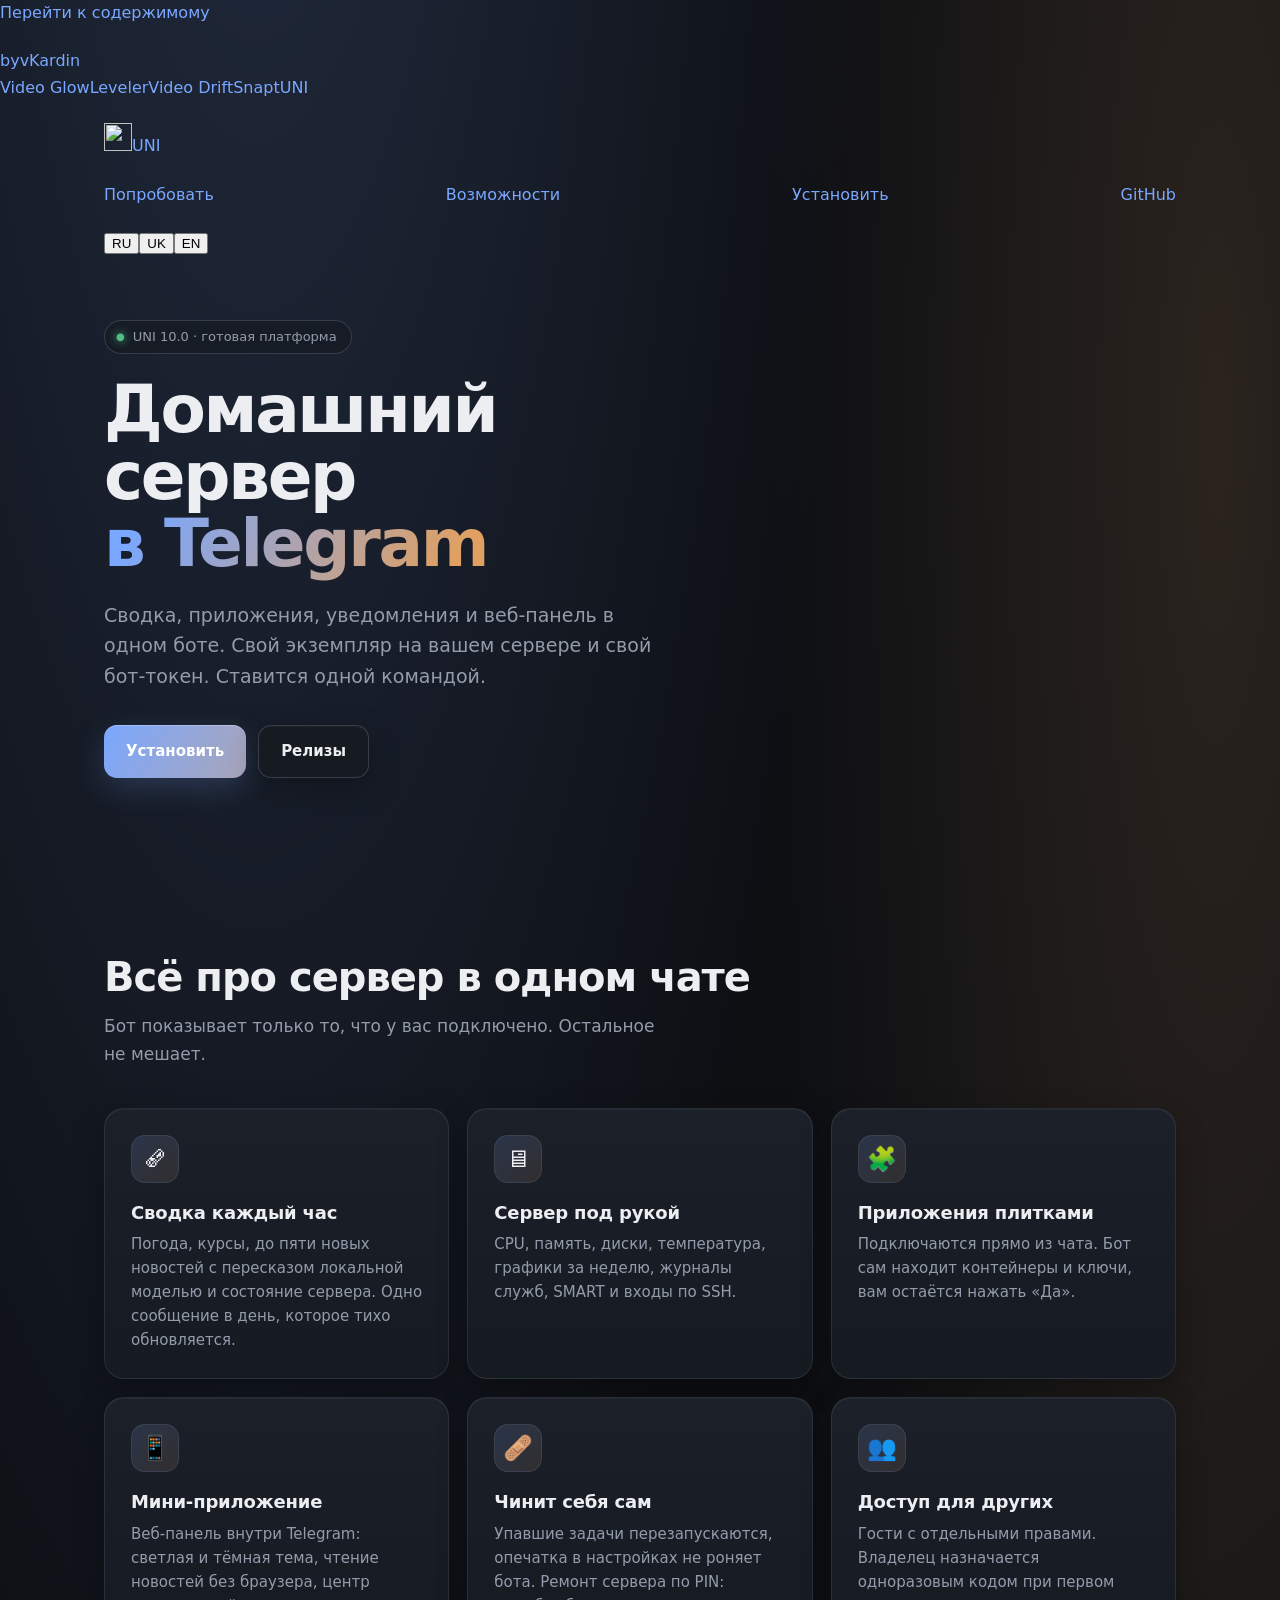
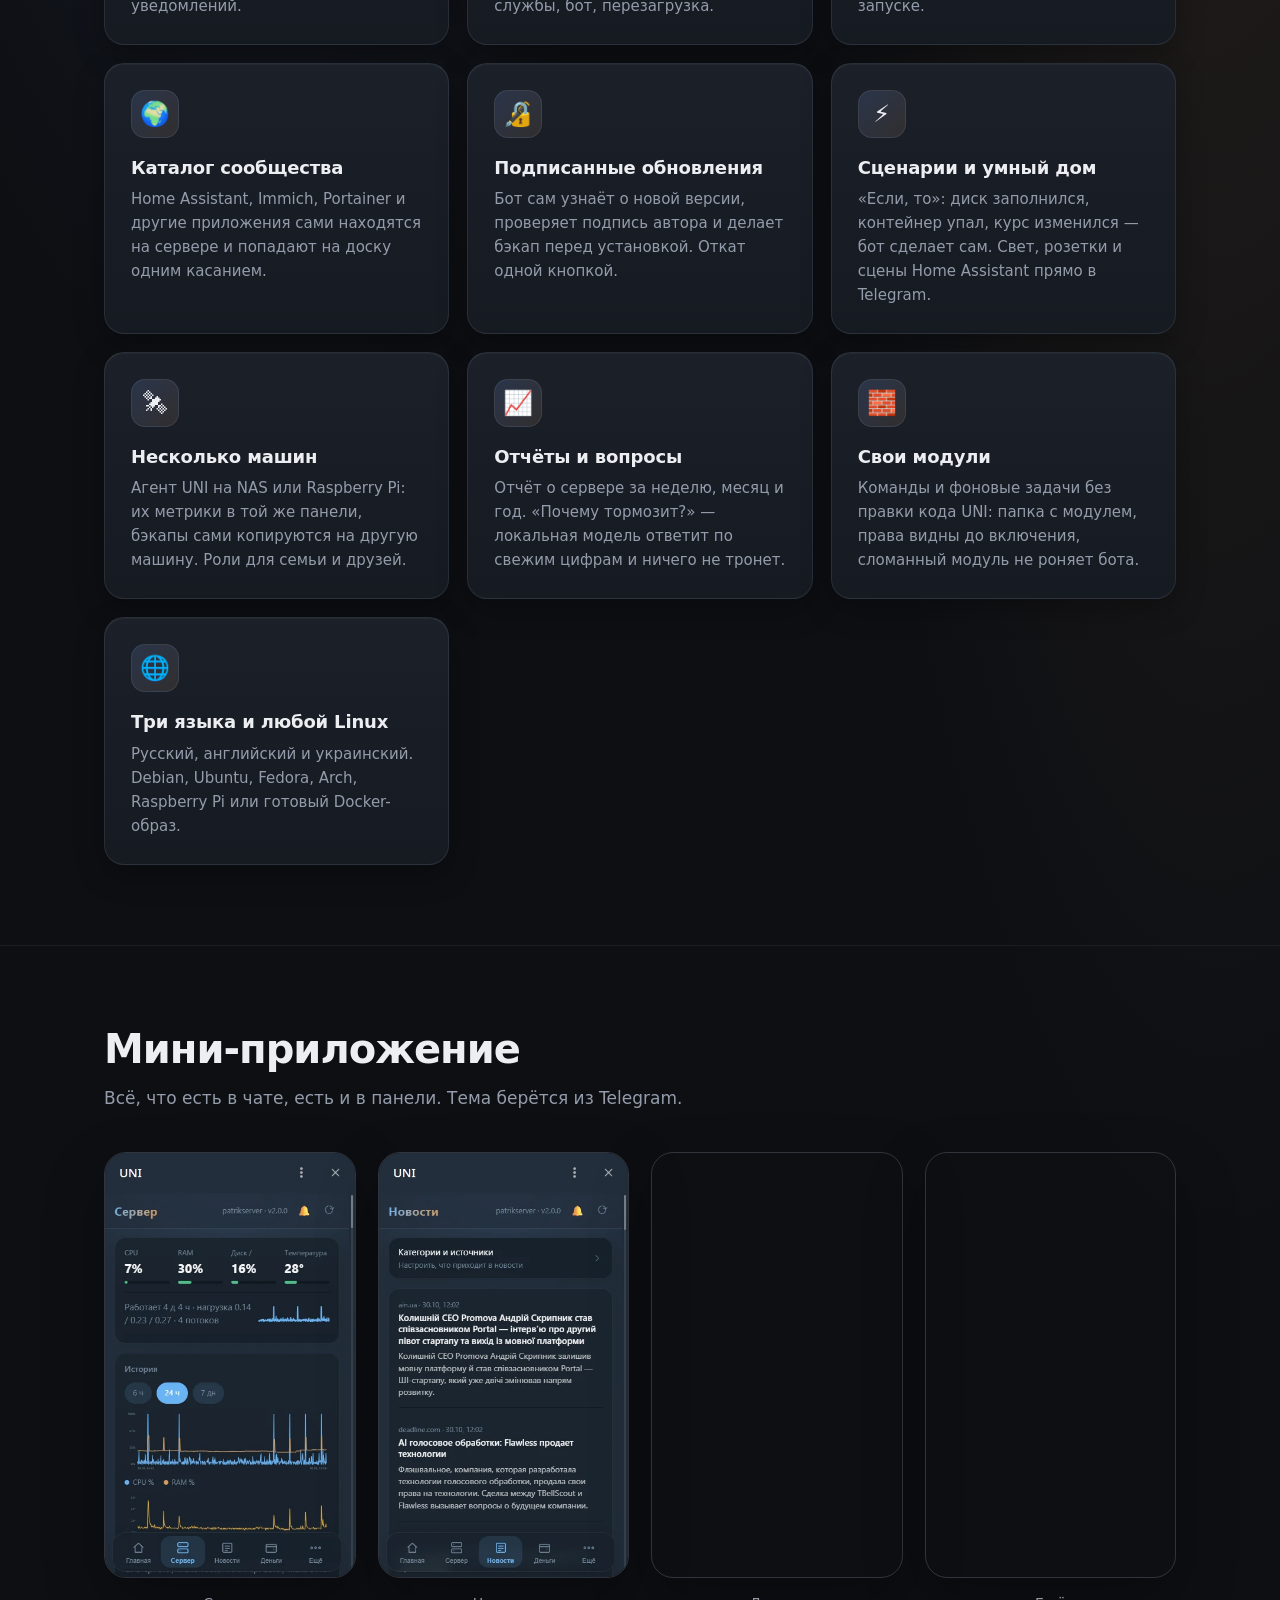
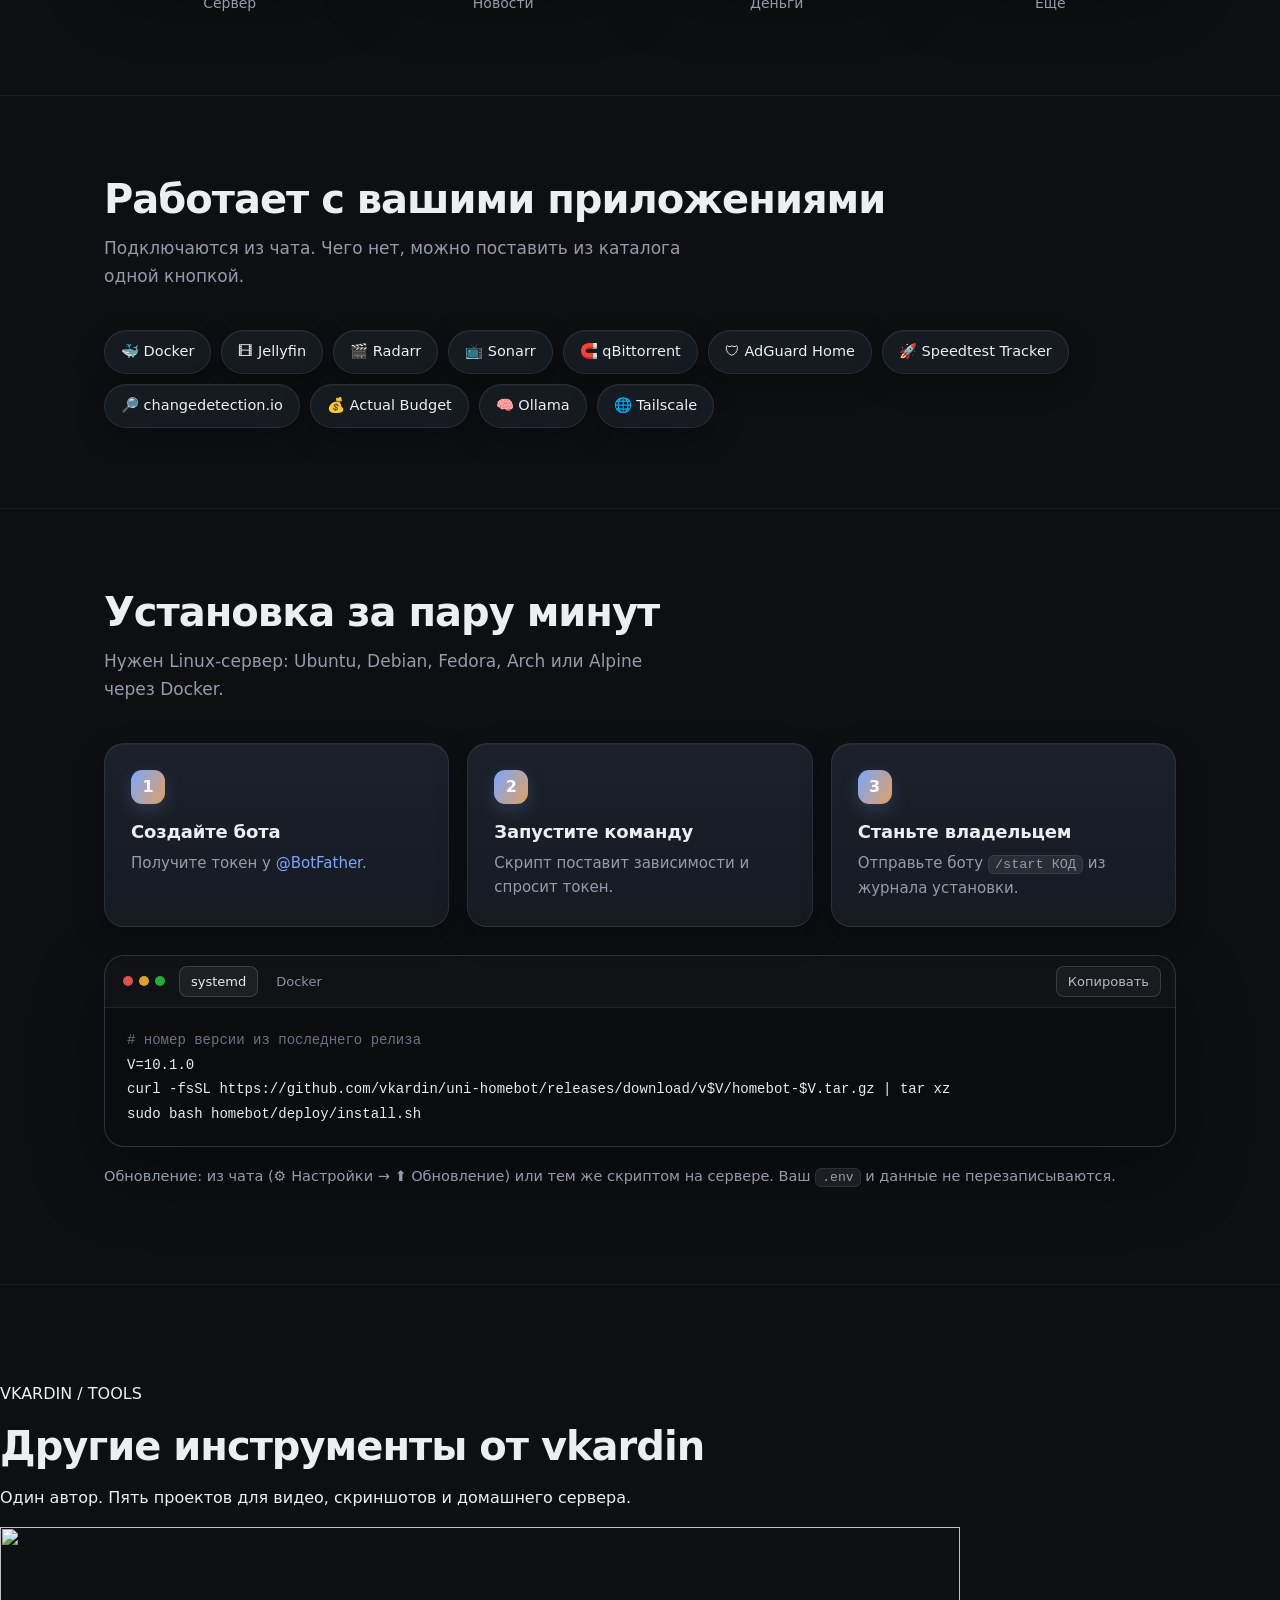
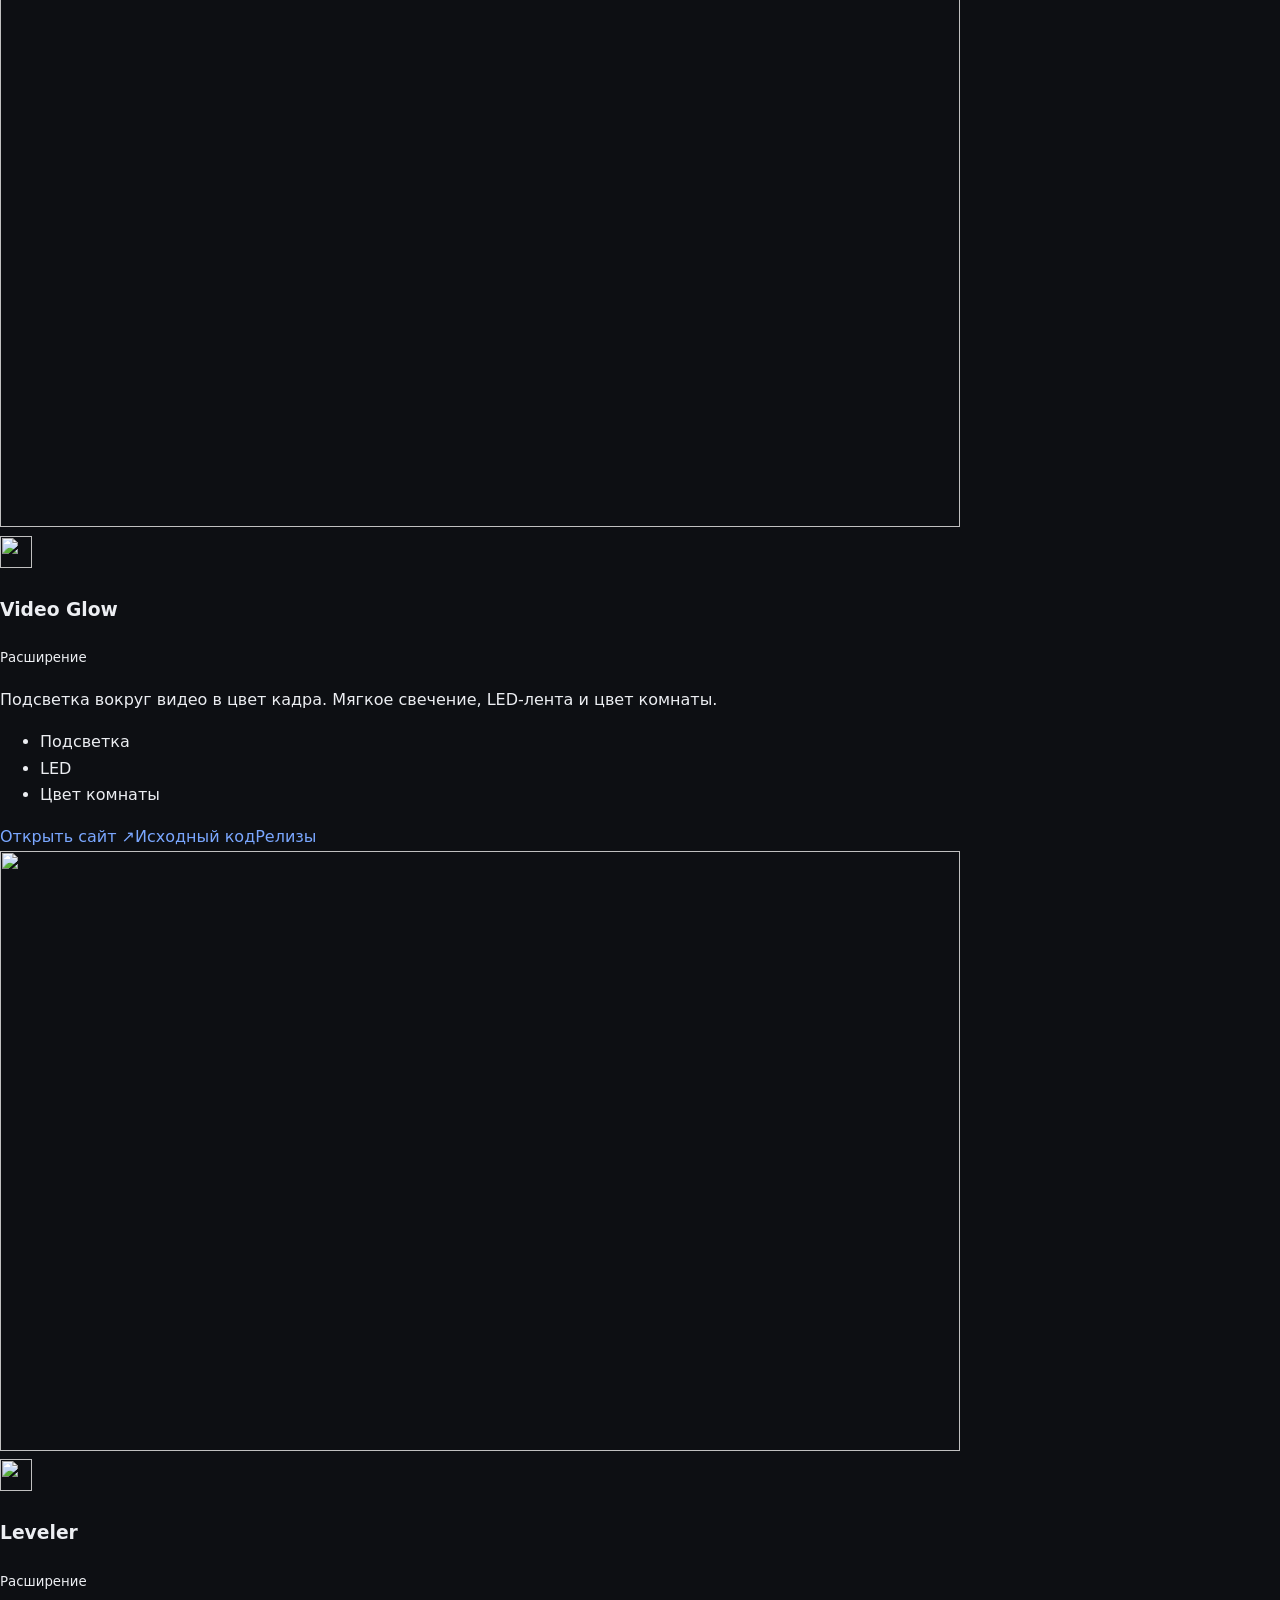
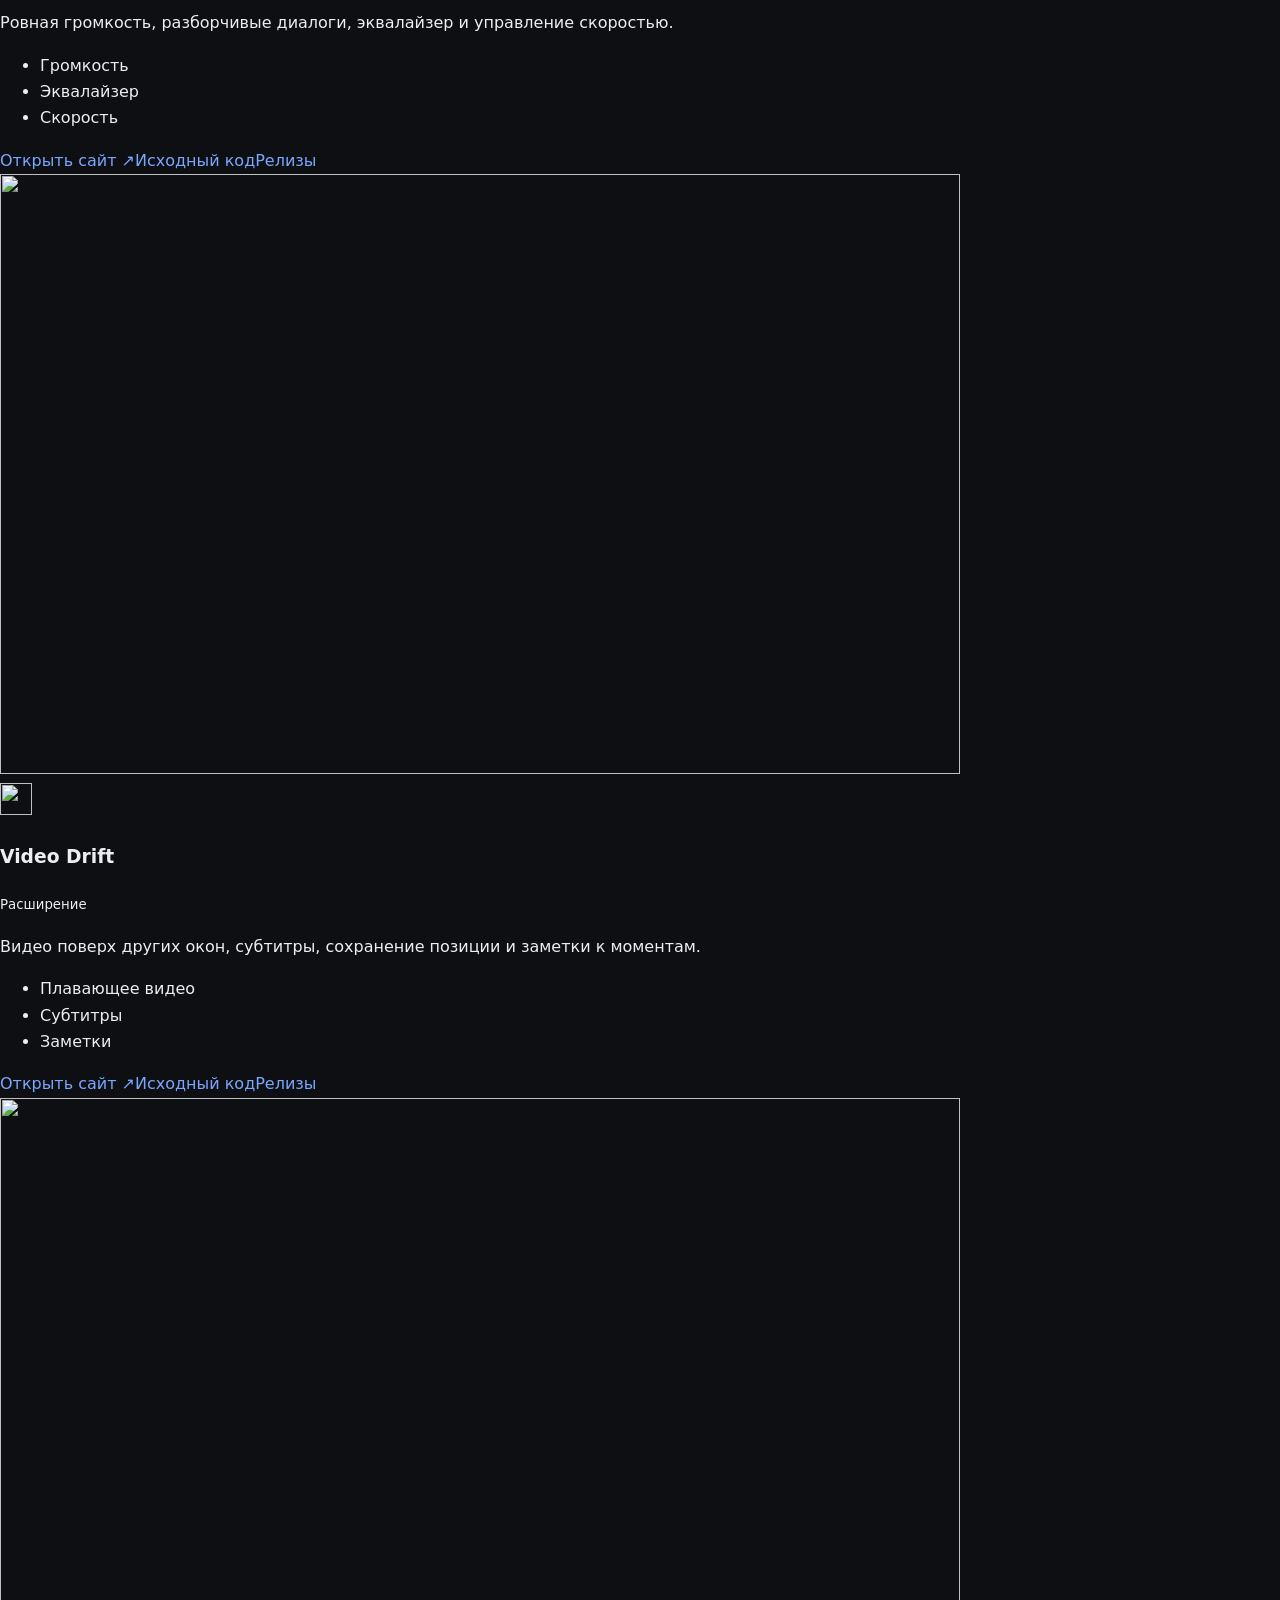
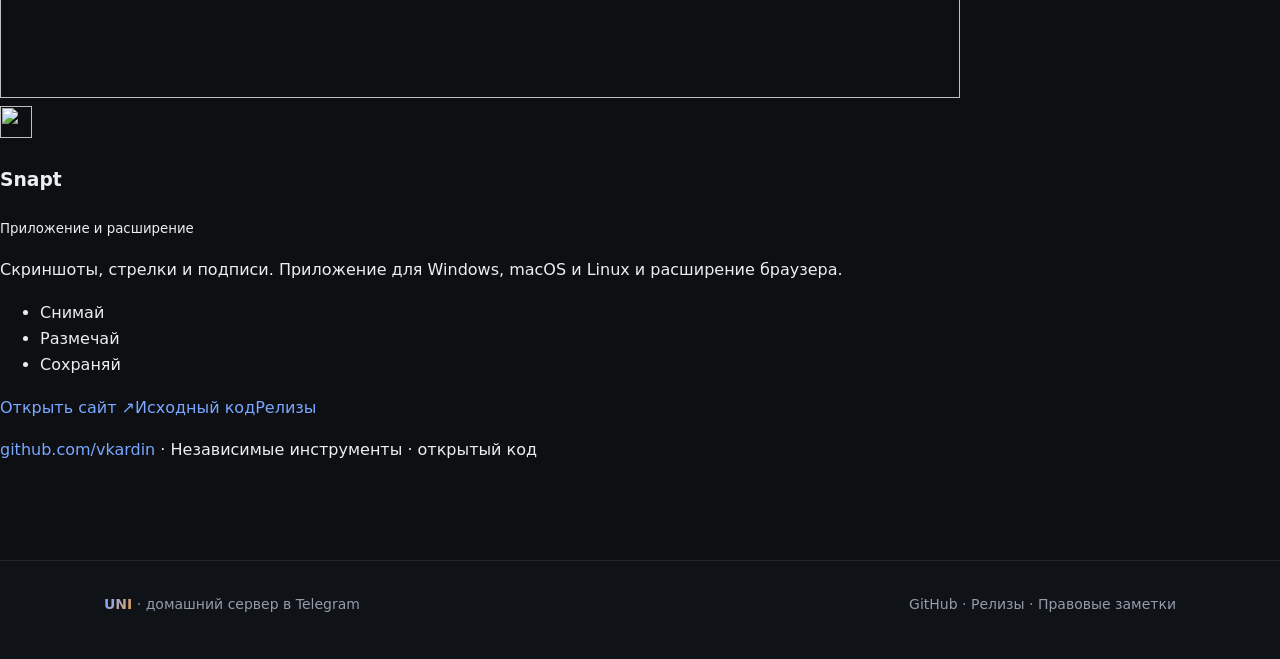
==== commit b9bb526f: "UNI 10.1.0: облачный сторож Сторож на Cloudflare Workers (extras/watchdog) пишет через своего бота, " ====
--- a/docs/index.html
+++ b/docs/index.html
@@ -224,11 +224,11 @@
         <button class="copy" type="button">Копировать</button>
       </div>
 <pre data-pane="sys"><span class="c"># номер версии из последнего релиза</span>
-V=10.0.0
+V=10.1.0
 curl -fsSL https://github.com/vkardin/uni-homebot/releases/download/v$V/homebot-$V.tar.gz | tar xz
 sudo bash homebot/deploy/install.sh</pre>
 <pre data-pane="docker" hidden><span class="c"># без systemd и без пакетов в системе</span>
-V=10.0.0
+V=10.1.0
 curl -fsSL https://github.com/vkardin/uni-homebot/releases/download/v$V/homebot-$V.tar.gz | tar xz
 cd homebot &amp;&amp; sudo bash deploy/install.sh --docker</pre>
     </div>
